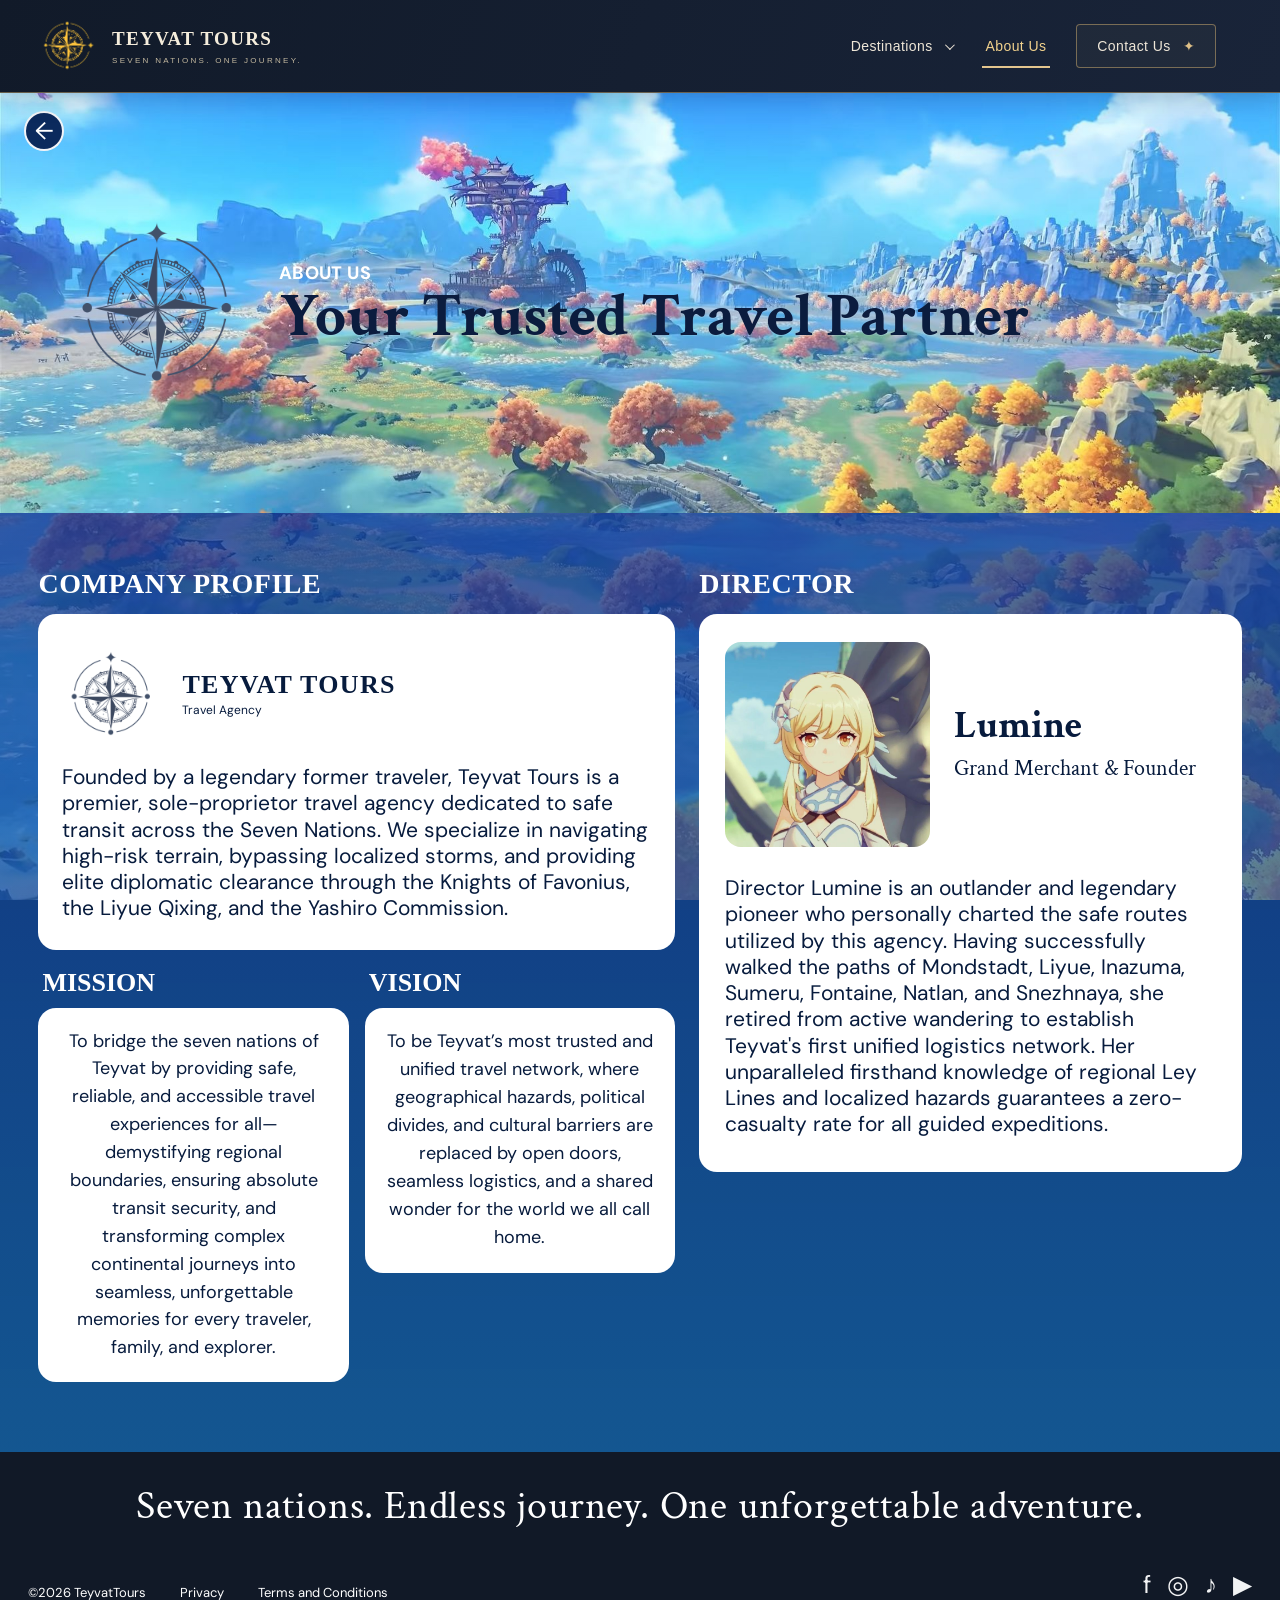
==== about.html @ 2ac1ed6d "fix teyvat logo for navbar & about us" ====
<!doctype html>
<html lang="en">
    <head>
        <meta charset="utf-8">
        <meta name="viewport" content="width=device-width,initial-scale=1">
        <title>About Us — Teyvat Tours</title>
        <link rel="stylesheet" href="css/style.css">
        <link rel="stylesheet" href="css/tour-enhancements.css">
        <link rel="stylesheet" href="css/about.css">
    </head>
    <body class="page-about about-page">
        
        <!-- NAV BAR -->
        <header class="tt-header">
            <a class="tt-brand" href="index.html" aria-label="Teyvat Tours home">
                <img class="tt-brand-mark" src="assets/images/tt-logo.png" alt="" aria-hidden="true"> <!--CHANGE-->
                <span>
                    TEYVAT TOURS
                    <small>SEVEN NATIONS. ONE JOURNEY.</small>
                </span>
            </a>
            <button class="tt-menu-toggle" id="ttMenuToggle" type="button" aria-expanded="false" aria-controls="ttNavigation" aria-label="Open navigation">
                <span aria-hidden="true">☰</span>
            </button>
            <nav class="tt-navigation" id="ttNavigation" aria-label="Main navigation">
                <div class="tt-destinations" id="ttDestinations">
                    <button class="tt-nav-link tt-destination-toggle" id="ttDestinationToggle" type="button" aria-expanded="false" aria-controls="ttDestinationPanel">
                        Destinations
                        <span class="tt-chevron" aria-hidden="true"></span>
                    </button>
                    <div class="tt-panel" id="ttDestinationPanel" hidden>
                        <div class="tt-panel-heading">
                            <span>EXPLORE TEYVAT</span>
                        </div>
                        <p class="tt-panel-intro">Seven nations. Where will you wander?</p>

                        <ul class="tt-region-list" id="destinationList">
                        </ul>

                        <template id="destinationTemplate">
                            <li>
                                <a class="tt-region">
                                    <span class="tt-emblem">
                                        <img alt="">
                                    </span>
                                    <span>
                                        <strong data-destination-name></strong>
                                        <small data-destination-description></small>
                                    </span>
                                    <span class="tt-arrow" aria-hidden="true">↗</span>
                                </a>
                            </li>
                        </template>
                        <a class="tt-all-tours" href="#packages">
                            View all tour packages
                            <span aria-hidden="true">→</span>
                        </a>
                    </div>
                </div>
                <a class="tt-nav-link" href="about.html">About Us</a>
                <a class="tt-nav-link tt-contact" href="#bookingModal" data-book="">
                    Contact Us
                    <span aria-hidden="true">✦</span>
                </a>
            </nav>
        </header>

        <!-- MAIN CONTENT: Company information and director profile -->
        <main>
            <!-- ABOUT HERO: Agency introduction and brand icon -->
            <section class="about-hero">
                <a class="back-link" href="index.html" aria-label="Back to homepage">←</a>
                <div class="about-hero-inner">
                    <div class="about-icon-wrap">
                        <img src="assets/images/tt-logo-about-us.png" alt="Teyvat Tours icon">
                    </div>
                    <div class="about-hero-copy">
                        <p class="eyebrow">ABOUT US</p>
                        <h1>Your Trusted Travel Partner</h1>
                    </div>
                </div>
            </section>
            <!-- ABOUT DETAILS: Company profile, mission, vision, and director -->
            <section class="about-content">
                <div class="about-grid">
                    <div class="about-left">
                        <h2 class="about-section-title">COMPANY PROFILE</h2>
                        <article class="profile-card">
                            <div class="company-heading">
                                <div class="company-mark">
                                    <img src="assets/images/tt-logo-about-us.png" alt="">
                                </div>
                                <div>
                                    <h2>TEYVAT TOURS</h2>
                                    <span>Travel Agency</span>
                                </div>
                            </div>
                            <p>Founded by a legendary former traveler, Teyvat Tours is a premier, sole-proprietor travel agency dedicated to safe transit across the Seven Nations. We specialize in navigating high-risk terrain, bypassing localized storms, and providing elite diplomatic clearance through the Knights of Favonius, the Liyue Qixing, and the Yashiro Commission.</p>
                        </article>
                        <div class="mission-vision">
                            <div class="mini-block">
                                <h3>MISSION</h3>
                                <article class="mini-card">
                                    <p>To bridge the seven nations of Teyvat by providing safe, reliable, and accessible travel experiences for all—demystifying regional boundaries, ensuring absolute transit security, and transforming complex continental journeys into seamless, unforgettable memories for every traveler, family, and explorer.</p>
                                </article>
                            </div>
                            <div class="mini-block">
                                <h3>VISION</h3>
                                <article class="mini-card">
                                    <p>To be Teyvat’s most trusted and unified travel network, where geographical hazards, political divides, and cultural barriers are replaced by open doors, seamless logistics, and a shared wonder for the world we all call home.</p>
                                </article>
                            </div>
                        </div>
                    </div>
                    <div class="about-right">
                        <h2 class="about-section-title">DIRECTOR</h2>
                        <article class="director-card">
                            <div class="director-intro">
                                <img class="director-photo" src="assets/images/lumine.jpg" alt="Director Lumine" >
                                <div class="director-identity">
                                    <h3>Lumine</h3>
                                    <p>Grand Merchant &amp; Founder</p>
                                </div>
                            </div>
                            <p>Director Lumine is an outlander and legendary pioneer who personally charted the safe routes utilized by this agency. Having successfully walked the paths of Mondstadt, Liyue, Inazuma, Sumeru, Fontaine, Natlan, and Snezhnaya, she retired from active wandering to establish Teyvat's first unified logistics network. Her unparalleled firsthand knowledge of regional Ley Lines and localized hazards guarantees a zero-casualty rate for all guided expeditions.</p>
                        </article>
                    </div>
                </div>
            </section>
        </main>

        <!-- SITE FOOTER: Tagline, legal links, and social media links -->
        <footer class="site-footer about-footer" id="about">
            <p class="footer-tagline">Seven nations. Endless journey. One unforgettable adventure.</p>
            <div class="footer-bottom">
                <div class="legal">
                    <span>©2026 TeyvatTours</span>
                    <a href="#">Privacy</a>
                    <a href="#">Terms and Conditions</a>
                </div>
                <div class="socials" aria-label="Social media">
                    <a href="#" aria-label="Facebook">f</a>
                    <a href="#" aria-label="Instagram">◎</a>
                    <a href="#" aria-label="TikTok">♪</a>
                    <a href="#" aria-label="YouTube">▶</a>
                </div>
            </div>
        </footer>


        <!-- SHARED JAVASCRIPT: Controls navigation and shared site interactions -->
        <div class="modal" id="bookingModal" role="dialog" aria-modal="true" aria-labelledby="bookingTitle" >
            <div class="modal-card">
                <button class="modal-close" id="modalClose" aria-label="Close inquiry form" type="button" >×</button>
                <h2 id="bookingTitle">Begin Your Journey</h2>
                <p>Send your preferred travel details. This prototype keeps the interaction front-end only.</p>
                <form id="bookingForm" class="form-grid" >
                    <input required placeholder="Full name" >
                    <input required type="email" placeholder="Email" >
                    <select id="regionSelect">
                        <option value="Mondstadt" >Mondstadt</option>
                        <option value="Liyue" >Liyue</option>
                        <option value="Inazuma" >Inazuma</option>
                        <option value="Sumeru" >Sumeru</option>
                        <option value="Fontaine" >Fontaine</option>
                        <option value="Natlan" >Natlan</option>
                        <option value="Snezhnaya" >Snezhnaya</option>
                    </select>
                    <input type="date">
                    <input type="number" min="1" value="2" placeholder="Travelers" >
                    <input placeholder="Phone number">
                    <textarea class="full" placeholder="Questions or special requests" >
                    </textarea>
                    <button class="btn btn-primary full" type="submit" >SUBMIT INQUIRY</button>
                </form>
                <div class="success-note" id="successNote" >
                </div>
            </div>
        </div>
        <script src="js/app.js">
        </script>
    </body>
</html>
---- css/style.css ----
@import url('https://fonts.googleapis.com/css2?family=Birthstone+Bounce:wght@400;500&family=Crimson+Text:wght@400;600;700&family=DM+Sans:wght@400;500;600;700&display=swap');
@font-face {
    font-family: 'DM Sans Local';
    src: url('../assets/fonts/DMSans-Regular.ttf') format('truetype');
    font-display: swap;
}

@font-face {
    font-family: 'Crimson Text Local';
    src: url('../assets/fonts/CrimsonText-Regular.ttf') format('truetype');
    font-display: swap;
}

@font-face {
    font-family: 'Birthstone Bounce Local';
    src: url('../assets/fonts/BirthstoneBounce-Regular.ttf') format('truetype');
    font-display: swap;
}

@font-face {
    font-family: 'Scintilla Local';
    src: url('../assets/fonts/Scintilla-3z7rG.otf') format('opentype');
    font-display: swap;
}

:root {
    --navy: #0f1828;
    --navy-2: #102036;
    --ink: #0c1e35;
    --gold: #e8b735;
    --cream: #f6f2e9;
    --white: #fff;
    --muted: #dce7ef;
    --shadow: 0 18px 45px rgba(0, 0, 0, .22);
    --sans: 'DM Sans Local', 'DM Sans', Arial, sans-serif;
    --serif: 'Crimson Text Local', 'Crimson Text', Georgia, serif;
    --script: 'Birthstone Bounce Local', 'Birthstone Bounce', cursive;
}

* {
    box-sizing: border-box;
}

html {
    scroll-behavior: smooth;
}

body {
    margin: 0;
    font-family: var(--sans);
    background: #5eb7df;
    color: #fff;
    overflow-x: hidden;
}

a {
    color: inherit;
    text-decoration: none;
}

button, input, select, textarea {
    font: inherit;
}

img {
    display: block;
    max-width: 100%;
}

/*  SITE HEADER - Controls the sticky top navigation, logo, and desktop links.*/
.site-header {
    height: 66px;
    background: var(--navy);
    display: flex;
    align-items: center;
    justify-content: space-between;
    padding: 0 28px;
    position: sticky;
    top: 0;
    z-index: 50;
    border-bottom: 1px solid rgba(255, 255, 255, .04);
}

.brand {
    display: flex;
    align-items: center;
    gap: 10px;
    font-family: var(--serif);
    font-weight: 700;
    letter-spacing: .03em;
    font-size: 18px;
}

.brand-mark {
    width: 22px;
    height: 22px;
    border: 3px solid var(--gold);
    border-radius: 50%;
    display: inline-grid;
    place-items: center;
    color: var(--gold);
    font-size: 10px;
    transform: rotate(-16deg);
}

.desktop-nav {
    display: flex;
    align-items: center;
    gap: 26px;
    font-size: 12px;
    color: #e8edf4;
}

.desktop-nav a {
    padding: 24px 0 17px;
    position: relative;
    opacity: .88;
}

.desktop-nav a:hover, .desktop-nav a.active {
    opacity: 1;
}

.desktop-nav a.active:after {
    content: '';
    position: absolute;
    height: 3px;
    background: var(--gold);
    left: 0;
    right: 0;
    bottom: 11px;
    border-radius: 3px;
}

.menu-btn {
    display: none;
    width: 38px;
    height: 38px;
    border: 0;
    background: transparent;
    padding: 6px;
    cursor: pointer;
}

.menu-btn span {
    display: block;
    height: 2px;
    background: white;
    margin: 6px 0;
    border-radius: 4px;
}

/* MOBILE DRAWER NAVIGATION: Styles the slide-out menu and its dark page backdrop. */
.drawer-backdrop {
    position: fixed;
    inset: 0;
    background: rgba(0, 0, 0, .48);
    z-index: 79;
    opacity: 0;
    pointer-events: none;
    transition: .25s;
}

.drawer {
    position: fixed;
    z-index: 80;
    inset: 0 auto 0 0;
    width: min(315px, 87vw);
    background: var(--navy);
    padding: 36px 20px 26px;
    transform: translateX(-105%);
    transition: .28s ease;
    display: flex;
    flex-direction: column;
}

.drawer.open {
    transform: none;
}

.drawer-backdrop.open {
    opacity: 1;
    pointer-events: auto;
}

.drawer-close {
    position: absolute;
    right: 16px;
    top: 12px;
    background: transparent;
    border: 0;
    color: white;
    font-size: 30px;
    cursor: pointer;
}

.drawer nav {
    display: flex;
    flex-direction: column;
    gap: 24px;
    margin-top: 52px;
}

.drawer .big-link {
    font-family: var(--serif);
    font-weight: 700;
    font-size: 30px;
    line-height: 1;
    color: #fff;
}

.drawer .nation-list {
    margin-top: -12px;
    margin-left: 18px;
    display: grid;
    gap: 12px;
}

.drawer .nation-list a {
    display: flex;
    align-items: center;
    gap: 13px;
    font-family: var(--serif);
    font-size: 24px;
    font-weight: 700;
    text-transform: uppercase;
}

.drawer .nation-list img {
    width: 38px;
    height: 38px;
    object-fit: contain;
}

.drawer-settings {
    margin-top: auto;
    display: flex;
    align-items: center;
    gap: 12px;
    font-family: var(--serif);
    font-weight: 700;
    font-size: 18px;
}

.drawer-settings img {
    width: 30px;
    height: 30px;
    border-radius: 50%;
}

/* SHARED BUTTONS:  Reusable primary, outline, and gold button styles. */
.btn {
    border: 0;
    display: inline-flex;
    align-items: center;
    justify-content: center;
    gap: 10px;
    min-height: 42px;
    padding: 0 22px;
    font-size: 20px;
    font-weight: 600;
    letter-spacing: .02em;
    cursor: pointer;
    transition: .18s ease;
    border-radius: 15px;
}

.btn:hover {
    transform: translateY(-2px);
    filter: brightness(1.04);
}

.btn-primary {
    background: #062a57;
    color: #ffffff;
}

.btn-outline {
    background: transparent;
    color: #fff;
    border: 3px solid #1f5ca6;
}

.btn-gold {
    background: #ffcf34;
    color: #111;
    border: 1px solid #a57800;
    box-shadow: 0 3px 0 rgba(70, 50, 0, .3);
}

/* HOMEPAGE HERO :  Main landing banner, title, CTA buttons, and search. */
.home {
    background: #5eb7df;
    color: #fff;
}

.home-hero {
    min-height: 510px;
    position: relative;
    background: url('../assets/images/mainpage.jpg') center / cover no-repeat;
    display: flex;
    align-items: center;
    padding: 76px 7vw 55px;
    overflow: hidden;
}

.home-hero:before {
    content: '';
    position: absolute;
    inset: 0;
    background: linear-gradient( 90deg, rgba(6, 43, 94, .58) 0%, rgba(20, 72, 142, .25) 42%, rgba(12, 32, 75, .08) 100% );
}

.home-hero-inner {
    position: relative;
    z-index: 2;
    width: 100%;
    display: grid;
    grid-template-columns: minmax(0, 1fr) minmax(300px, 520px);
    align-items: center;
    gap: 40px;
}

.hero-kicker {
    font-size: 14px;
    font-weight: 600;
    letter-spacing: .16em;
    margin-bottom: 4px;
}

.home-title {
    font-family: var(--serif);
    font-size: 46px;
    line-height: .9;
    margin: 0;
    text-transform: uppercase;
    max-width: 600px;
    text-shadow: 0 2px 18px rgba(0, 0, 0, .28);
}

.home-title .script {
    display: block;
    font-family: var(--script);
    font-weight: 400;
    text-transform: none;
    font-size: 72px;
    line-height: .8;
    margin-top: 3px;
    color: #081934;
    transform: rotate(-3deg);
    text-shadow: none;
}

.home-hero-inner {
    position: relative;
    z-index: 2;
    width: 100%;
    display: grid;
    grid-template-columns: 1fr auto;
    align-items: center;
    gap: 80px;
}

.hero-actions {
    display: flex;
    gap: 14px;
    margin-top: 0;
    margin-left: auto;
    justify-content: flex-end;
    align-items: center;
    padding-right: 160px;
}

/* HOMEPAGE TOUR PACKAGES :  Layout and styling for the seven regional package cards. */
.packages {
    padding: 34px 3.4vw 24px;
    max-width: 1200px;
    margin: 0 auto;
}

.section-label {
    font-size: 24px;
    font-weight: 700;
    text-transform: uppercase;
    margin: 0 0 16px;
}

.package-stack {
    display: grid;
    gap: 18px;
}

.package-card {
    position: relative;
    min-height: 320px;
    border-radius: 8px;
    overflow: hidden;
    background-position: center;
    background-size: cover;
    box-shadow: 0 8px 18px rgba(0, 0, 0, .15);
    isolation: isolate;
}

.package-card:before {
    content: '';
    position: absolute;
    inset: 0;
    background: linear-gradient( 90deg, var(--overlay, rgba(17, 87, 110, .8)) 0%, var(--overlay-mid, rgba(17, 87, 110, .52)) 52%, rgba(0, 0, 0, .10) 100% );
    z-index: -1;
}

.package-info {
    padding: 28px 26px;
    max-width: 48%;
}

.package-info h2 {
    font-family: var(--serif);
    font-size: 48px;
    line-height: .9;
    margin: 0;
    color: var(--title, #0d213d);
}

.package-info h3 {
    font-size: 15px;
    text-transform: uppercase;
    margin: 9px 0 20px;
    max-width: 330px;
}

.package-info p {
    font-family: var(--serif);
    font-size: 16px;
    line-height: 1.15;
    max-width: 360px;
    margin: 0 0 24px;
}

.price-chip {
    display: inline-block;
    background: var(--chip, #14a6d6);
    padding: 10px 18px;
    border-radius: 2px;
    font-size: 12px;
    font-weight: 700;
    text-align: center;
    min-width: 190px;
}

.package-card .view-btn {
    position: absolute;
    right: 16px;
    bottom: 15px;
    z-index: 3;
}

/* =========================================================
   PACKAGE FEATURED-STOP CIRCLES: Positions the circular attraction previews on package cards.
   ========================================================= */
.package-circles {
    position: absolute;
    right: 17%;
    top: 25px;
    width: 38%;
    height: 240px;
}

.circle-stop {
    position: absolute;
    border-radius: 50%;
    overflow: hidden;
    border: 4px solid rgba(255, 255, 255, .22);
    box-shadow: 0 8px 20px rgba(0, 0, 0, .28);
    background: #ddd;
}

.circle-stop img {
    width: 100%;
    height: 100%;
    object-fit: cover;
}

/*featured stos circle #1*/
.circle-stop:nth-child(1) {
    width: 120px;
    height: 120px;
    left: 0;
    top: 75px;
}

/*featured stos circle #3*/
.circle-stop:nth-child(2) {
    width: 120px;
    height: 120px;
    right: 0;
    top: 75px;
}

/*featured stos circle #2*/
.circle-stop:nth-child(3) {
    width: 140px;
    height: 140px;
    left: 32%;
    bottom: -20;
}

/*featured stop text label*/
.circle-stop span {
    position: absolute;
    left: 50%;
    bottom: 8px;
    transform: translateX(-50%);
    font-family: var(--serif);
    font-size: 10px;
    text-transform: uppercase;
    text-shadow: 0 1px 5px #000;
    text-align: center;
    width: 90%;
}

/*ribbon in right side*/
.nation-ribbon {
    position: absolute;
    right: 20px;
    top: 0;
    width: 75px;
    height: 230px;
    background: var(--ribbon, #13788e);
    clip-path: polygon( 0 0, 100% 0, 100% 78%, 50% 100%, 0 78% );
    display: flex;
    align-items: center;
    justify-content: center;
}

.nation-ribbon img {
    width: 55px;
    height: 55px;
    object-fit: contain;
    filter: drop-shadow(0 2px 4px rgba(0, 0, 0, .15));
}

/* =========================================================
   HOMEPAGE QUICK LINKS: Explore, travel services, and company links above the footer.
   ========================================================= */
.home-footer-top {
    max-width: 1200px;
    margin: 8px auto 0;
    padding: 18px 3.4vw 30px;
    border-top: 3px solid rgba(255, 255, 255, .86);
}

.social-mini {
    display: flex;
    gap: 14px;
    margin-bottom: 16px;
    font-weight: 700;
}

.footer-columns {
    display: grid;
    grid-template-columns: 1fr 1fr 1fr;
    gap: 28px;
}

.footer-columns h4 {
    font-family: var(--serif);
    font-size: 20px;
    margin: 0 0 8px;
    color: #102036;
}

.footer-columns a {
    display: block;
    font-family: var(--serif);
    font-size: 14px;
    margin: 4px 0;
    color: white;
}

/* =========================================================
   GLOBAL FOOTER:  Shared tagline, legal links, and social media shortcuts.
   ========================================================= */
.site-footer {
    background: var(--navy);
    color: white;
    padding: 26px 28px 22px;
}

.footer-tagline {
    text-align: center;
    font-family: var(--serif);
    font-size: 40px;
    font-weight: 400;
    line-height: 1.4;
    letter-spacing: .02em;
    margin: 0 0 34px;
}

.footer-bottom {
    display: flex;
    justify-content: space-between;
    align-items: flex-end;
    gap: 24px;
}

.legal {
    display: flex;
    gap: 34px;
    align-items: center;
    font-size: 13px;
}

.socials {
    display: flex;
    gap: 16px;
    font-size: 25px;
    align-items: center;
}

.socials a {
    opacity: .95;
}

/* =========================================================
   REGION PAGES: Shared layout for all seven destination pages.
   ========================================================= */
.region-page {
    background: var(--region-bg, #63c3dd);
    color: #fff;
}

/* REGION HERO: Displays the region title, trip details, CTA, background, and main image. */
.region-hero {
    position: relative;
    width: 100%;
    min-height: 465px;
    display: grid;
    grid-template-columns: minmax(0, 43fr) minmax(0, 57fr);
    align-items: center;
    gap: 18px;
    padding: 26px 38px 34px;
    overflow: hidden;
    isolation: isolate;
    background: var(--region-bg, #63c3dd);
    box-sizing: border-box;
}

/* REGION HERO BACKGROUND: Reuses the region image as a 50%-opacity full-section background. */
.region-hero::before {
    content: "";
    position: absolute;
    inset: 0;
    width: 100%;
    height: 100%;
    background-image: var(--hero-bg);
    background-size: var(--hero-bg-size, cover);
    background-position: var(--hero-bg-position, center center);
    background-repeat: no-repeat;
    opacity: 0.50;
    z-index: 0;
    pointer-events: none;
}

.region-hero::after {
    content: none;
}

/* REGION HERO TEXT: Controls the catalog label, region title, subtitle, price, and duration. */
.region-copy {
    position: relative;
    z-index: 2;
    width: 100%;
    max-width: 500px;
    padding: 34px 0 0 6px;
}

.signature-label {
    margin: 0;
    color: #fff;
    font-size: 5px;
    font-weight: 700;
    letter-spacing: .22em;
    text-transform: uppercase;
}

.region-name {
    margin: 6px 0 0;
    color: var(--name-color, #071d3b);
    font-family: var(--serif);
    font-size: clamp(58px, 4.8vw, 78px);
    font-weight: 700;
    line-height: .88;
}

.region-subtitle {
    max-width: 470px;
    margin: 5px 0 0;
    color: #fff;
    font-family: var(--serif);
    font-size: clamp(30px, 2.35vw, 42px);
    font-weight: 600;
    line-height: .96;
}

/* BACK BUTTON: Circular arrow that returns the visitor to the homepage. */
.back-link {
    position: absolute;
    top: 18px;
    left: 24px;
    width: 40px;
    height: 40px;
    display: grid;
    place-items: center;
    border: 2px solid rgba(255, 255, 255, .95);
    border-radius: 50%;
    color: #fff;
    font-size: 24px;
    line-height: 1;
    z-index: 3;
}

/* PRICE AND DURATION: Groups the starting price and trip length shown in the hero. */
.hero-meta {
    display: flex;
    gap: 55px;
    margin: 42px 0 0;
    color: #fff;
}

.meta-label {
    margin-bottom: 3px;
    font-size: 10px;
    font-weight: 700;
    letter-spacing: .08em;
}

.meta-value {
    font-family: var(--serif);
    font-size: 25px;
    font-weight: 700;
    line-height: 1;
}

.meta-note {
    margin-top: 4px;
    font-size: 11px;
}

/* HERO CTA BUTTON: Sends the visitor toward the Featured Stops section. */
.region-copy .btn-primary {
    width: 78%;
    min-height: 44px;
    margin-top: 24px;
    border: 0;
    border-radius: 2px;
    background: #082d61;
    color: #fff;
    font-weight: 700;
}

/* HERO FOREGROUND IMAGE: Sharp destination image displayed above the faded background. */
.region-hero-image {
    position: relative;
    z-index: 2;
    width: 100%;
    height: 355px;
    overflow: hidden;
    border: 4px solid rgba(255, 255, 255, .95);
    border-radius: 0 48px 0 0;
}

/* HERO IMAGE CROPPING: Keeps different source images inside a consistent frame. */
.region-hero-image img {
    display: block;
    width: 100%;
    height: 100%;
    object-fit: cover;
    object-position: var(--hero-image-position, center center);
    border-radius: inherit;
    box-shadow: 0 14px 30px rgba(0, 0, 0, .16);
}

/* SIGNATURE PACKAGE: Main itinerary image, description, duration, and price panel. */
.signature {
    position: relative;
    width: 100%;
    padding: 48px 44px 52px;
    overflow: hidden;
    isolation: isolate;
    background: var(--region-bg, #63c3dd);
    box-sizing: border-box;
}

/* SIGNATURE BACKGROUND: Reuses the signature image as a 50%-opacity section background. */
.signature-label {
    margin: 0;
    color: #f6f6f6;
    font-size: 18px;
    font-weight: 700;
    opacity: 100%;
    letter-spacing: .22em;
    text-transform: uppercase;
}

.signature::before {
    content: "";
    position: absolute;
    inset: 0;
    width: 100%;
    height: 100%;
    background-image: var(--signature-bg);
    background-size: var(--signature-bg-size, cover);
    background-position: var(--signature-bg-position, center center);
    background-repeat: no-repeat;
    opacity: 0.50;
    z-index: 0;
    pointer-events: none;
}

.signature::after {
    content: none;
}

.signature > .catalog-label, .signature-lead, .signature-card {
    position: relative;
    z-index: 2;
    width: 100%;
    max-width: 1180px;
    margin-left: auto;
    margin-right: auto;
}

.signature-lead {
    max-width: 1120px;
    margin-top: 24px;
    margin-left: 21px;
    margin-bottom: 16px;
    color: #fff;
    opacity: 100%;
    font-size: px;
    line-height: 1.3;
}

/* SIGNATURE FOREGROUND IMAGE: Sharp signature-package image shown over the faded background. */
.signature-card {
    height: 360px;
    overflow: hidden;
    border-radius: 0 24px 24px 24px;
    border: 4px solid rgba(255, 255, 255, .95);
    box-shadow: var(--shadow);
}

.signature-card > img {
    display: block;
    width: 100%;
    height: 100%;
    object-fit: cover;
    object-position: var(--signature-image-position, center center);
}

/* SIGNATURE PRICE PANEL: Duration and starting-price badge attached to the signature image. */
.signature-price {
    position: absolute;
    right: 0;
    bottom: 0;
    width: 166px;
    min-height: 122px;
    display: flex;
    flex-direction: column;
    justify-content: center;
    padding: 16px;
    background: var(--price-color, #143c95);
    color: #fff;
}

.signature-price small {
    margin-bottom: 8px;
    font-size: 8px;
    font-weight: 700;
}

.signature-price strong {
    display: block;
    font-family: var(--serif);
    font-size: 25px;
    line-height: 1;
}

.signature-price span {
    margin-top: 8px;
    font-size: 9px;
}

/* FEATURED STOPS: Three attraction cards included in the selected region tour. */
.featured {
    padding: 48px 12px 62px;
    background: var(--featured-bg, #1ca8d0);
    color: var(--featured-text, #fff);
}

.featured-head {
    text-align: center;
}

.featured-head .catalog-label {
    margin: 0;
}

.featured-head h2 {
    margin: 8px 0 42px;
    font-family: var(--serif);
    font-size: 52px;
    font-weight: 400;
}

.stop-grid {
    display: grid;
    grid-template-columns: repeat(3, 1fr);
    gap: 24px;
    max-width: 1080px;
    margin: 0 auto;
}

.stop-card {
    min-height: 290px;
    padding: 10px 10px 20px;
    overflow: hidden;
    background: #f7f4ec;
    color: #202836;
    border-radius: 14px;
}

.stop-card img {
    width: 100%;
    height: 190px;
    object-fit: cover;
    border-radius: 11px;
}

.stop-card h3 {
    display: inline-block;
    margin: 12px 3px 0;
    padding-bottom: 7px;
    border-bottom: 2px solid var(--underline, #0da0c8);
    font-family: var(--serif);
    font-size: 30px;
    font-weight: 400;
    line-height: .95;
}

/* REGION ACTION BUTTONS: Booking CTA and link back to the full package list. */
.region-actions {
    display: flex;
    justify-content: center;
    gap: 18px;
    margin-top: 64px;
}

.region-actions .btn {
    min-height: 60px;
    padding: 0 28px;
    border-radius: 7px;
    font-family: var(--serif);
    font-size: 19px;
}

.region-actions .btn-outline {
    border-color: #062a57;
    background: #f7f4ec;
    color: #062a57;
}

.region-actions .btn-outline:hover, .region-actions .btn-outline:focus-visible {
    background: #062a57;
    color: #fff;
}

/* BOOKING / INQUIRY MODAL- Popup form used to collect traveler and trip information. */
.modal {
    position: fixed;
    inset: 0;
    background: rgba(4, 12, 23, .72);
    display: none;
    align-items: center;
    justify-content: center;
    z-index: 120;
    padding: 20px;
}

.modal.open {
    display: flex;
}

.modal-card {
    width: min(520px, 100%);
    /* Keep the inquiry form reachable on short screens and at higher zoom. */
    max-height: calc(100vh - 40px);
    max-height: calc(100dvh - 40px);
    overflow-y: auto;
    background: #fff;
    color: #132138;
    border-radius: 16px;
    padding: 28px;
    box-shadow: 0 30px 70px rgba(0, 0, 0, .4);
    position: relative;
}

.modal-close {
    position: absolute;
    right: 16px;
    top: 10px;
    border: 0;
    background: transparent;
    font-size: 28px;
    cursor: pointer;
}

.modal-card h2 {
    font-family: var(--serif);
    font-size: 36px;
    margin: 0 0 6px;
}

.modal-card p {
    margin: 0 0 18px;
    color: #536072;
}

.form-grid {
    display: grid;
    grid-template-columns: 1fr 1fr;
    gap: 12px;
}

.form-grid .full {
    grid-column: 1 / -1;
}

.form-grid input, .form-grid select, .form-grid textarea {
    width: 100%;
    border: 1px solid #ccd3dd;
    border-radius: 8px;
    padding: 12px;
    background: white;
    color: #19283d;
}

.form-grid textarea {
    min-height: 90px;
    resize: vertical;
}

.success-note {
    display: none;
    margin-top: 14px;
    padding: 12px;
    border-radius: 8px;
    background: #e8f8ef;
    color: #1d7040;
    font-weight: 600;
}

/* =========================================================
   TABLET RESPONSIVE RULES: Layout adjustments for screens 900px wide and below.
   ========================================================= */
@media (max-width: 900px) {
    .desktop-nav {
        display: none;
    }

    .menu-btn {
        display: block;
    }

    .site-header {
        height: 58px;
        padding: 0 16px;
    }

    .brand {
        font-size: 16px;
    }

    /* HOME */
    .home-hero {
        min-height: 480px;
        padding: 58px 22px 36px;
    }

    .home-hero-inner {
        grid-template-columns: 1fr;
        gap: 28px;
    }

    .home-title {
        font-size: 39px;
    }

    .home-title .script {
        font-size: 58px;
    }

    /* HOME PACKAGE CARDS */
    .package-card {
        min-height: 410px;
    }

    .package-info {
        max-width: 62%;
    }

    .package-circles {
        right: 12%;
        top: 115px;
        width: 48%;
    }

    .nation-ribbon {
        width: 60px;
        height: 210px;
    }

    .package-info h2 {
        font-size: 43px;
    }

    /* REGION PAGE */
    .region-hero {
        min-height: auto;
        grid-template-columns: 1fr;
        gap: 26px;
        padding: 72px 24px 34px;
    }

    .region-copy {
        max-width: 620px;
        padding: 0;
    }

    .region-name {
        font-size: 62px;
    }

    .region-subtitle {
        max-width: 580px;
        font-size: 35px;
    }

    .hero-meta {
        margin-top: 30px;
    }

    .region-copy .btn-primary {
        width: min(100%, 520px);
    }

    .region-hero-image {
        width: 100%;
    }

    .region-hero-image {
        height: 330px;
        border-radius: 0 38px 0 0;
    }

    .signature {
        padding: 36px 24px 46px;
    }

    .signature-card {
        height: 330px;
    }

    .stop-grid {
        gap: 14px;
    }

    .stop-card img {
        height: 150px;
    }

    .stop-card h3 {
        font-size: 25px;
    }

}

/* MOBILE RESPONSIVE RULES-Compact layout adjustments for screens 620px wide and below. */
@media (max-width: 620px) {
    /* HOME */
    .home-hero {
        min-height: 430px;
        background-position: center;
    }

    .home-title {
        max-width: 340px;
        font-size: 31px;
    }

    .home-title .script {
        font-size: 52px;
    }

    .hero-actions {
        flex-wrap: wrap;
        margin-top: 24px;
    }

    /* HOME PACKAGE CARDS */
    .packages {
        padding: 28px 13px;
    }

    .section-label {
        font-size: 20px;
    }

    .package-card {
        min-height: 455px;
    }

    .package-info {
        max-width: 76%;
        padding: 22px 18px;
    }

    .package-info h2 {
        font-size: 36px;
    }

    .package-info h3 {
        font-size: 12px;
    }

    .package-info p {
        font-size: 14px;
    }

    .price-chip {
        min-width: 160px;
        font-size: 11px;
    }

    .package-circles {
        right: 9%;
        top: 185px;
        width: 56%;
        height: 190px;
    }

    .circle-stop:nth-child(1) {
        width: 92px;
        height: 92px;
    }

    .circle-stop:nth-child(2) {
        width: 85px;
        height: 85px;
    }

    .circle-stop:nth-child(3) {
        width: 82px;
        height: 82px;
    }

    .nation-ribbon {
        width: 52px;
        height: 190px;
    }

    .nation-ribbon img {
        width: 42px;
        height: 42px;
    }

    .package-card .view-btn {
        right: 9px;
        bottom: 10px;
        min-height: 38px;
        padding: 0 14px;
    }

    /* FOOTER */
    .footer-columns {
        grid-template-columns: 1fr 1fr;
        gap: 22px;
    }

    .footer-columns > div:last-child {
        grid-column: 1 / -1;
    }

    .footer-tagline {
        font-size: 25px;
    }

    .footer-bottom {
        flex-direction: column;
        align-items: flex-start;
    }

    .legal {
        gap: 18px;
        flex-wrap: wrap;
    }

    .socials {
        align-self: flex-end;
    }

    /* REGION PAGE */
    .region-hero {
        min-height: auto;
        grid-template-columns: 1fr;
        gap: 22px;
        padding: 64px 18px 28px;
    }

    .back-link {
        top: 14px;
        left: 16px;
        width: 38px;
        height: 38px;
        font-size: 22px;
    }

    .region-copy {
        max-width: 100%;
        padding: 0;
    }

    .catalog-label {
        font-size: 8px;
        letter-spacing: .18em;
    }

    .region-name {
        font-size: 50px;
        line-height: .92;
    }

    .region-subtitle {
        max-width: 100%;
        font-size: 29px;
        line-height: 1;
    }

    .hero-meta {
        gap: 28px;
        margin-top: 28px;
    }

    .meta-value {
        font-size: 21px;
    }

    .region-copy .btn-primary {
        width: 100%;
        min-height: 44px;
        margin-top: 22px;
    }

    .region-hero-image {
        height: 270px;
        border-radius: 0 30px 0 0;
    }

    .signature {
        padding: 32px 18px 38px;
    }

    .signature-lead {
        margin-top: 14px;
        font-size: 16px;
    }

    .signature-card {
        height: 275px;
        border-radius: 0 18px 18px 18px;
    }

    .signature-price {
        width: 136px;
        min-height: 105px;
        padding: 12px;
    }

    .signature-price strong {
        font-size: 21px;
    }

    .featured {
        padding: 40px 10px 48px;
    }

    .featured-head h2 {
        margin-bottom: 28px;
        font-size: 44px;
    }

    .stop-grid {
        grid-template-columns: 1fr;
    }

    .stop-card {
        min-height: 0;
    }

    .stop-card img {
        height: 210px;
    }

    .region-actions {
        margin-top: 40px;
        flex-direction: column;
        align-items: stretch;
        padding: 0 18px;
    }

    .region-actions .btn {
        width: 100%;
    }

    /* FORM */
    .form-grid {
        grid-template-columns: 1fr;
    }

    .form-grid .full {
        grid-column: auto;
    }

}

/* ZOOM AND NARROW-SCREEN SUPPORT: Allow content to wrap without clipping. */
.region-copy, .region-hero-image, .stop-card {
    min-width: 0;
}

.region-name, .package-info h2 {
    overflow-wrap: anywhere;
}

.hero-meta, .hero-actions, .region-actions {
    flex-wrap: wrap;
}

/* Keep package previews below their descriptions when the layout narrows.
   Normal flow lets each card grow with its text instead of overlapping it. */
@media (max-width: 900px) {
    .package-card {
        min-height: 0;
        padding-bottom: 18px;
    }

    .package-info {
        max-width: calc(100% - 64px);
    }

    .package-circles {
        position: relative;
        top: auto;
        right: auto;
        width: auto;
        height: auto;
        display: flex;
        flex-wrap: wrap;
        align-items: center;
        gap: 12px;
        margin: 0 20px 20px;
    }

    .package-circles .circle-stop {
        position: relative;
        top: auto;
        right: auto;
        bottom: auto;
        left: auto;
        flex: 0 0 auto;
    }

    .package-card .view-btn {
        position: relative;
        right: auto;
        bottom: auto;
        margin: 0 20px;
        max-width: calc(100% - 40px);
    }

    .price-chip {
        min-width: 0;
        max-width: 100%;
        overflow-wrap: anywhere;
    }

}

/* UPGRADED NAVBAR — shared desktop and mobile navigation. */
.tt-header, .tt-header * {
    box-sizing: border-box;
}

.tt-header {
    position:sticky;
    top:0;
    z-index:50;
    width:100%;
    min-height:84px;
    display:flex;
    align-items:center;
    justify-content:space-between;
    gap:24px;
    padding:16px clamp(20px,5vw,80px);
    background:linear-gradient(110deg,#111a29,#192439);
    border-bottom:1px solid #bfa16a80;
    box-shadow:0 5px 24px #06102133;
    color:#f5eddc;
    font-family:Arial,sans-serif;
}

.tt-header a {
    text-decoration:none;
    color:inherit;
}

.tt-header button {
    font:inherit;
    cursor:pointer;
}

.tt-header a:focus-visible, .tt-header button:focus-visible {
    outline:2px solid #f2d28d;
    outline-offset:4px;
}

.tt-brand {
    display:flex;
    align-items:center;
    gap:13px;
    flex-shrink:0;
    font-family:Georgia,serif;
    font-size:19px;
    font-weight:700;
    letter-spacing:1.3px;
    transform: translateX(-25px);
}

/* Agency logo: retain its proportions inside the navbar. */
.tt-brand-mark {
    display: block;
    width: 60px;
    height: 60px;
    flex-shrink: 0;
    object-fit: contain;
}

.tt-brand small {
    display:block;
    margin-top:6px;
    font:8px Arial,sans-serif;
    letter-spacing:2.3px;
    color:#c3b89f;
}

.tt-navigation {
    display:flex;
    align-items:center;
    gap:26px;
}

.tt-header .tt-nav-link {
    display:flex;
    align-items:center;
    justify-content:center;
    gap:12px;
    min-height:44px;
    padding:10px 4px;
    border:0;
    background:transparent;
    color:#eee6d7;
    font-size:14px;
    letter-spacing:.4px;
    transition:color .18s,background .18s;
}

.tt-header .tt-nav-link:hover, .tt-header .tt-nav-link[aria-expanded="true"] {
    color:#f2d28d;
}

.tt-header .tt-contact {
    padding:10px 20px;
    border:1px solid #bfa16a90;
    border-radius:4px;
    background:#c9ab6e0d;
}

.tt-header .tt-contact:hover {
    background:#c9ab6e1f;
}

.tt-contact span {
    color:#dfc087;
}

.tt-destinations {
    position:relative;
}

.tt-chevron {
    width:7px;
    height:7px;
    border-right:1.5px solid currentColor;
    border-bottom:1.5px solid currentColor;
    transform:rotate(45deg) translateY(-2px);
    transition:transform .18s;
}

[aria-expanded="true"] .tt-chevron {
    transform:rotate(225deg);
}

.tt-panel {
    position:absolute;
    top:calc(100% + 20px);
    right:-90px;
    width:390px;
    max-width:calc(100vw - 32px);
    padding:22px;
    border:1px solid #bfa16a80;
    border-radius:6px;
    background:linear-gradient(145deg,#1c2a40,#111b2b);
    box-shadow:0 18px 48px #030a1466;
    max-height:calc(100dvh - 112px);
    overflow-y:auto;
}

.tt-panel[hidden] {
    display:none;
}

.tt-panel-heading {
    display:flex;
    justify-content:space-between;
    color:#e3c58e;
    font-size:10px;
    font-weight:700;
    letter-spacing:2.5px;
}

.tt-panel-intro {
    margin:8px 0 16px;
    color:#c3cbd7;
    font-size:12px;
    line-height:1.5;
}

.tt-region-list {
    list-style:none;
    padding:0;
    margin:0;
    display:grid;
    gap:3px;
}

.tt-region {
    display:flex;
    align-items:center;
    gap:13px;
    padding:9px 10px;
    border:1px solid transparent;
    border-radius:4px;
    transition:background .18s,border-color .18s;
}

.tt-region:hover, .tt-region:focus-visible {
    background:#ffffff09;
    border-color:#c9ab6e55;
}

.tt-emblem {
    display:grid;
    place-items:center;
    flex-shrink:0;
    width:34px;
    height:34px;
    border:1px solid var(--nation-color);
    border-radius:50%;
    color:var(--nation-color);
    background:#ffffff06;
}

.tt-emblem img {
    width:25px;
    height:25px;
    object-fit:contain;
}

.tt-region strong {
    display:block;
    font:16px Georgia,serif;
    color:#f5eddc;
}

.tt-region small {
    display:block;
    margin-top:4px;
    font-size:10px;
    letter-spacing:.5px;
    color:#b6c1d1;
}

.tt-arrow {
    margin-left:auto;
    color:var(--nation-color);
    font-size:15px;
}

.tt-all-tours {
    display:flex;
    justify-content:space-between;
    border-top:1px solid #bfa16a40;
    margin-top:15px;
    padding:16px 3px 0;
    font-size:12px;
    color:#e3c58e !important;
}

.tt-menu-toggle {
    display:none;
    border:1px solid #bfa16a80;
    border-radius:4px;
    background:transparent;
    color:#e3c58e;
    width:44px;
    height:44px;
    font-size:23px !important;
}

@media(max-width:720px) {
    .tt-header {
        min-height:76px;
        padding:14px 20px;
        flex-wrap:wrap;
        gap:0;
    }

    .tt-brand {
        font-size:16px;
        letter-spacing:1px;
    }

    .tt-brand small {
        font-size:7px;
        letter-spacing:1.4px;
    }

    .tt-menu-toggle {
        display:block;
    }

    .tt-navigation {
        display:none;
        width:100%;
        flex-direction:column;
        align-items:stretch;
        gap:8px;
        padding-top:18px;
        margin-top:14px;
        border-top:1px solid #bfa16a40;
        max-height:calc(100dvh - 105px);
        overflow-y:auto;
    }

    .tt-navigation.is-open {
        display:flex;
    }

    .tt-header .tt-nav-link {
        width:100%;
        justify-content:space-between;
        padding:12px;
    }

    .tt-panel {
        position:static;
        width:100%;
        max-width:none;
        max-height:none;
        margin:6px 0;
        padding:16px;
        box-shadow:none;
    }

}

@media(prefers-reduced-motion:reduce) {
    .tt-header * {
        transition:none !important;
    }

}

/* HOMEPAGE VISUALS — nation colors and package backgrounds. */
.nav-nation-mondstadt {
    --nation-color:#7bd9bc;
}

.nav-nation-liyue {
    --nation-color:#e8ba63;
}

.nav-nation-inazuma {
    --nation-color:#bd9cf0;
}

.nav-nation-sumeru {
    --nation-color:#acd475;
}

.nav-nation-fontaine {
    --nation-color:#78c3f2;
}

.nav-nation-natlan {
    --nation-color:#ed977b;
}

.nav-nation-snezhnaya {
    --nation-color:#b5dce8;
}

.package-theme-mondstadt {
    background-image:url('../assets/images/mondstadt hero page.webp');
    --overlay:rgba(40,130,154,.76);
    --overlay-mid:rgba(45,140,157,.48);
    --chip:#16a7d2;
    --ribbon:#1685a1;
    --title:#08213d;
}

.package-theme-liyue {
    background-image:url('../assets/images/liyue.webp');
    --overlay:rgba(123,21,18,.76);
    --overlay-mid:rgba(123,21,18,.52);
    --chip:#b31518;
    --ribbon:#a4080b;
    --title:#fff3dc;
}

.package-theme-inazuma {
    background-image:url('../assets/images/inazuma.jpg');
    --overlay:rgba(112,64,157,.70);
    --overlay-mid:rgba(112,64,157,.46);
    --chip:#8659b4;
    --ribbon:#8050be;
    --title:#52215e;
}

.package-theme-sumeru {
    background-image:url('../assets/images/sumeru.jpg');
    --overlay:rgba(91,145,69,.73);
    --overlay-mid:rgba(90,145,69,.48);
    --chip:#d0ad18;
    --ribbon:#b79a16;
    --title:#43530e;
}

.package-theme-fontaine {
    background-image:url('../assets/images/fontaine_heropage.jpg');
    --overlay:rgba(40,142,180,.72);
    --overlay-mid:rgba(40,142,180,.46);
    --chip:#49b0c8;
    --ribbon:#287c92;
    --title:#0a3150;
}

.package-theme-natlan {
    background-image:url('../assets/images/natlan_heropage.png');
    --overlay:rgba(170,72,29,.72);
    --overlay-mid:rgba(170,72,29,.45);
    --chip:#d29025;
    --ribbon:#ad4218;
    --title:#7a1d0a;
}

.package-theme-snezhnaya {
    background-image:url('../assets/images/snezhnaya.jpg');
    --overlay:rgba(89,181,212,.72);
    --overlay-mid:rgba(89,181,212,.48);
    --chip:#0b4161;
    --ribbon:#dff0f3;
    --title:#0b4161;
}

/* MONDSTADT — destination page colors and backgrounds. */
body.page-mondstadt {
    --region-bg:#094051;
    --hero-bg:url('../assets/images/mondstadt.jpg');
    --signature-bg:url('../assets/images/mondstadt hero page.jpg');
    --hero-tint:rgba(40,162,204,.53);
    --sig-tint:rgba(39,140,176,.42);
    --name-color:#18d2d5;
    --featured-bg:#18a5d0;
    --price-color:#102f59;
    --underline:#159bc4;
}

/* LIYUE — destination page colors and backgrounds. */
body.page-liyue {
    --region-bg:#a74a0d;
    --hero-bg:url('../assets/images/liyue.webp');
    --hero-bg-size:cover;
    --signature-bg-size:cover;
    --hero-bg-position:center center;
    --signature-bg-position:center center;
    --signature-bg:url('../assets/images/liyue_heropage.jpg');
    --hero-tint:rgba(108,84,34,.48);
    --sig-tint:rgba(76,52,17,.42);
    --name-color:#e9cc8e;
    --featured-bg:#ef8437;
    --price-color:#6c5422;
    --underline:#8e6e2c;
}

/* INAZUMA — destination page colors and backgrounds. */
body.page-inazuma {
    --region-bg:#52154a;
    --hero-bg:url('../assets/images/inazuma.jpg');
    --hero-bg-size:cover;
    --signature-bg-size:cover;
    --hero-bg-position:center center;
    --signature-bg-position:center center;
    --signature-bg:url('../assets/images/inazuma_heropage.jpg');
    --hero-tint:rgba(112, 71, 136, 0.48);
    --sig-tint:rgba(110,80,160,.40);
    --name-color:#e4b4f0;
    --featured-bg:#c48ac0;
    --price-color:#610a5e;
    --underline:#9c317f;
}

/* SUMERU — destination page colors and backgrounds. */
body.page-sumeru {
    --region-bg:#007d13;
    --hero-bg:url('../assets/images/sumeru.jpg');
    --signature-bg:url('../assets/images/sumeru_heropage.jpg');
    --hero-tint:rgba(83,161,121,.48);
    --sig-tint:rgba(74,163,125,.42);
    --name-color:#abf98c;
    --featured-bg:#24790f;
    --price-color:#3f5310;
    --underline:#64751d;
}

/* FONTAINE — destination page colors and backgrounds. */
body.page-fontaine {
    --region-bg:#032a33;
    --hero-bg:url('../assets/images/fontaine(1).png');
    --signature-bg:url('../assets/images/fontaine_heropage.jpg');
    --hero-tint:rgba(59, 129, 155, 0.12);
    --sig-tint:rgba(35,155,189,.12);
    --name-color:#bbdef7;
    --featured-bg:#3895dd;
    --price-color:#21439b;
    --underline:#3cacc5;
}

/* NATLAN — destination page colors and backgrounds. */
body.page-natlan {
    --region-bg:#422c07;
    --hero-bg:url('../assets/images/natlan.png');
    --hero-bg-size:cover;
    --signature-bg-size:cover;
    --signature-bg:url('../assets/images/natlan_heropage.png');
    --hero-bg-position:center center;
    --hero-image-position:center center;
    --signature-bg-position:center center;
    --signature-image-position:center center;
    --name-color:#dfb855;
    --featured-bg:#b17c27;
    --price-color:#884b16;
    --underline:#b65a1f;
}

/* SNEZHNAYA — destination page colors and backgrounds. */
body.page-snezhnaya {
    --region-bg:#1c7f9a;
    --hero-bg:url('../assets/images/snezhnaya.jpg');
    --signature-bg:url('../assets/images/snezhnaya_heropage.jpg');
    --hero-tint:rgba(73,183,221,.45);
    --sig-tint:rgba(66,177,215,.40);
    --name-color:#97d3f6;
    --featured-bg:#b9dce5;
    --featured-text:#0b4161;
    --price-color:#33bad2;
    --underline:#259fc3;
}

/* ACTIVE NAVIGATION — visible current-page state for mouse and keyboard users. */
.tt-header .tt-region[aria-current="page"] {
    background: #e3c58e1a;
    border-color: #e3c58e;
    box-shadow: inset 3px 0 0 #e3c58e;
}

.tt-header .tt-region[aria-current="page"] strong {
    color: #f2d28d;
}

.tt-current-label {
    display: block;
    margin-top: 4px;
    font-size: 10px;
    font-weight: 700;
    letter-spacing: .5px;
    color: #f2d28d;
}

.tt-header .tt-nav-link.is-active, .tt-header .tt-nav-link[aria-current="page"] {
    color: #f2d28d;
    box-shadow: inset 0 -2px 0 #e3c58e;
}
---- css/tour-enhancements.css ----
/* Shared tour refinements: load after style.css on every page. */

/* Hover a nation in the top navigation to choose a featured stop.
   Focus-within also exposes the links to keyboard users. */
.desktop-nav {
    height: 100%;
    gap: clamp(10px, 1.5vw, 24px);
}

.nation-menu {
    position: relative;
    height: 100%;
}

.nation-menu > a {
    display: flex;
    align-items: center;
    height: 100%;
    gap: 5px;
    white-space: nowrap;
}

.nav-caret {
    color: #e8b735;
    font-size: 10px;
}

.nation-stops {
    position: absolute;
    top: 100%;
    left: 0;
    z-index: 1;
    width: 250px;
    margin: 0;
    padding: 8px;
    list-style: none;
    border-top: 3px solid #e8b735;
    border-radius: 0 0 10px 10px;
    background: #102036;
    box-shadow: 0 12px 24px rgba(0, 0, 0, .3);
    visibility: hidden;
    opacity: 0;
    pointer-events: none;
}

/* Align the final two nation dropdowns to the right edge of their labels. */
.nation-menu:nth-last-child(-n + 3) .nation-stops {
    left: auto;
    right: 0;
}

.nation-menu:hover .nation-stops,
.nation-menu:focus-within .nation-stops {
    visibility: visible;
    opacity: 1;
    pointer-events: auto;
}

.desktop-nav .nation-stops a {
    display: block;
    padding: 11px 12px;
    border-radius: 6px;
    color: #fff;
    font-size: 14px;
    line-height: 1.4;
    opacity: 1;
}

.desktop-nav .nation-stops a:hover,
.desktop-nav .nation-stops a:focus-visible {
    background: #244362;
    color: #fff;
    outline: 2px solid #e8b735;
    outline-offset: -2px;
}

.region-page .stop-card[id] {
    scroll-margin-top: 90px;
}

/* One main destination above two supporting stops on each home card. */
.home .package-card {
    min-height: 380px;
}

.home .package-circles {
    position: absolute;
    top: 24px;
    right: 15%;
    width: 36%;
    height: auto;
    display: grid;
    grid-template-columns: repeat(2, minmax(0, 1fr));
    justify-items: center;
    gap: 12px;
    margin: 0;
    opacity: 1;
    transform: none;
}

.home .package-circles .circle-stop {
    position: relative;
    inset: auto;
    width: 108px;
    height: 108px;
    margin: 0;
    border: 3px solid rgba(255, 255, 255, .65);
}

.home .package-circles .circle-stop:first-child {
    grid-column: 1 / -1;
    width: 156px;
    height: 156px;
}

.home .circle-stop img {
    display: block;
    width: 100%;
    height: 100%;
    object-fit: cover;
}

.home .circle-stop span {
    left: 0;
    bottom: 0;
    width: 100%;
    padding: 20px 8px 15px;
    transform: none;
    color: #fff;
    background: linear-gradient(transparent, rgba(4, 18, 35, .95));
    font-family: var(--sans, sans-serif);
    font-size: 11px;
    font-weight: 700;
    line-height: 1.25;
}

.home .circle-stop:first-child span {
    font-size: 14px;
}

/* Larger, readable price badge anchored inside the signature photograph. */
.region-page .signature-card {
    position: relative;
}

.region-page .signature-price {
    width: clamp(210px, 24vw, 290px);
    min-height: 164px;
    max-width: 100%;
    padding: 22px 26px;
    border-radius: 18px 0 0 0;
    background: #102f59;
    box-shadow: -5px -5px 24px rgba(0, 0, 0, .2);
}

.region-page .signature-price small {
    font-size: 14px;
    line-height: 1.4;
}

.region-page .signature-price strong {
    font-size: clamp(36px, 4vw, 48px);
    line-height: 1.1;
}

.region-page .signature-price span {
    font-size: 14px;
}

/* FEATURED STOPS: Equal-size photo cards with descriptions on interaction. */
.region-page .featured {
    padding-inline: clamp(16px, 3vw, 56px);
}

.region-page .stop-grid {
    max-width: 1440px;
    grid-template-columns: repeat(3, minmax(0, 1fr));
    gap: 28px;
}

.region-page .stop-card {
    display: flex;
    flex-direction: column;
    min-width: 0;
    height: 560px;
    min-height: 0;
    padding: 12px 12px 22px;
    box-sizing: border-box;
    border-radius: 18px;
    overflow: hidden;
}

/* Flex allows the photograph to make room without resizing the card. */
.region-page .stop-card img {
    display: block;
    width: 100%;
    height: 0;
    min-height: 180px;
    flex: 1 1 0;
    object-fit: cover;
    border-radius: 12px;
}

.region-page .stop-card h3 {
    flex: 0 0 auto;
    align-self: flex-start;
    margin: 18px 4px 0;
    font-size: clamp(26px, 2.2vw, 34px);
    line-height: 1.12;
}

/* Also hides the old label if a cached page still contains it. */
.region-page .stop-kicker {
    display: none;
}

.region-page .stop-description {
    flex: 0 1 auto;
    min-height: 0;
    max-height: 0;
    margin: 0 4px;
    overflow: hidden;
    opacity: 0;
    color: #344052;
    font-size: 16px;
    line-height: 1.6;
    transition: max-height .3s ease, opacity .2s ease, margin .3s ease;
}

/* Hover, keyboard focus, and tapping a focusable card reveal the copy. */
.region-page .stop-card:is(:hover, :focus-within) .stop-description {
    max-height: 260px;
    margin-top: 16px;
    overflow-y: auto;
    opacity: 1;
}

.region-page .stop-card:focus-visible {
    outline: 3px solid #e8b735;
    outline-offset: 5px;
}

@media (max-width: 1000px) {
    .region-page .stop-grid {
        grid-template-columns: repeat(2, minmax(0, 1fr));
    }
}

@media (max-width: 680px) {
    .region-page .stop-grid {
        grid-template-columns: minmax(0, 1fr);
        max-width: 520px;
    }

    .region-page .stop-card {
        height: 540px;
    }
}

@media (prefers-reduced-motion: reduce) {
    .region-page .stop-description {
        transition: none;
    }
}

@media (max-width: 900px) {
    .home .package-card {
        min-height: 0;
    }

    .home .package-circles {
        position: relative;
        inset: auto;
        width: calc(100% - 40px);
        max-width: 340px;
        margin: 0 20px 24px;
    }
}

@media (max-width: 620px) {

    .region-page .signature-price {
        width: 210px;
        min-height: 140px;
        padding: 16px 20px;
    }
}
---- css/about.css ----
/* ABOUT PAGE BASE: Overall colors and default page styling */
body.about-page {
    margin: 0;
    background: #0d1930;
    color: #071b3d;
}

/* ABOUT HERO: Intro banner and background image */
.about-hero {
    position: relative;
    min-height: 420px;
    background: linear-gradient(rgba(255,255,255,.06), rgba(255,255,255,.06)), url("../assets/images/about-us.jpg") center/cover no-repeat;
    display: flex;
    align-items: center;
    padding: 70px 5%;
    overflow: hidden;
}

.about-hero-inner {
    display: flex;
    align-items: center;
    gap: 25px;
    max-width: 1200px;
    width: 100%;
    margin: 0 auto;
}

.about-icon-wrap {
    width: 190px;
    height: 190px;
    border: none;
    background: transparent;
    display: flex;
    align-items: center;
    justify-content: center;
    flex: 0 0 auto;
}

.about-icon-wrap img {
    width: 200px;
    height: 200px;
    object-fit: contain;
}

.about-hero-copy .eyebrow {
    margin: 0 0 5px;
    color: #fff;
    font-size: 18px;
    font-weight: 800;
    letter-spacing: .02em;
}

.about-hero-copy h1 {
    margin: 0;
    color: #0b1c3e;
    font-family: var(--serif);
    font-size: clamp(58px, 4.8vw, 78px);
    font-weight: 700;
    line-height: .88;
    text-shadow: 0 1px 0 rgba(255,255,255,.15);
}

/* ABOUT CONTENT: Main profile, mission, vision, and director area */
.about-content {
    position: relative;
    padding: 55px 3% 70px;
    background: linear-gradient(rgba(18,56,150,.76), rgba(24,134,220,.56)), url("../assets/images/about-us.jpg") center 58%/cover fixed no-repeat;
}

.about-grid {
    max-width: 1250px;
    margin: 0 auto;
    display: grid;
    grid-template-columns: 1.08fr .92fr;
    gap: 24px;
    align-items: start;
}

.about-section-title {
    margin: 0 0 14px;
    color: #fff;
    font-family: Georgia, serif;
    font-size: 28px;
    font-weight: 800;
    letter-spacing: .02em;
}

.profile-card, .director-card, .mini-card {
    background: #fff;
    border-radius: 18px;
}

.profile-card {
    padding: 30px 24px 28px;
}

.company-heading {
    display: flex;
    align-items: center;
    gap: 20px;
    margin-bottom: 20px;
}

.company-mark {
    width: 100px;
    height: 100px;
    border: none;
    display: flex;
    align-items: center;
    justify-content: center;
    flex: 0 0 auto;
}

.company-mark img {
    width: 100px;
    height: 100px;
    object-fit: contain;
}

.company-heading h2 {
    margin: 0;
    font-family: Georgia, serif;
    font-size: 26px;
    letter-spacing: .05em;
}

.company-heading span {
    display: block;
    margin-top: 2px;
    font-size: 12px;
}

.profile-card p, .director-card p {
    margin: 0;
    font-size: 21px;
    line-height: 1.25;
}

.mission-vision {
    display: grid;
    grid-template-columns: 1fr 1fr;
    gap: 16px;
    margin-top: 6px;
}

.mini-block h3 {
    margin: 12px 0 10px 4px;
    color: #fff;
    font-family: Georgia, serif;
    font-size: 26px;
}

.mini-card {
    min-height: 265px;
    padding: 20px 22px;
    text-align: center;
    display: flex;
    align-items: center;
    justify-content: center;
}

.mini-card p {
    margin: 0;
    font-size: 18px;
    line-height: 1.55;
}

.director-card {
    padding: 28px 26px 34px;
}

.director-photo {
    width: 205px;
    height: 205px;
    object-fit: cover;
    border-radius: 16px;
    display: block;
    margin-bottom: 34px;
}

.director-intro {
    display: flex;
    flex-wrap: wrap;
    align-items: center;
    gap: 24px;
    margin-bottom: 28px;
}

.director-intro .director-photo {
    flex: 0 0 auto;
    margin-bottom: 0;
}

.director-identity {
    flex: 1 1 160px;
}

.director-identity h3 {
    margin: 0 0 8px;
    font-family: var(--serif);
    font-size: clamp(32px, 3vw, 44px);
    line-height: 1.1;
}

.director-identity p {
    margin: 0;
    font-family: var(--serif);
    font-size: 22px;
    line-height: 1.3;
}

.about-hero .back-link {
    background: #0b2a5d;
}

.site-footer.about-footer {
    background: #111927;
}

/* TABLET RESPONSIVE: Stacks content and reduces large elements */
@media (max-width: 900px) {
    .about-grid {
        grid-template-columns: 1fr;
    }

    .mission-vision {
        grid-template-columns: 1fr;
    }

    .about-hero-inner {
        align-items: flex-start;
    }

    .about-icon-wrap {
        width: 90px;
        height: 90px;
    }

    .about-icon-wrap img {
        width: 58px;
        height: 58px;
    }

    .profile-card p, .director-card p {
        font-size: 17px;
    }

}

/* MOBILE RESPONSIVE: Compact layout for smaller screens */
@media (max-width: 600px) {
    .about-hero {
        min-height: 330px;
        padding: 45px 20px;
    }

    .about-hero-inner {
        flex-direction: column;
        gap: 12px;
    }

    .about-content {
        padding-left: 18px;
        padding-right: 18px;
    }

    .director-photo {
        width: 160px;
        height: 160px;
    }

}
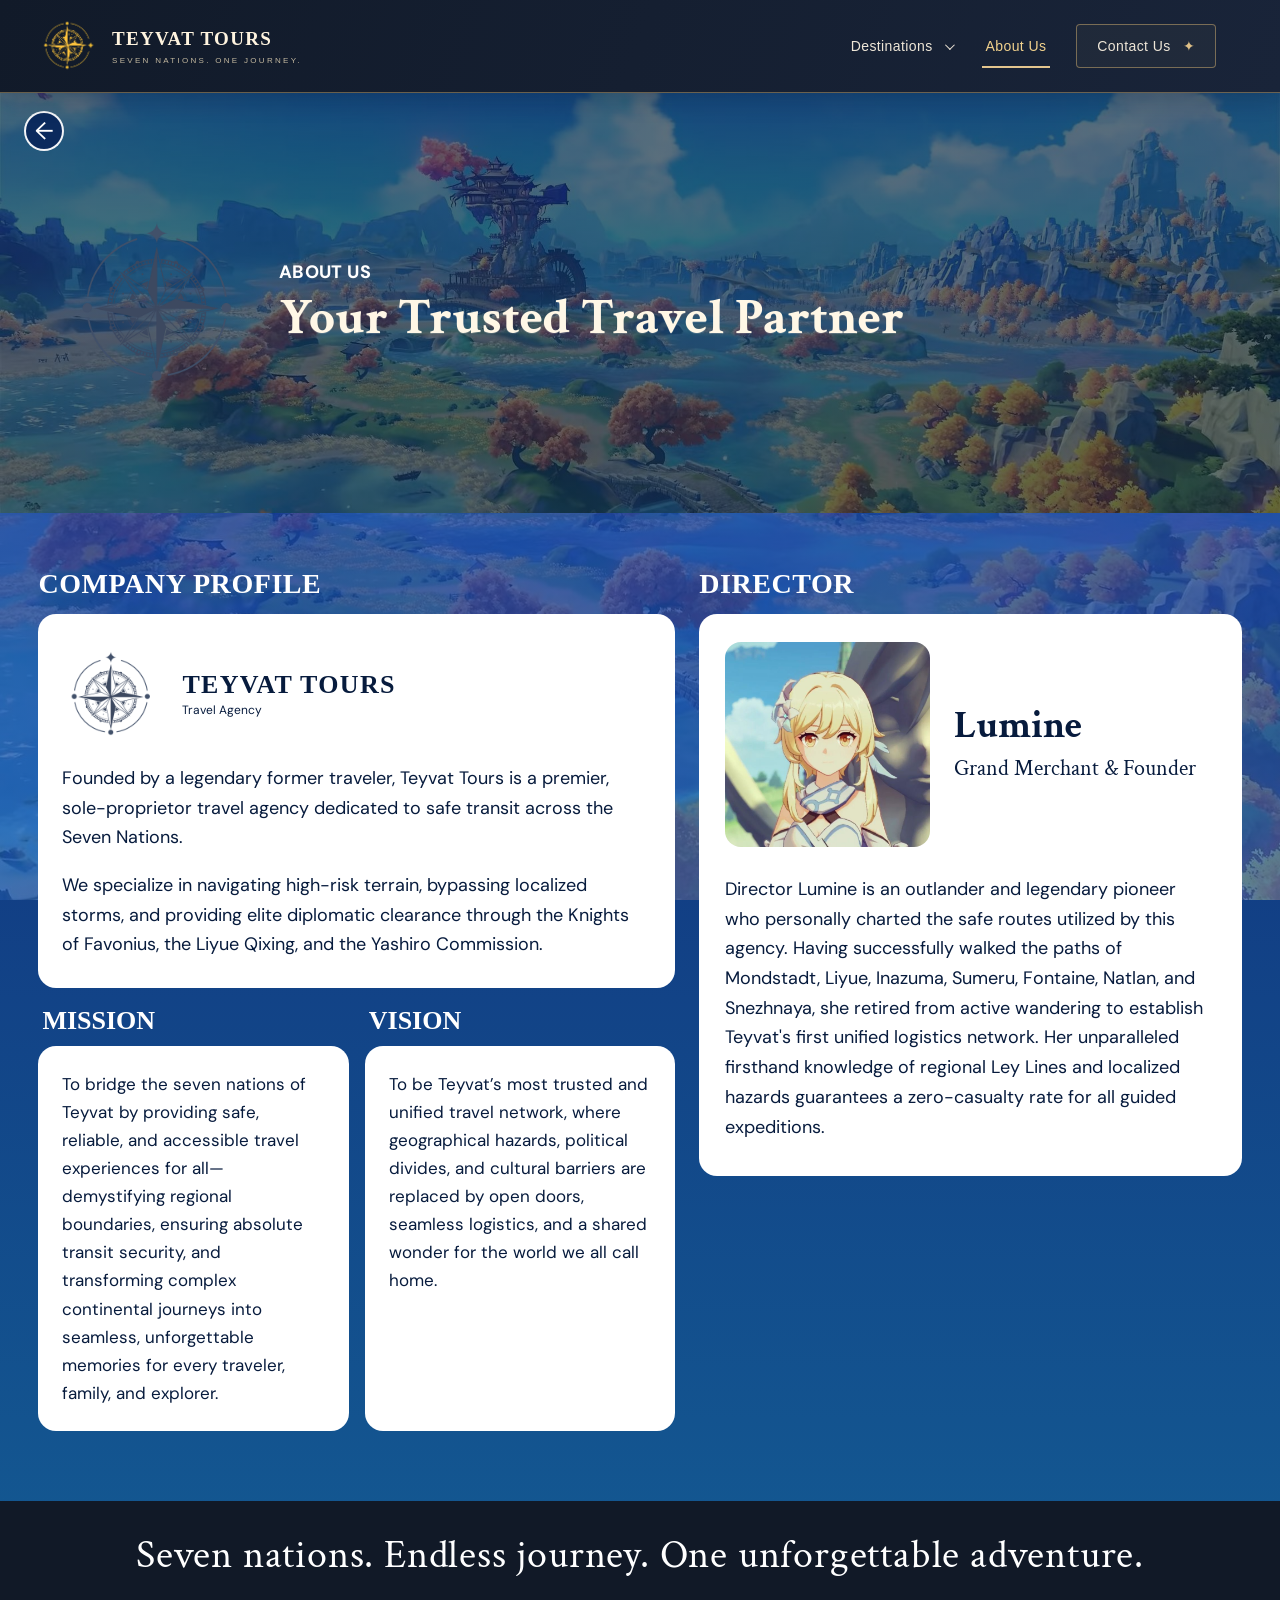
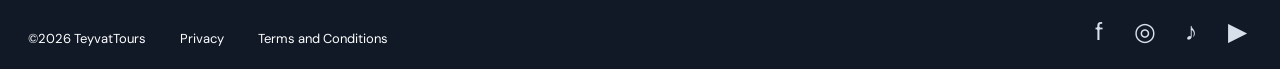
==== commit 85db36b4: "update pic for low qualities pics" ====
--- a/about.html
+++ b/about.html
@@ -5,8 +5,6 @@
         <meta name="viewport" content="width=device-width,initial-scale=1">
         <title>About Us — Teyvat Tours</title>
         <link rel="stylesheet" href="css/style.css">
-        <link rel="stylesheet" href="css/tour-enhancements.css">
-        <link rel="stylesheet" href="css/about.css">
     </head>
     <body class="page-about about-page">
         
@@ -51,14 +49,14 @@
                                 </a>
                             </li>
                         </template>
-                        <a class="tt-all-tours" href="#packages">
+                        <a class="tt-all-tours" href="index.html#packages">
                             View all tour packages
                             <span aria-hidden="true">→</span>
                         </a>
                     </div>
                 </div>
                 <a class="tt-nav-link" href="about.html">About Us</a>
-                <a class="tt-nav-link tt-contact" href="#bookingModal" data-book="">
+                <a class="tt-nav-link tt-contact" href="inquiry.html">
                     Contact Us
                     <span aria-hidden="true">✦</span>
                 </a>
@@ -85,7 +83,7 @@
                 <div class="about-grid">
                     <div class="about-left">
                         <h2 class="about-section-title">COMPANY PROFILE</h2>
-                        <article class="profile-card">
+                        <article class="profile-card" id="company-profile">
                             <div class="company-heading">
                                 <div class="company-mark">
                                     <img src="assets/images/tt-logo-about-us.png" alt="">
@@ -95,9 +93,10 @@
                                     <span>Travel Agency</span>
                                 </div>
                             </div>
-                            <p>Founded by a legendary former traveler, Teyvat Tours is a premier, sole-proprietor travel agency dedicated to safe transit across the Seven Nations. We specialize in navigating high-risk terrain, bypassing localized storms, and providing elite diplomatic clearance through the Knights of Favonius, the Liyue Qixing, and the Yashiro Commission.</p>
+                            <p>Founded by a legendary former traveler, Teyvat Tours is a premier, sole-proprietor travel agency dedicated to safe transit across the Seven Nations.</p>
+                            <p>We specialize in navigating high-risk terrain, bypassing localized storms, and providing elite diplomatic clearance through the Knights of Favonius, the Liyue Qixing, and the Yashiro Commission.</p>
                         </article>
-                        <div class="mission-vision">
+                        <div class="mission-vision" id="mission-vision">
                             <div class="mini-block">
                                 <h3>MISSION</h3>
                                 <article class="mini-card">
@@ -135,48 +134,20 @@
             <div class="footer-bottom">
                 <div class="legal">
                     <span>©2026 TeyvatTours</span>
-                    <a href="#">Privacy</a>
-                    <a href="#">Terms and Conditions</a>
+                    <a href="privacy.html">Privacy</a>
+                    <a href="terms.html">Terms and Conditions</a>
                 </div>
                 <div class="socials" aria-label="Social media">
-                    <a href="#" aria-label="Facebook">f</a>
-                    <a href="#" aria-label="Instagram">◎</a>
-                    <a href="#" aria-label="TikTok">♪</a>
-                    <a href="#" aria-label="YouTube">▶</a>
+                    <span class="social-placeholder" role="img" aria-label="Facebook">f</span>
+                    <span class="social-placeholder" role="img" aria-label="Instagram">◎</span>
+                    <span class="social-placeholder" role="img" aria-label="TikTok">♪</span>
+                    <span class="social-placeholder" role="img" aria-label="YouTube">▶</span>
                 </div>
             </div>
         </footer>
 
 
         <!-- SHARED JAVASCRIPT: Controls navigation and shared site interactions -->
-        <div class="modal" id="bookingModal" role="dialog" aria-modal="true" aria-labelledby="bookingTitle" >
-            <div class="modal-card">
-                <button class="modal-close" id="modalClose" aria-label="Close inquiry form" type="button" >×</button>
-                <h2 id="bookingTitle">Begin Your Journey</h2>
-                <p>Send your preferred travel details. This prototype keeps the interaction front-end only.</p>
-                <form id="bookingForm" class="form-grid" >
-                    <input required placeholder="Full name" >
-                    <input required type="email" placeholder="Email" >
-                    <select id="regionSelect">
-                        <option value="Mondstadt" >Mondstadt</option>
-                        <option value="Liyue" >Liyue</option>
-                        <option value="Inazuma" >Inazuma</option>
-                        <option value="Sumeru" >Sumeru</option>
-                        <option value="Fontaine" >Fontaine</option>
-                        <option value="Natlan" >Natlan</option>
-                        <option value="Snezhnaya" >Snezhnaya</option>
-                    </select>
-                    <input type="date">
-                    <input type="number" min="1" value="2" placeholder="Travelers" >
-                    <input placeholder="Phone number">
-                    <textarea class="full" placeholder="Questions or special requests" >
-                    </textarea>
-                    <button class="btn btn-primary full" type="submit" >SUBMIT INQUIRY</button>
-                </form>
-                <div class="success-note" id="successNote" >
-                </div>
-            </div>
-        </div>
         <script src="js/app.js">
         </script>
     </body>
--- a/css/style.css
+++ b/css/style.css
@@ -290,8 +290,18 @@
 
 /* HOMEPAGE HERO :  Main landing banner, title, CTA buttons, and search. */
 .home {
-    background: #5eb7df;
     color: #fff;
+    background-color: #102f59;
+    background-image:
+        linear-gradient(
+            rgba(18, 56, 150, 0.65),
+            rgba(24, 134, 220, 0.45)
+        ),
+        url('/assets/images/index-bg.jpg');
+    background-position: center;
+    background-size: cover;
+    background-repeat: no-repeat;
+    background-attachment: fixed;
 }
 
 .home-hero {
@@ -838,7 +848,7 @@
     margin-bottom: 16px;
     color: #fff;
     opacity: 100%;
-    font-size: px;
+    font-size: 18px;
     line-height: 1.3;
 }
 
@@ -1905,6 +1915,7 @@
     --featured-bg:#18a5d0;
     --price-color:#102f59;
     --underline:#159bc4;
+    --featured-image: url('../assets/images/mondstadt-bg.jpg');
 }
 
 /* LIYUE — destination page colors and backgrounds. */
@@ -1922,6 +1933,7 @@
     --featured-bg:#ef8437;
     --price-color:#6c5422;
     --underline:#8e6e2c;
+    --featured-image: url('../assets/images/liyue-bg.jpg');
 }
 
 /* INAZUMA — destination page colors and backgrounds. */
@@ -1939,6 +1951,7 @@
     --featured-bg:#c48ac0;
     --price-color:#610a5e;
     --underline:#9c317f;
+    --featured-image: url('../assets/images/inazuma-bg.jpg');
 }
 
 /* SUMERU — destination page colors and backgrounds. */
@@ -1952,6 +1965,7 @@
     --featured-bg:#24790f;
     --price-color:#3f5310;
     --underline:#64751d;
+    --featured-image: url('../assets/images/sumeru-bg.jpg');
 }
 
 /* FONTAINE — destination page colors and backgrounds. */
@@ -1965,6 +1979,7 @@
     --featured-bg:#3895dd;
     --price-color:#21439b;
     --underline:#3cacc5;
+    --featured-image: url('../assets/images/fontaine-bg.jpg');
 }
 
 /* NATLAN — destination page colors and backgrounds. */
@@ -1982,6 +1997,7 @@
     --featured-bg:#b17c27;
     --price-color:#884b16;
     --underline:#b65a1f;
+    --featured-image: url('../assets/images/natlan-bg.jpg');
 }
 
 /* SNEZHNAYA — destination page colors and backgrounds. */
@@ -1996,6 +2012,7 @@
     --featured-text:#0b4161;
     --price-color:#33bad2;
     --underline:#259fc3;
+    --featured-image: url('../assets/images/snezhnaya-bg.jpg');
 }
 
 /* ACTIVE NAVIGATION — visible current-page state for mouse and keyboard users. */
@@ -2023,3 +2040,1057 @@
     box-shadow: inset 0 -2px 0 #e3c58e;
 }
 
+/* SHARED TOUR STYLES */
+/* Shared tour refinements: load after style.css on every page. */
+
+/* Hover a nation in the top navigation to choose a featured stop.
+   Focus-within also exposes the links to keyboard users. */
+.desktop-nav {
+    height: 100%;
+    gap: clamp(10px, 1.5vw, 24px);
+}
+
+.nation-menu {
+    position: relative;
+    height: 100%;
+}
+
+.nation-menu > a {
+    display: flex;
+    align-items: center;
+    height: 100%;
+    gap: 5px;
+    white-space: nowrap;
+}
+
+.nav-caret {
+    color: #e8b735;
+    font-size: 10px;
+}
+
+.nation-stops {
+    position: absolute;
+    top: 100%;
+    left: 0;
+    z-index: 1;
+    width: 250px;
+    margin: 0;
+    padding: 8px;
+    list-style: none;
+    border-top: 3px solid #e8b735;
+    border-radius: 0 0 10px 10px;
+    background: #102036;
+    box-shadow: 0 12px 24px rgba(0, 0, 0, .3);
+    visibility: hidden;
+    opacity: 0;
+    pointer-events: none;
+}
+
+/* Align the final two nation dropdowns to the right edge of their labels. */
+.nation-menu:nth-last-child(-n + 3) .nation-stops {
+    left: auto;
+    right: 0;
+}
+
+.nation-menu:hover .nation-stops,
+.nation-menu:focus-within .nation-stops {
+    visibility: visible;
+    opacity: 1;
+    pointer-events: auto;
+}
+
+.desktop-nav .nation-stops a {
+    display: block;
+    padding: 11px 12px;
+    border-radius: 6px;
+    color: #fff;
+    font-size: 14px;
+    line-height: 1.4;
+    opacity: 1;
+}
+
+.desktop-nav .nation-stops a:hover,
+.desktop-nav .nation-stops a:focus-visible {
+    background: #244362;
+    color: #fff;
+    outline: 2px solid #e8b735;
+    outline-offset: -2px;
+}
+
+.region-page .stop-card[id] {
+    scroll-margin-top: 90px;
+}
+
+/* One main destination above two supporting stops on each home card. */
+.home .package-card {
+    min-height: 380px;
+}
+
+.home .package-circles {
+    position: absolute;
+    top: 24px;
+    right: 15%;
+    width: 36%;
+    height: auto;
+    display: grid;
+    grid-template-columns: repeat(2, minmax(0, 1fr));
+    justify-items: center;
+    gap: 12px;
+    margin: 0;
+    opacity: 1;
+    transform: none;
+}
+
+.home .package-circles .circle-stop {
+    position: relative;
+    inset: auto;
+    width: 108px;
+    height: 108px;
+    margin: 0;
+    border: 3px solid rgba(255, 255, 255, .65);
+}
+
+.home .package-circles .circle-stop:first-child {
+    grid-column: 1 / -1;
+    width: 156px;
+    height: 156px;
+}
+
+.home .circle-stop img {
+    display: block;
+    width: 100%;
+    height: 100%;
+    object-fit: cover;
+}
+
+.home .circle-stop span {
+    left: 0;
+    bottom: 0;
+    width: 100%;
+    padding: 20px 8px 15px;
+    transform: none;
+    color: #fff;
+    background: linear-gradient(transparent, rgba(4, 18, 35, .95));
+    font-family: var(--sans, sans-serif);
+    font-size: 11px;
+    font-weight: 700;
+    line-height: 1.25;
+}
+
+.home .circle-stop:first-child span {
+    font-size: 14px;
+}
+
+/* Larger, readable price badge anchored inside the signature photograph. */
+.region-page .signature-card {
+    position: relative;
+}
+
+.region-page .signature-price {
+    width: clamp(210px, 24vw, 290px);
+    min-height: 164px;
+    max-width: 100%;
+    padding: 22px 26px;
+    border-radius: 18px 0 0 0;
+    background: #102f59;
+    box-shadow: -5px -5px 24px rgba(0, 0, 0, .2);
+}
+
+.region-page .signature-price small {
+    font-size: 14px;
+    line-height: 1.4;
+}
+
+.region-page .signature-price strong {
+    font-size: clamp(36px, 4vw, 48px);
+    line-height: 1.1;
+}
+
+.region-page .signature-price span {
+    font-size: 14px;
+}
+
+/* FEATURED STOPS:  */
+.region-page .featured {
+    background-color: #102f59;
+    background-image:
+        linear-gradient(
+            rgba(6, 26, 56, 0.55),
+            rgba(6, 26, 56, 0.35)
+        ),
+        var(--featured-image, none),
+        var(--hero-bg, none);
+    background-position: center;
+    background-size: cover;
+    background-repeat: no-repeat;
+    background-attachment: scroll;
+    color: #fff;
+}
+.region-page .stop-grid {
+    max-width: 1440px;
+    grid-template-columns: repeat(3, minmax(0, 1fr));
+    gap: 28px;
+}
+
+.region-page .stop-card {
+    display: flex;
+    flex-direction: column;
+    min-width: 0;
+    height: 560px;
+    min-height: 0;
+    padding: 12px 12px 22px;
+    box-sizing: border-box;
+    border-radius: 18px;
+    overflow: hidden;
+}
+
+/* Flex allows the photograph to make room without resizing the card. */
+.region-page .stop-card img {
+    display: block;
+    width: 100%;
+    height: 0;
+    min-height: 180px;
+    flex: 1 1 0;
+    object-fit: cover;
+    border-radius: 12px;
+}
+
+.region-page .stop-card h3 {
+    flex: 0 0 auto;
+    align-self: flex-start;
+    margin: 18px 4px 0;
+    font-size: clamp(26px, 2.2vw, 34px);
+    line-height: 1.12;
+}
+
+/* Also hides the old label if a cached page still contains it. */
+.region-page .stop-kicker {
+    display: none;
+}
+
+.region-page .stop-description {
+    flex: 0 1 auto;
+    min-height: 0;
+    max-height: 0;
+    margin: 0 4px;
+    overflow: hidden;
+    opacity: 0;
+    color: #344052;
+    font-size: 16px;
+    line-height: 1.6;
+    transition: max-height .3s ease, opacity .2s ease, margin .3s ease;
+}
+
+/* Hover, keyboard focus, and tapping a focusable card reveal the copy. */
+.region-page .stop-card:is(:hover, :focus-within) .stop-description {
+    max-height: 260px;
+    margin-top: 16px;
+    overflow-y: auto;
+    opacity: 1;
+}
+
+.region-page .stop-card:focus-visible {
+    outline: 3px solid #e8b735;
+    outline-offset: 5px;
+}
+
+@media (max-width: 1000px) {
+    .region-page .stop-grid {
+        grid-template-columns: repeat(2, minmax(0, 1fr));
+    }
+}
+
+@media (max-width: 680px) {
+    .region-page .stop-grid {
+        grid-template-columns: minmax(0, 1fr);
+        max-width: 520px;
+    }
+
+    .region-page .stop-card {
+        height: 540px;
+    }
+}
+
+@media (prefers-reduced-motion: reduce) {
+    .region-page .stop-description {
+        transition: none;
+    }
+}
+
+@media (max-width: 900px) {
+    .home .package-card {
+        min-height: 0;
+    }
+
+    .home .package-circles {
+        position: relative;
+        inset: auto;
+        width: calc(100% - 40px);
+        max-width: 340px;
+        margin: 0 20px 24px;
+    }
+}
+
+@media (max-width: 620px) {
+
+    .region-page .signature-price {
+        width: 210px;
+        min-height: 140px;
+        padding: 16px 20px;
+    }
+}
+
+
+
+/* ABOUT PAGE STYLES */
+/* ABOUT PAGE BASE: Overall colors and default page styling */
+body.about-page {
+    margin: 0;
+    background: #0d1930;
+    color: #071b3d;
+}
+
+/* ABOUT HERO: Intro banner and background image */
+.about-hero {
+    position: relative;
+    min-height: 420px;
+    background: linear-gradient(rgba(255,255,255,.06), rgba(255,255,255,.06)), url("../assets/images/about-us.jpg") center/cover no-repeat;
+    display: flex;
+    align-items: center;
+    padding: 70px 5%;
+    overflow: hidden;
+}
+
+.about-hero-inner {
+    display: flex;
+    align-items: center;
+    gap: 25px;
+    max-width: 1200px;
+    width: 100%;
+    margin: 0 auto;
+}
+
+.about-icon-wrap {
+    width: 190px;
+    height: 190px;
+    border: none;
+    background: transparent;
+    display: flex;
+    align-items: center;
+    justify-content: center;
+    flex: 0 0 auto;
+}
+
+.about-icon-wrap img {
+    width: 200px;
+    height: 200px;
+    object-fit: contain;
+}
+
+.about-hero-copy .eyebrow {
+    margin: 0 0 5px;
+    color: #fff;
+    font-size: 18px;
+    font-weight: 800;
+    letter-spacing: .02em;
+}
+
+.about-hero-copy h1 {
+    margin: 0;
+    color: #0b1c3e;
+    font-family: var(--serif);
+    font-size: clamp(58px, 4.8vw, 78px);
+    font-weight: 700;
+    line-height: .88;
+    text-shadow: 0 1px 0 rgba(255,255,255,.15);
+}
+
+/* ABOUT CONTENT: Main profile, mission, vision, and director area */
+.about-content {
+    position: relative;
+    padding: 55px 3% 70px;
+    background: linear-gradient(rgba(18,56,150,.76), rgba(24,134,220,.56)), url("../assets/images/about-us.jpg") center 58%/cover fixed no-repeat;
+}
+
+.about-grid {
+    max-width: 1250px;
+    margin: 0 auto;
+    display: grid;
+    grid-template-columns: 1.08fr .92fr;
+    gap: 24px;
+    align-items: start;
+}
+
+.about-section-title {
+    margin: 0 0 14px;
+    color: #fff;
+    font-family: Georgia, serif;
+    font-size: 28px;
+    font-weight: 800;
+    letter-spacing: .02em;
+}
+
+.profile-card, .director-card, .mini-card {
+    background: #fff;
+    border-radius: 18px;
+}
+
+.profile-card {
+    padding: 30px 24px 28px;
+}
+
+.company-heading {
+    display: flex;
+    align-items: center;
+    gap: 20px;
+    margin-bottom: 20px;
+}
+
+.company-mark {
+    width: 100px;
+    height: 100px;
+    border: none;
+    display: flex;
+    align-items: center;
+    justify-content: center;
+    flex: 0 0 auto;
+}
+
+.company-mark img {
+    width: 100px;
+    height: 100px;
+    object-fit: contain;
+}
+
+.company-heading h2 {
+    margin: 0;
+    font-family: Georgia, serif;
+    font-size: 26px;
+    letter-spacing: .05em;
+}
+
+.company-heading span {
+    display: block;
+    margin-top: 2px;
+    font-size: 12px;
+}
+
+.profile-card p, .director-card p {
+    margin: 0;
+    font-size: 21px;
+    line-height: 1.25;
+}
+
+.mission-vision {
+    display: grid;
+    grid-template-columns: 1fr 1fr;
+    gap: 16px;
+    margin-top: 6px;
+}
+
+.mini-block h3 {
+    margin: 12px 0 10px 4px;
+    color: #fff;
+    font-family: Georgia, serif;
+    font-size: 26px;
+}
+
+.mini-card {
+    min-height: 265px;
+    padding: 20px 22px;
+    text-align: center;
+    display: flex;
+    align-items: center;
+    justify-content: center;
+}
+
+.mini-card p {
+    margin: 0;
+    font-size: 18px;
+    line-height: 1.55;
+}
+
+.director-card {
+    padding: 28px 26px 34px;
+}
+
+.director-photo {
+    width: 205px;
+    height: 205px;
+    object-fit: cover;
+    border-radius: 16px;
+    display: block;
+    margin-bottom: 34px;
+}
+
+.director-intro {
+    display: flex;
+    flex-wrap: wrap;
+    align-items: center;
+    gap: 24px;
+    margin-bottom: 28px;
+}
+
+.director-intro .director-photo {
+    flex: 0 0 auto;
+    margin-bottom: 0;
+}
+
+.director-identity {
+    flex: 1 1 160px;
+}
+
+.director-identity h3 {
+    margin: 0 0 8px;
+    font-family: var(--serif);
+    font-size: clamp(32px, 3vw, 44px);
+    line-height: 1.1;
+}
+
+.director-identity p {
+    margin: 0;
+    font-family: var(--serif);
+    font-size: 22px;
+    line-height: 1.3;
+}
+
+.about-hero .back-link {
+    background: #0b2a5d;
+}
+
+.site-footer.about-footer {
+    background: #111927;
+}
+
+/* TABLET RESPONSIVE: Stacks content and reduces large elements */
+@media (max-width: 900px) {
+    .about-grid {
+        grid-template-columns: 1fr;
+    }
+
+    .mission-vision {
+        grid-template-columns: 1fr;
+    }
+
+    .about-hero-inner {
+        align-items: flex-start;
+    }
+
+    .about-icon-wrap {
+        width: 90px;
+        height: 90px;
+    }
+
+    .about-icon-wrap img {
+        width: 58px;
+        height: 58px;
+    }
+
+    .profile-card p, .director-card p {
+        font-size: 17px;
+    }
+
+}
+
+/* MOBILE RESPONSIVE: Compact layout for smaller screens */
+@media (max-width: 600px) {
+    .about-hero {
+        min-height: 330px;
+        padding: 45px 20px;
+    }
+
+    .about-hero-inner {
+        flex-direction: column;
+        gap: 12px;
+    }
+
+    .about-content {
+        padding-left: 18px;
+        padding-right: 18px;
+    }
+
+    .director-photo {
+        width: 160px;
+        height: 160px;
+    }
+
+}
+
+
+
+/* ==========================================================
+   SHARED VISUAL REFINEMENTS — Consolidated in style.css.
+   ========================================================== */
+
+/* HOMEPAGE: Give package cards clear edges against the catalog. */
+.home .package-card {
+    border: 1px solid rgb(255 255 255 / 72%);
+    box-shadow: 0 12px 28px rgb(6 26 56 / 30%);
+}
+
+.home .price-chip {
+    background: #102f59;
+    color: #ffffff;
+    border: 1px solid rgb(255 255 255 / 45%);
+}
+
+.home .hero-actions .btn-outline {
+    background: #fff8e8;
+    border: 2px solid #c49a42;
+    color: #102f59;
+    box-shadow: 0 4px 12px rgb(0 0 0 / 20%);
+}
+
+.home .hero-actions .btn-outline:hover,
+.home .hero-actions .btn-outline:focus-visible {
+    background: #f1dfb8;
+    color: #102f59;
+    outline: 3px solid #ffffff;
+    outline-offset: 4px;
+}
+
+/* SIGNATURE PACKAGE: Consistent hierarchy and spacing in all seven nations. */
+.region-page .signature {
+    background-color: #102f45;
+}
+
+.region-page .signature::before {
+    opacity: 0.28;
+}
+
+.region-page .signature-label {
+    position: relative;
+    z-index: 2;
+    max-width: 1180px;
+    margin: 0 auto 18px;
+    font-size: clamp(24px, 2.3vw, 32px);
+    line-height: 1.35;
+    letter-spacing: 0.1em;
+    color: #ffffff;
+}
+
+.region-page .signature-lead {
+    max-width: 1180px;
+    margin: 0 auto 28px;
+    font-size: 18px;
+    line-height: 1.65;
+    color: #ffffff;
+}
+
+.region-page .signature-price {
+    background: #102f59;
+    color: #ffffff;
+}
+
+/* Featured Stops use the original styles in style.css and tour-enhancements.css. */
+
+/* NATION DETAILS: Let long subtitles wrap with comfortable line spacing. */
+.region-page .region-subtitle {
+    line-height: 1.2;
+    margin-top: 12px;
+    text-wrap: balance;
+}
+
+.page-sumeru .region-hero {
+    background-color: #163c2e;
+}
+
+.page-sumeru .region-hero::before {
+    opacity: 0.25;
+}
+
+.page-sumeru .region-name {
+    color: #fff6de;
+    text-shadow: 0 2px 8px rgb(0 0 0 / 35%);
+}
+
+/* SECONDARY ACTION: Retain a light appearance, even when hovered or focused. */
+.region-actions .btn-outline:hover,
+.region-actions .btn-outline:focus-visible {
+    background: #f2dfb7;
+    color: #062a57;
+    border-color: #82611e;
+    outline: 3px solid #062a57;
+    outline-offset: 4px;
+}
+
+/* FOOTER: One consistent interaction style for links and keyboard focus. */
+.site-footer a,
+.footer-columns a {
+    text-decoration: underline;
+    text-decoration-color: transparent;
+    text-underline-offset: 5px;
+    transition: color 0.15s ease, text-decoration-color 0.15s ease;
+}
+
+.site-footer a:hover,
+.site-footer a:focus-visible,
+.footer-columns a:hover,
+.footer-columns a:focus-visible {
+    color: #f4d695;
+    text-decoration-color: currentColor;
+}
+
+.site-footer a:focus-visible,
+.footer-columns a:focus-visible {
+    outline: 2px solid #f4d695;
+    outline-offset: 4px;
+    border-radius: 2px;
+}
+
+.social-placeholder {
+    display: inline-flex;
+    align-items: center;
+    justify-content: center;
+    width: 30px;
+    height: 30px;
+    color: #d7dfeb;
+}
+
+/* ABOUT US: Brand visibility and calmer hero typography. */
+.tt-header .tt-brand {
+    color: #fff4df;
+}
+
+.about-hero {
+    background-image: linear-gradient(rgb(5 22 44 / 62%), rgb(5 22 44 / 62%)), url('../assets/images/about-us.jpg');
+}
+
+.about-hero-copy {
+    min-width: 0;
+}
+
+.about-hero-copy h1 {
+    max-width: 720px;
+    color: #fff7e6;
+    font-size: clamp(38px, 4vw, 62px);
+    line-height: 1.12;
+    text-wrap: balance;
+}
+
+.profile-card p,
+.director-card > p {
+    font-size: 18px;
+    line-height: 1.65;
+}
+
+.profile-card > p + p {
+    margin-top: 18px;
+}
+
+.mission-vision {
+    align-items: stretch;
+}
+
+.mission-vision .mini-block {
+    display: flex;
+    flex-direction: column;
+    min-width: 0;
+}
+
+.mission-vision .mini-card {
+    flex: 1;
+    padding: 24px;
+    align-items: flex-start;
+    text-align: left;
+}
+
+.mission-vision .mini-card p {
+    font-size: 17px;
+    line-height: 1.65;
+}
+
+#company-profile,
+#mission-vision,
+#travel-faq {
+    scroll-margin-top: 120px;
+}
+
+/* TRAVEL GUIDE: Functional footer destination using native HTML disclosures. */
+.travel-faq {
+    padding: 48px clamp(20px, 5vw, 80px);
+    background: #14243a;
+    color: #ffffff;
+}
+
+.travel-faq h2 {
+    margin: 0 0 24px;
+    font-family: var(--serif);
+    font-size: 36px;
+}
+
+.travel-faq details {
+    padding: 18px 0;
+    border-bottom: 1px solid #526078;
+}
+
+.travel-faq summary {
+    font-weight: 700;
+    line-height: 1.5;
+    cursor: pointer;
+}
+
+.travel-faq p {
+    max-width: 80ch;
+    line-height: 1.7;
+}
+
+.travel-faq a {
+    color: #f4d695;
+    text-decoration: underline;
+}
+
+.travel-faq summary:focus-visible,
+.travel-faq a:focus-visible {
+    outline: 2px solid #f4d695;
+    outline-offset: 4px;
+}
+
+/* MOBILE: Retain the unrelated navigation and company-heading fixes. */
+@media (max-width: 680px) {
+    .tt-header .tt-brand {
+        transform: none;
+    }
+
+    .company-heading {
+        flex-wrap: wrap;
+    }
+}
+
+@media (prefers-reduced-motion: reduce) {
+    .site-footer a,
+    .footer-columns a {
+        transition: none;
+    }
+}
+
+/* ==========================================================
+   HOMEPAGE PACKAGE PREVIEWS — Staggered photos and vertical glow.
+   These rules only affect .home; nation-page stop cards are unchanged.
+   ========================================================== */
+.home .package-card {
+    min-height: 410px;
+}
+
+.home .package-info {
+    max-width: 46%;
+}
+
+/* Reserve a preview area between the description and nation ribbon. */
+.home .package-circles {
+    position: absolute;
+    top: 24px;
+    right: 112px;
+    display: block;
+    width: 36%;
+    max-width: 390px;
+    height: 330px;
+    margin: 0;
+    opacity: 1;
+    transform: none;
+    pointer-events: none;
+}
+
+/* The wrapper is transparent and unclipped; only the photo is circular. */
+.home .package-circles .circle-stop {
+    position: absolute;
+    inset: auto;
+    display: flex;
+    flex-direction: column;
+    align-items: center;
+    --photo-size: 112px;
+    width: var(--photo-size);
+    height: auto;
+    margin: 0;
+    padding: 0;
+    border: 0;
+    border-radius: 0;
+    overflow: visible;
+    background: transparent;
+    box-shadow: none;
+    isolation: isolate;
+    grid-column: auto;
+}
+
+/* Left low, right middle, and center high — matching the prototype. */
+.home .package-circles .circle-stop:nth-child(1) {
+    top: 132px;
+    left: 0;
+}
+
+.home .package-circles .circle-stop:nth-child(2) {
+    top: 86px;
+    right: 0;
+}
+
+.home .package-circles .circle-stop:nth-child(3) {
+    --photo-size: 140px;
+    top: 0;
+    left: 50%;
+    transform: translateX(-50%);
+}
+
+/* GRADIENT STRIP: A defined colored trail behind the label.
+   Keep this layer sharp; the second layer softens only its lower end. */
+.home .package-circles .circle-stop::before {
+    content: "";
+    position: absolute;
+    top: calc(var(--photo-size) - 24px);
+    left: 50%;
+    width: 84px;
+    height: 156px;
+    transform: translateX(-50%);
+    background: linear-gradient(
+        to bottom,
+        transparent 0%,
+        var(--preview-glow, var(--chip, #e8be43)) 20%,
+        var(--preview-glow, var(--chip, #e8be43)) 64%,
+        transparent 100%
+    );
+    opacity: 0.85;
+    border-radius: 0;
+    filter: none;
+    pointer-events: none;
+    z-index: -1;
+}
+
+/* BOTTOM BLUR: A short soft layer fades out at the end of the strip. */
+.home .package-circles .circle-stop::after {
+    content: "";
+    position: absolute;
+    top: calc(var(--photo-size) + 76px);
+    left: 50%;
+    width: 84px;
+    height: 68px;
+    transform: translateX(-50%);
+    background: linear-gradient(
+        to bottom,
+        var(--preview-glow, var(--chip, #e8be43)),
+        transparent 100%
+    );
+    filter: blur(10px);
+    opacity: 0.7;
+    border-radius: 0;
+    pointer-events: none;
+    z-index: -2;
+}
+
+.home .package-circles .circle-stop img {
+    display: block;
+    flex: 0 0 auto;
+    width: var(--photo-size);
+    height: var(--photo-size);
+    border-radius: 50%;
+    object-fit: cover;
+    border: 1px solid rgb(255 255 255 / 45%);
+    box-shadow: 0 5px 14px rgb(0 0 0 / 25%);
+}
+
+/* Labels sit below photos instead of covering the scenery. */
+.home .package-circles .circle-stop span {
+    position: relative;
+    inset: auto;
+    width: 84px;
+    max-width: 84px;
+    box-sizing: border-box;
+    margin: 10px 0 0;
+    padding: 0 6px;
+    white-space: normal;
+    overflow-wrap: anywhere;
+    text-wrap: balance;
+    transform: none;
+    background: transparent;
+    color: #ffffff;
+    font-family: var(--serif);
+    font-size: 11px;
+    font-weight: 700;
+    line-height: 1.35;
+    text-align: center;
+    text-transform: uppercase;
+    text-shadow: 0 1px 3px #000, 0 0 6px rgb(0 0 0 / 55%);
+    overflow-wrap: break-word;
+}
+
+/* Nation-colored trails, including the icy white Snezhnaya glow. */
+.home .package-theme-mondstadt {
+    --preview-glow: #5edbd1;
+}
+
+.home .package-theme-liyue {
+    --preview-glow: #f2b44d;
+}
+
+.home .package-theme-inazuma {
+    --preview-glow: #cb92d2;
+}
+
+.home .package-theme-sumeru {
+    --preview-glow: #e1c845;
+}
+
+.home .package-theme-fontaine {
+    --preview-glow: #7fd9ec;
+}
+
+.home .package-theme-natlan {
+    --preview-glow: #e8a33e;
+}
+
+.home .package-theme-snezhnaya {
+    --preview-glow: #e5faff;
+}
+
+/* Tablet: put the previews below the description so nothing overlaps. */
+@media (max-width: 1050px) {
+    .home .package-info {
+        max-width: calc(100% - 100px);
+    }
+
+    .home .package-card {
+        min-height: 0;
+        padding-bottom: 76px;
+    }
+
+    .home .package-circles {
+        position: relative;
+        inset: auto;
+        width: min(390px, calc(100% - 48px));
+        height: 350px;
+        margin: 8px auto 0;
+    }
+}
+
+/* Mobile: scale photos and glow while keeping the staggered arrangement. */
+@media (max-width: 480px) {
+    .home .package-circles {
+        width: calc(100% - 32px);
+        height: 325px;
+    }
+
+    .home .package-circles .circle-stop {
+        --photo-size: 88px;
+    }
+
+    .home .package-circles .circle-stop:nth-child(3) {
+        --photo-size: 112px;
+    }
+
+    .home .package-circles .circle-stop span {
+        width: 68px;
+        max-width: 68px;
+        font-size: 10px;
+    }
+
+    .home .package-circles .circle-stop::before {
+        top: calc(var(--photo-size) - 20px);
+        width: 68px;
+        height: 148px;
+    }
+
+    .home .package-circles .circle-stop::after {
+        top: calc(var(--photo-size) + 72px);
+        width: 68px;
+        height: 68px;
+    }
+
+}
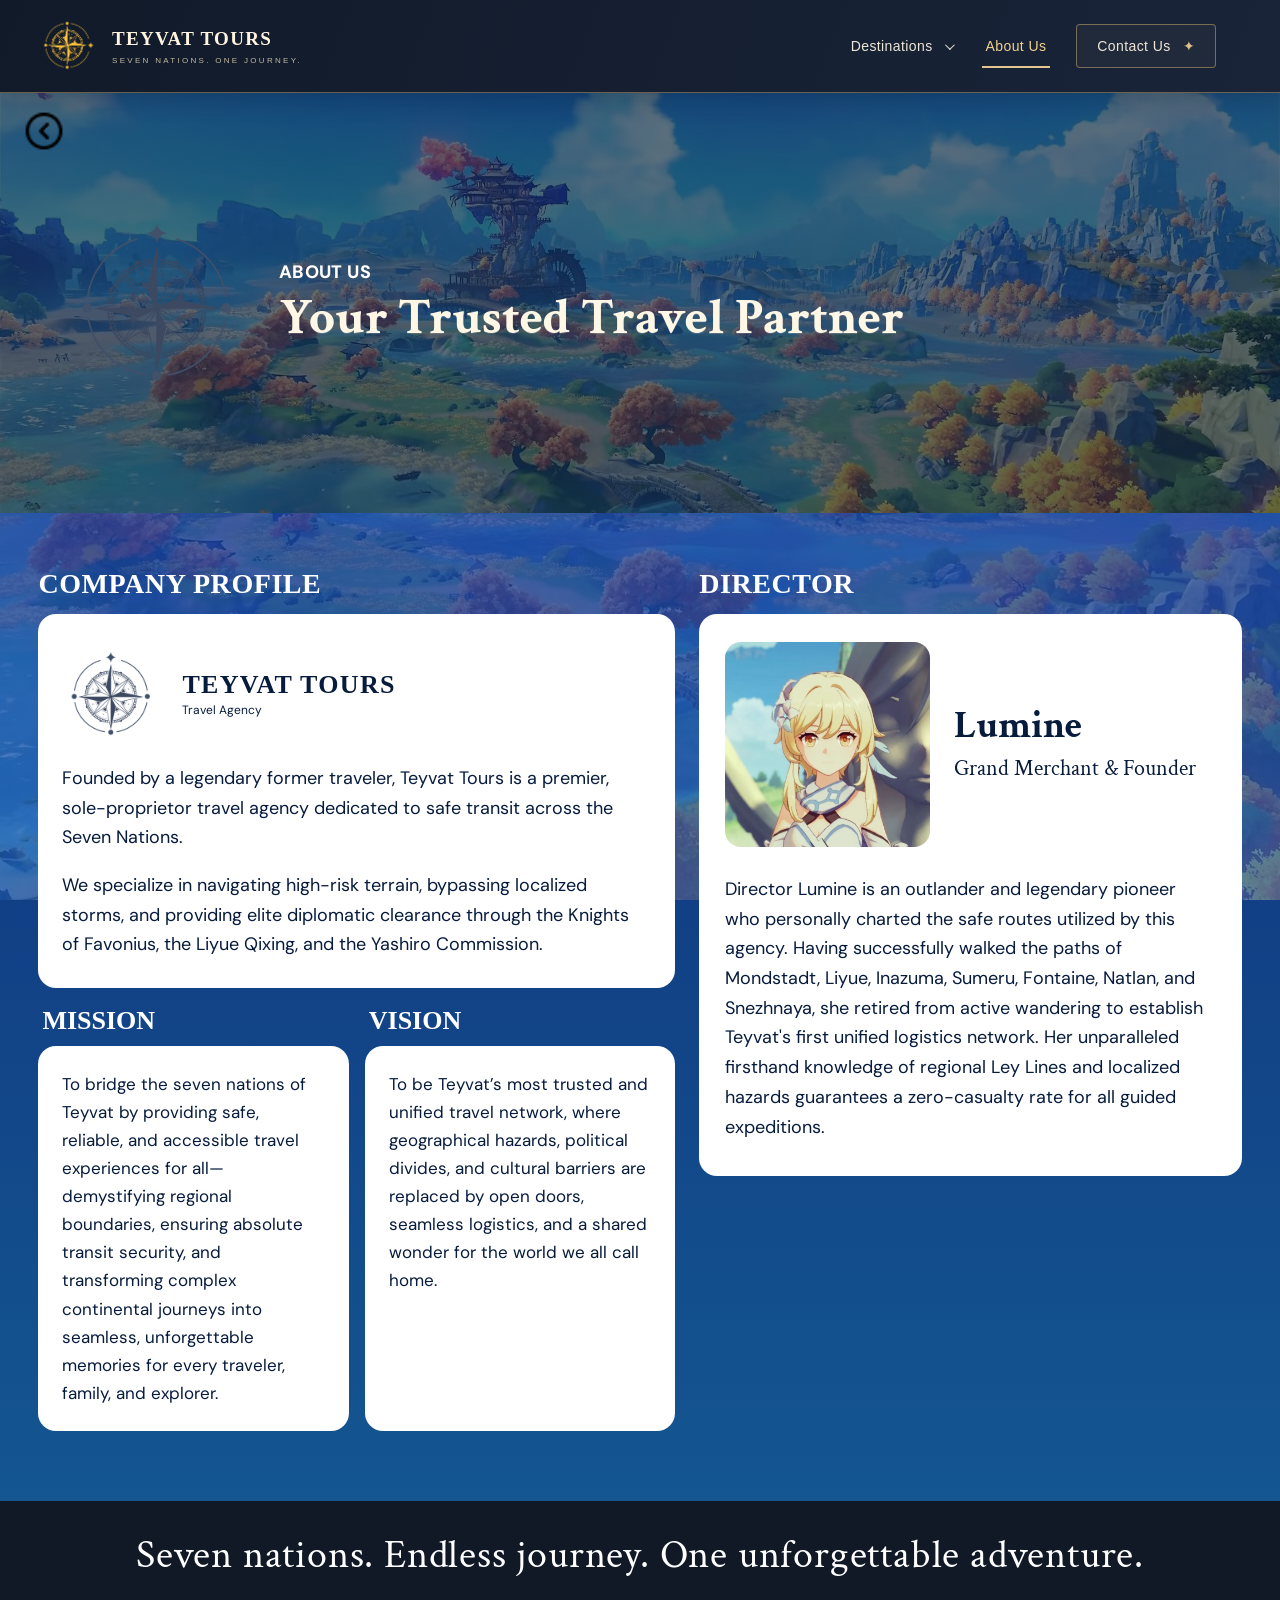
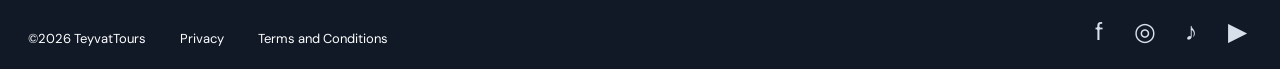
==== commit 3771e86e: "merge css files and change back button to all pages" ====
--- a/about.html
+++ b/about.html
@@ -7,59 +7,40 @@
         <link rel="stylesheet" href="css/style.css">
     </head>
     <body class="page-about about-page">
-        
         <!-- NAV BAR -->
         <header class="tt-header">
             <a class="tt-brand" href="index.html" aria-label="Teyvat Tours home">
-                <img class="tt-brand-mark" src="assets/images/tt-logo.png" alt="" aria-hidden="true"> <!--CHANGE-->
-                <span>
-                    TEYVAT TOURS
-                    <small>SEVEN NATIONS. ONE JOURNEY.</small>
-                </span>
+                <img class="tt-brand-mark" src="assets/images/tt-logo.png" alt="" aria-hidden="true">
+                <span>TEYVAT TOURS <small>SEVEN NATIONS. ONE JOURNEY.</small></span>
             </a>
             <button class="tt-menu-toggle" id="ttMenuToggle" type="button" aria-expanded="false" aria-controls="ttNavigation" aria-label="Open navigation">
                 <span aria-hidden="true">☰</span>
             </button>
+
             <nav class="tt-navigation" id="ttNavigation" aria-label="Main navigation">
                 <div class="tt-destinations" id="ttDestinations">
-                    <button class="tt-nav-link tt-destination-toggle" id="ttDestinationToggle" type="button" aria-expanded="false" aria-controls="ttDestinationPanel">
-                        Destinations
-                        <span class="tt-chevron" aria-hidden="true"></span>
-                    </button>
+                    <button class="tt-nav-link tt-destination-toggle" id="ttDestinationToggle" type="button" aria-expanded="false" aria-controls="ttDestinationPanel">Destinations <span class="tt-chevron" aria-hidden="true"></span></button>
                     <div class="tt-panel" id="ttDestinationPanel" hidden>
                         <div class="tt-panel-heading">
                             <span>EXPLORE TEYVAT</span>
                         </div>
                         <p class="tt-panel-intro">Seven nations. Where will you wander?</p>
-
-                        <ul class="tt-region-list" id="destinationList">
-                        </ul>
+                        <ul class="tt-region-list" id="destinationList"></ul>
 
                         <template id="destinationTemplate">
                             <li>
                                 <a class="tt-region">
-                                    <span class="tt-emblem">
-                                        <img alt="">
-                                    </span>
-                                    <span>
-                                        <strong data-destination-name></strong>
-                                        <small data-destination-description></small>
-                                    </span>
+                                    <span class="tt-emblem"><img alt=""></span>
+                                    <span><strong data-destination-name=""></strong> <small data-destination-description=""></small></span>
                                     <span class="tt-arrow" aria-hidden="true">↗</span>
                                 </a>
                             </li>
                         </template>
-                        <a class="tt-all-tours" href="index.html#packages">
-                            View all tour packages
-                            <span aria-hidden="true">→</span>
-                        </a>
+                        <a class="tt-all-tours" href="index.html#packages">View all tour packages <span aria-hidden="true">→</span></a>
                     </div>
                 </div>
                 <a class="tt-nav-link" href="about.html">About Us</a>
-                <a class="tt-nav-link tt-contact" href="inquiry.html">
-                    Contact Us
-                    <span aria-hidden="true">✦</span>
-                </a>
+                <a class="tt-nav-link tt-contact" href="inquiry.html">Contact Us <span aria-hidden="true">✦</span></a>
             </nav>
         </header>
 
@@ -67,7 +48,7 @@
         <main>
             <!-- ABOUT HERO: Agency introduction and brand icon -->
             <section class="about-hero">
-                <a class="back-link" href="index.html" aria-label="Back to homepage">←</a>
+                <a class="back-link" href="index.html" aria-label="Back to homepage"><img src="assets/images/back-icon.png" alt=""></a>
                 <div class="about-hero-inner">
                     <div class="about-icon-wrap">
                         <img src="assets/images/tt-logo-about-us.png" alt="Teyvat Tours icon">
@@ -78,11 +59,13 @@
                     </div>
                 </div>
             </section>
+
             <!-- ABOUT DETAILS: Company profile, mission, vision, and director -->
             <section class="about-content">
                 <div class="about-grid">
                     <div class="about-left">
                         <h2 class="about-section-title">COMPANY PROFILE</h2>
+
                         <article class="profile-card" id="company-profile">
                             <div class="company-heading">
                                 <div class="company-mark">
@@ -99,12 +82,14 @@
                         <div class="mission-vision" id="mission-vision">
                             <div class="mini-block">
                                 <h3>MISSION</h3>
+
                                 <article class="mini-card">
                                     <p>To bridge the seven nations of Teyvat by providing safe, reliable, and accessible travel experiences for all—demystifying regional boundaries, ensuring absolute transit security, and transforming complex continental journeys into seamless, unforgettable memories for every traveler, family, and explorer.</p>
                                 </article>
                             </div>
                             <div class="mini-block">
                                 <h3>VISION</h3>
+
                                 <article class="mini-card">
                                     <p>To be Teyvat’s most trusted and unified travel network, where geographical hazards, political divides, and cultural barriers are replaced by open doors, seamless logistics, and a shared wonder for the world we all call home.</p>
                                 </article>
@@ -113,9 +98,10 @@
                     </div>
                     <div class="about-right">
                         <h2 class="about-section-title">DIRECTOR</h2>
+
                         <article class="director-card">
                             <div class="director-intro">
-                                <img class="director-photo" src="assets/images/lumine.jpg" alt="Director Lumine" >
+                                <img class="director-photo" src="assets/images/lumine.jpg" alt="Director Lumine">
                                 <div class="director-identity">
                                     <h3>Lumine</h3>
                                     <p>Grand Merchant &amp; Founder</p>
@@ -146,7 +132,6 @@
             </div>
         </footer>
 
-
         <!-- SHARED JAVASCRIPT: Controls navigation and shared site interactions -->
         <script src="js/app.js">
         </script>
--- a/css/style.css
+++ b/css/style.css
@@ -1,25 +1,27 @@
-@import url('https://fonts.googleapis.com/css2?family=Birthstone+Bounce:wght@400;500&family=Crimson+Text:wght@400;600;700&family=DM+Sans:wght@400;500;600;700&display=swap');
+/* TEYVAT TOURS — Unified stylesheet. Keep this file in css/style.css. */
+@import url("https://fonts.googleapis.com/css2?family=Birthstone+Bounce:wght@400;500&family=Crimson+Text:wght@400;600;700&family=DM+Sans:wght@400;500;600;700&display=swap");
+
 @font-face {
-    font-family: 'DM Sans Local';
-    src: url('../assets/fonts/DMSans-Regular.ttf') format('truetype');
+    font-family: "DM Sans Local";
+    src: url("../assets/fonts/DMSans-Regular.ttf") format("truetype");
     font-display: swap;
 }
 
 @font-face {
-    font-family: 'Crimson Text Local';
-    src: url('../assets/fonts/CrimsonText-Regular.ttf') format('truetype');
+    font-family: "Crimson Text Local";
+    src: url("../assets/fonts/CrimsonText-Regular.ttf") format("truetype");
     font-display: swap;
 }
 
 @font-face {
-    font-family: 'Birthstone Bounce Local';
-    src: url('../assets/fonts/BirthstoneBounce-Regular.ttf') format('truetype');
+    font-family: "Birthstone Bounce Local";
+    src: url("../assets/fonts/BirthstoneBounce-Regular.ttf") format("truetype");
     font-display: swap;
 }
 
 @font-face {
-    font-family: 'Scintilla Local';
-    src: url('../assets/fonts/Scintilla-3z7rG.otf') format('opentype');
+    font-family: "Scintilla Local";
+    src: url("../assets/fonts/Scintilla-3z7rG.otf") format("opentype");
     font-display: swap;
 }
 
@@ -32,9 +34,9 @@
     --white: #fff;
     --muted: #dce7ef;
     --shadow: 0 18px 45px rgba(0, 0, 0, .22);
-    --sans: 'DM Sans Local', 'DM Sans', Arial, sans-serif;
-    --serif: 'Crimson Text Local', 'Crimson Text', Georgia, serif;
-    --script: 'Birthstone Bounce Local', 'Birthstone Bounce', cursive;
+    --sans: "DM Sans Local", "DM Sans", Arial, sans-serif;
+    --serif: "Crimson Text Local", "Crimson Text", Georgia, serif;
+    --script: "Birthstone Bounce Local", "Birthstone Bounce", cursive;
 }
 
 * {
@@ -45,7 +47,7 @@
     scroll-behavior: smooth;
 }
 
-body {
+body:where(:not(:has(.form-shell, .terms-page))) {
     margin: 0;
     font-family: var(--sans);
     background: #5eb7df;
@@ -53,21 +55,21 @@
     overflow-x: hidden;
 }
 
-a {
+:where(body:not(:has(.form-shell, .terms-page))) a {
     color: inherit;
     text-decoration: none;
 }
 
-button, input, select, textarea {
+:where(body:not(:has(.form-shell, .terms-page))) button, :where(body:not(:has(.form-shell, .terms-page))) input, :where(body:not(:has(.form-shell, .terms-page))) select, :where(body:not(:has(.form-shell, .terms-page))) textarea {
     font: inherit;
 }
 
-img {
+:where(body:not(:has(.form-shell, .terms-page))) img {
     display: block;
     max-width: 100%;
 }
 
-/*  SITE HEADER - Controls the sticky top navigation, logo, and desktop links.*/
+/* SITE HEADER - Controls the sticky top navigation, logo, and desktop links. */
 .site-header {
     height: 66px;
     background: var(--navy);
@@ -106,7 +108,6 @@
 .desktop-nav {
     display: flex;
     align-items: center;
-    gap: 26px;
     font-size: 12px;
     color: #e8edf4;
 }
@@ -122,7 +123,7 @@
 }
 
 .desktop-nav a.active:after {
-    content: '';
+    content: "";
     position: absolute;
     height: 3px;
     background: var(--gold);
@@ -248,7 +249,7 @@
     border-radius: 50%;
 }
 
-/* SHARED BUTTONS:  Reusable primary, outline, and gold button styles. */
+/* SHARED BUTTONS: Reusable primary, outline, and gold button styles. */
 .btn {
     border: 0;
     display: inline-flex;
@@ -288,16 +289,11 @@
     box-shadow: 0 3px 0 rgba(70, 50, 0, .3);
 }
 
-/* HOMEPAGE HERO :  Main landing banner, title, CTA buttons, and search. */
+/* HOMEPAGE HERO : Main landing banner, title, CTA buttons, and search. */
 .home {
     color: #fff;
     background-color: #102f59;
-    background-image:
-        linear-gradient(
-            rgba(18, 56, 150, 0.65),
-            rgba(24, 134, 220, 0.45)
-        ),
-        url('/assets/images/index-bg.jpg');
+    background-image: linear-gradient( rgba(18, 56, 150, 0.65), rgba(24, 134, 220, 0.45) ), url("/assets/images/index-bg.jpg");
     background-position: center;
     background-size: cover;
     background-repeat: no-repeat;
@@ -307,7 +303,7 @@
 .home-hero {
     min-height: 510px;
     position: relative;
-    background: url('../assets/images/mainpage.jpg') center / cover no-repeat;
+    background: url("../assets/images/mainpage.jpg") center / cover no-repeat;
     display: flex;
     align-items: center;
     padding: 76px 7vw 55px;
@@ -315,20 +311,10 @@
 }
 
 .home-hero:before {
-    content: '';
+    content: "";
     position: absolute;
     inset: 0;
     background: linear-gradient( 90deg, rgba(6, 43, 94, .58) 0%, rgba(20, 72, 142, .25) 42%, rgba(12, 32, 75, .08) 100% );
-}
-
-.home-hero-inner {
-    position: relative;
-    z-index: 2;
-    width: 100%;
-    display: grid;
-    grid-template-columns: minmax(0, 1fr) minmax(300px, 520px);
-    align-items: center;
-    gap: 40px;
 }
 
 .hero-kicker {
@@ -381,15 +367,15 @@
     padding-right: 160px;
 }
 
-/* HOMEPAGE TOUR PACKAGES :  Layout and styling for the seven regional package cards. */
+/* HOMEPAGE TOUR PACKAGES : Layout and styling for the seven regional package cards. */
 .packages {
     padding: 34px 3.4vw 24px;
-    max-width: 1200px;
+    max-width: none;
     margin: 0 auto;
 }
 
 .section-label {
-    font-size: 24px;
+    font-size: 35px;
     font-weight: 700;
     text-transform: uppercase;
     margin: 0 0 16px;
@@ -412,7 +398,7 @@
 }
 
 .package-card:before {
-    content: '';
+    content: "";
     position: absolute;
     inset: 0;
     background: linear-gradient( 90deg, var(--overlay, rgba(17, 87, 110, .8)) 0%, var(--overlay-mid, rgba(17, 87, 110, .52)) 52%, rgba(0, 0, 0, .10) 100% );
@@ -420,39 +406,39 @@
 }
 
 .package-info {
-    padding: 28px 26px;
+    padding: 40px 36px;
     max-width: 48%;
 }
 
 .package-info h2 {
     font-family: var(--serif);
-    font-size: 48px;
-    line-height: .9;
+    font-size: clamp(48px, 4vw, 72px);
+    line-height: 1.05;
     margin: 0;
     color: var(--title, #0d213d);
 }
 
 .package-info h3 {
-    font-size: 15px;
+    font-size: clamp(18px, 1.4vw, 24px);
     text-transform: uppercase;
     margin: 9px 0 20px;
-    max-width: 330px;
+    max-width: 560px;
 }
 
 .package-info p {
     font-family: var(--serif);
-    font-size: 16px;
-    line-height: 1.15;
-    max-width: 360px;
+    font-size: clamp(18px, 1.25vw, 22px);
+    line-height: 1.5;
+    max-width: 560px;
     margin: 0 0 24px;
 }
 
 .price-chip {
     display: inline-block;
     background: var(--chip, #14a6d6);
-    padding: 10px 18px;
+    padding: 14px 24px;
     border-radius: 2px;
-    font-size: 12px;
+    font-size: 16px;
     font-weight: 700;
     text-align: center;
     min-width: 190px;
@@ -465,9 +451,7 @@
     z-index: 3;
 }
 
-/* =========================================================
-   PACKAGE FEATURED-STOP CIRCLES: Positions the circular attraction previews on package cards.
-   ========================================================= */
+/* PACKAGE FEATURED-STOP CIRCLES: Positions the circular attraction previews on package cards. */
 .package-circles {
     position: absolute;
     right: 17%;
@@ -491,7 +475,7 @@
     object-fit: cover;
 }
 
-/*featured stos circle #1*/
+/* featured stos circle #1 */
 .circle-stop:nth-child(1) {
     width: 120px;
     height: 120px;
@@ -499,7 +483,7 @@
     top: 75px;
 }
 
-/*featured stos circle #3*/
+/* featured stos circle #3 */
 .circle-stop:nth-child(2) {
     width: 120px;
     height: 120px;
@@ -507,15 +491,15 @@
     top: 75px;
 }
 
-/*featured stos circle #2*/
+/* featured stos circle #2 */
 .circle-stop:nth-child(3) {
     width: 140px;
     height: 140px;
     left: 32%;
-    bottom: -20;
-}
-
-/*featured stop text label*/
+    bottom: -20px;
+}
+
+/* featured stop text label */
 .circle-stop span {
     position: absolute;
     left: 50%;
@@ -529,7 +513,7 @@
     width: 90%;
 }
 
-/*ribbon in right side*/
+/* ribbon in right side */
 .nation-ribbon {
     position: absolute;
     right: 20px;
@@ -550,9 +534,7 @@
     filter: drop-shadow(0 2px 4px rgba(0, 0, 0, .15));
 }
 
-/* =========================================================
-   HOMEPAGE QUICK LINKS: Explore, travel services, and company links above the footer.
-   ========================================================= */
+/* HOMEPAGE QUICK LINKS: Explore, travel services, and company links above the footer. */
 .home-footer-top {
     max-width: 1200px;
     margin: 8px auto 0;
@@ -588,9 +570,7 @@
     color: white;
 }
 
-/* =========================================================
-   GLOBAL FOOTER:  Shared tagline, legal links, and social media shortcuts.
-   ========================================================= */
+/* GLOBAL FOOTER: Shared tagline, legal links, and social media shortcuts. */
 .site-footer {
     background: var(--navy);
     color: white;
@@ -632,9 +612,7 @@
     opacity: .95;
 }
 
-/* =========================================================
-   REGION PAGES: Shared layout for all seven destination pages.
-   ========================================================= */
+/* REGION PAGES: Shared layout for all seven destination pages. */
 .region-page {
     background: var(--region-bg, #63c3dd);
     color: #fff;
@@ -685,15 +663,6 @@
     padding: 34px 0 0 6px;
 }
 
-.signature-label {
-    margin: 0;
-    color: #fff;
-    font-size: 5px;
-    font-weight: 700;
-    letter-spacing: .22em;
-    text-transform: uppercase;
-}
-
 .region-name {
     margin: 6px 0 0;
     color: var(--name-color, #071d3b);
@@ -722,12 +691,20 @@
     height: 40px;
     display: grid;
     place-items: center;
-    border: 2px solid rgba(255, 255, 255, .95);
-    border-radius: 50%;
+    border: 0;
+    border-radius: 0;
     color: #fff;
     font-size: 24px;
     line-height: 1;
     z-index: 3;
+    padding: 0;
+}
+
+.back-link img {
+    display: block;
+    width: 100%;
+    height: 100%;
+    object-fit: contain;
 }
 
 /* PRICE AND DURATION: Groups the starting price and trip length shown in the hero. */
@@ -1004,7 +981,6 @@
 
 .modal-card {
     width: min(520px, 100%);
-    /* Keep the inquiry form reachable on short screens and at higher zoom. */
     max-height: calc(100vh - 40px);
     max-height: calc(100dvh - 40px);
     overflow-y: auto;
@@ -1071,9 +1047,7 @@
     font-weight: 600;
 }
 
-/* =========================================================
-   TABLET RESPONSIVE RULES: Layout adjustments for screens 900px wide and below.
-   ========================================================= */
+/* TABLET RESPONSIVE RULES: Layout adjustments for screens 900px wide and below. */
 @media (max-width: 900px) {
     .desktop-nav {
         display: none;
@@ -1193,7 +1167,6 @@
     .stop-card h3 {
         font-size: 25px;
     }
-
 }
 
 /* MOBILE RESPONSIVE RULES-Compact layout adjustments for screens 620px wide and below. */
@@ -1441,7 +1414,6 @@
     .form-grid .full {
         grid-column: auto;
     }
-
 }
 
 /* ZOOM AND NARROW-SCREEN SUPPORT: Allow content to wrap without clipping. */
@@ -1457,8 +1429,7 @@
     flex-wrap: wrap;
 }
 
-/* Keep package previews below their descriptions when the layout narrows.
-   Normal flow lets each card grow with its text instead of overlapping it. */
+/* Keep package previews below their descriptions when the layout narrows. Normal flow lets each card grow with its text instead of overlapping it. */
 @media (max-width: 900px) {
     .package-card {
         min-height: 0;
@@ -1504,7 +1475,6 @@
         max-width: 100%;
         overflow-wrap: anywhere;
     }
-
 }
 
 /* UPGRADED NAVBAR — shared desktop and mobile navigation. */
@@ -1513,47 +1483,47 @@
 }
 
 .tt-header {
-    position:sticky;
-    top:0;
-    z-index:50;
-    width:100%;
-    min-height:84px;
-    display:flex;
-    align-items:center;
-    justify-content:space-between;
-    gap:24px;
-    padding:16px clamp(20px,5vw,80px);
-    background:linear-gradient(110deg,#111a29,#192439);
-    border-bottom:1px solid #bfa16a80;
-    box-shadow:0 5px 24px #06102133;
-    color:#f5eddc;
-    font-family:Arial,sans-serif;
+    position: sticky;
+    top: 0;
+    z-index: 50;
+    width: 100%;
+    min-height: 84px;
+    display: flex;
+    align-items: center;
+    justify-content: space-between;
+    gap: 24px;
+    padding: 16px clamp(20px,5vw,80px);
+    background: linear-gradient(110deg,#111a29,#192439);
+    border-bottom: 1px solid #bfa16a80;
+    box-shadow: 0 5px 24px #06102133;
+    color: #f5eddc;
+    font-family: Arial,sans-serif;
 }
 
 .tt-header a {
-    text-decoration:none;
-    color:inherit;
+    text-decoration: none;
+    color: inherit;
 }
 
 .tt-header button {
-    font:inherit;
-    cursor:pointer;
+    font: inherit;
+    cursor: pointer;
 }
 
 .tt-header a:focus-visible, .tt-header button:focus-visible {
-    outline:2px solid #f2d28d;
-    outline-offset:4px;
+    outline: 2px solid #f2d28d;
+    outline-offset: 4px;
 }
 
 .tt-brand {
-    display:flex;
-    align-items:center;
-    gap:13px;
-    flex-shrink:0;
-    font-family:Georgia,serif;
-    font-size:19px;
-    font-weight:700;
-    letter-spacing:1.3px;
+    display: flex;
+    align-items: center;
+    gap: 13px;
+    flex-shrink: 0;
+    font-family: Georgia,serif;
+    font-size: 19px;
+    font-weight: 700;
+    letter-spacing: 1.3px;
     transform: translateX(-25px);
 }
 
@@ -1567,452 +1537,450 @@
 }
 
 .tt-brand small {
-    display:block;
-    margin-top:6px;
-    font:8px Arial,sans-serif;
-    letter-spacing:2.3px;
-    color:#c3b89f;
+    display: block;
+    margin-top: 6px;
+    font: 8px Arial,sans-serif;
+    letter-spacing: 2.3px;
+    color: #c3b89f;
 }
 
 .tt-navigation {
-    display:flex;
-    align-items:center;
-    gap:26px;
+    display: flex;
+    align-items: center;
+    gap: 26px;
 }
 
 .tt-header .tt-nav-link {
-    display:flex;
-    align-items:center;
-    justify-content:center;
-    gap:12px;
-    min-height:44px;
-    padding:10px 4px;
-    border:0;
-    background:transparent;
-    color:#eee6d7;
-    font-size:14px;
-    letter-spacing:.4px;
-    transition:color .18s,background .18s;
+    display: flex;
+    align-items: center;
+    justify-content: center;
+    gap: 12px;
+    min-height: 44px;
+    padding: 10px 4px;
+    border: 0;
+    background: transparent;
+    color: #eee6d7;
+    font-size: 14px;
+    letter-spacing: .4px;
+    transition: color .18s,background .18s;
 }
 
 .tt-header .tt-nav-link:hover, .tt-header .tt-nav-link[aria-expanded="true"] {
-    color:#f2d28d;
+    color: #f2d28d;
 }
 
 .tt-header .tt-contact {
-    padding:10px 20px;
-    border:1px solid #bfa16a90;
-    border-radius:4px;
-    background:#c9ab6e0d;
+    padding: 10px 20px;
+    border: 1px solid #bfa16a90;
+    border-radius: 4px;
+    background: #c9ab6e0d;
 }
 
 .tt-header .tt-contact:hover {
-    background:#c9ab6e1f;
+    background: #c9ab6e1f;
 }
 
 .tt-contact span {
-    color:#dfc087;
+    color: #dfc087;
 }
 
 .tt-destinations {
-    position:relative;
+    position: relative;
 }
 
 .tt-chevron {
-    width:7px;
-    height:7px;
-    border-right:1.5px solid currentColor;
-    border-bottom:1.5px solid currentColor;
-    transform:rotate(45deg) translateY(-2px);
-    transition:transform .18s;
+    width: 7px;
+    height: 7px;
+    border-right: 1.5px solid currentColor;
+    border-bottom: 1.5px solid currentColor;
+    transform: rotate(45deg) translateY(-2px);
+    transition: transform .18s;
 }
 
 [aria-expanded="true"] .tt-chevron {
-    transform:rotate(225deg);
+    transform: rotate(225deg);
 }
 
 .tt-panel {
-    position:absolute;
-    top:calc(100% + 20px);
-    right:-90px;
-    width:390px;
-    max-width:calc(100vw - 32px);
-    padding:22px;
-    border:1px solid #bfa16a80;
-    border-radius:6px;
-    background:linear-gradient(145deg,#1c2a40,#111b2b);
-    box-shadow:0 18px 48px #030a1466;
-    max-height:calc(100dvh - 112px);
-    overflow-y:auto;
+    position: absolute;
+    top: calc(100% + 20px);
+    right: -90px;
+    width: 390px;
+    max-width: calc(100vw - 32px);
+    padding: 22px;
+    border: 1px solid #bfa16a80;
+    border-radius: 6px;
+    background: linear-gradient(145deg,#1c2a40,#111b2b);
+    box-shadow: 0 18px 48px #030a1466;
+    max-height: calc(100dvh - 112px);
+    overflow-y: auto;
 }
 
 .tt-panel[hidden] {
-    display:none;
+    display: none;
 }
 
 .tt-panel-heading {
-    display:flex;
-    justify-content:space-between;
-    color:#e3c58e;
-    font-size:10px;
-    font-weight:700;
-    letter-spacing:2.5px;
+    display: flex;
+    justify-content: space-between;
+    color: #e3c58e;
+    font-size: 10px;
+    font-weight: 700;
+    letter-spacing: 2.5px;
 }
 
 .tt-panel-intro {
-    margin:8px 0 16px;
-    color:#c3cbd7;
-    font-size:12px;
-    line-height:1.5;
+    margin: 8px 0 16px;
+    color: #c3cbd7;
+    font-size: 12px;
+    line-height: 1.5;
 }
 
 .tt-region-list {
-    list-style:none;
-    padding:0;
-    margin:0;
-    display:grid;
-    gap:3px;
+    list-style: none;
+    padding: 0;
+    margin: 0;
+    display: grid;
+    gap: 3px;
 }
 
 .tt-region {
-    display:flex;
-    align-items:center;
-    gap:13px;
-    padding:9px 10px;
-    border:1px solid transparent;
-    border-radius:4px;
-    transition:background .18s,border-color .18s;
+    display: flex;
+    align-items: center;
+    gap: 13px;
+    padding: 9px 10px;
+    border: 1px solid transparent;
+    border-radius: 4px;
+    transition: background .18s,border-color .18s;
 }
 
 .tt-region:hover, .tt-region:focus-visible {
-    background:#ffffff09;
-    border-color:#c9ab6e55;
+    background: #ffffff09;
+    border-color: #c9ab6e55;
 }
 
 .tt-emblem {
-    display:grid;
-    place-items:center;
-    flex-shrink:0;
-    width:34px;
-    height:34px;
-    border:1px solid var(--nation-color);
-    border-radius:50%;
-    color:var(--nation-color);
-    background:#ffffff06;
+    display: grid;
+    place-items: center;
+    flex-shrink: 0;
+    width: 34px;
+    height: 34px;
+    border: 1px solid var(--nation-color);
+    border-radius: 50%;
+    color: var(--nation-color);
+    background: #ffffff06;
 }
 
 .tt-emblem img {
-    width:25px;
-    height:25px;
-    object-fit:contain;
+    width: 25px;
+    height: 25px;
+    object-fit: contain;
 }
 
 .tt-region strong {
-    display:block;
-    font:16px Georgia,serif;
-    color:#f5eddc;
+    display: block;
+    font: 16px Georgia,serif;
+    color: #f5eddc;
 }
 
 .tt-region small {
-    display:block;
-    margin-top:4px;
-    font-size:10px;
-    letter-spacing:.5px;
-    color:#b6c1d1;
+    display: block;
+    margin-top: 4px;
+    font-size: 10px;
+    letter-spacing: .5px;
+    color: #b6c1d1;
 }
 
 .tt-arrow {
-    margin-left:auto;
-    color:var(--nation-color);
-    font-size:15px;
+    margin-left: auto;
+    color: var(--nation-color);
+    font-size: 15px;
 }
 
 .tt-all-tours {
-    display:flex;
-    justify-content:space-between;
-    border-top:1px solid #bfa16a40;
-    margin-top:15px;
-    padding:16px 3px 0;
-    font-size:12px;
-    color:#e3c58e !important;
+    display: flex;
+    justify-content: space-between;
+    border-top: 1px solid #bfa16a40;
+    margin-top: 15px;
+    padding: 16px 3px 0;
+    font-size: 12px;
+    color: #e3c58e !important;
 }
 
 .tt-menu-toggle {
-    display:none;
-    border:1px solid #bfa16a80;
-    border-radius:4px;
-    background:transparent;
-    color:#e3c58e;
-    width:44px;
-    height:44px;
-    font-size:23px !important;
-}
-
-@media(max-width:720px) {
+    display: none;
+    border: 1px solid #bfa16a80;
+    border-radius: 4px;
+    background: transparent;
+    color: #e3c58e;
+    width: 44px;
+    height: 44px;
+    font-size: 23px !important;
+}
+
+@media (max-width:720px) {
     .tt-header {
-        min-height:76px;
-        padding:14px 20px;
-        flex-wrap:wrap;
-        gap:0;
+        min-height: 76px;
+        padding: 14px 20px;
+        flex-wrap: wrap;
+        gap: 0;
     }
 
     .tt-brand {
-        font-size:16px;
-        letter-spacing:1px;
+        font-size: 16px;
+        letter-spacing: 1px;
     }
 
     .tt-brand small {
-        font-size:7px;
-        letter-spacing:1.4px;
+        font-size: 7px;
+        letter-spacing: 1.4px;
     }
 
     .tt-menu-toggle {
-        display:block;
+        display: block;
     }
 
     .tt-navigation {
-        display:none;
-        width:100%;
-        flex-direction:column;
-        align-items:stretch;
-        gap:8px;
-        padding-top:18px;
-        margin-top:14px;
-        border-top:1px solid #bfa16a40;
-        max-height:calc(100dvh - 105px);
-        overflow-y:auto;
+        display: none;
+        width: 100%;
+        flex-direction: column;
+        align-items: stretch;
+        gap: 8px;
+        padding-top: 18px;
+        margin-top: 14px;
+        border-top: 1px solid #bfa16a40;
+        max-height: calc(100dvh - 105px);
+        overflow-y: auto;
     }
 
     .tt-navigation.is-open {
-        display:flex;
+        display: flex;
     }
 
     .tt-header .tt-nav-link {
-        width:100%;
-        justify-content:space-between;
-        padding:12px;
+        width: 100%;
+        justify-content: space-between;
+        padding: 12px;
     }
 
     .tt-panel {
-        position:static;
-        width:100%;
-        max-width:none;
-        max-height:none;
-        margin:6px 0;
-        padding:16px;
-        box-shadow:none;
-    }
-
-}
-
-@media(prefers-reduced-motion:reduce) {
+        position: static;
+        width: 100%;
+        max-width: none;
+        max-height: none;
+        margin: 6px 0;
+        padding: 16px;
+        box-shadow: none;
+    }
+}
+
+@media (prefers-reduced-motion:reduce) {
     .tt-header * {
-        transition:none !important;
-    }
-
+        transition: none !important;
+    }
 }
 
 /* HOMEPAGE VISUALS — nation colors and package backgrounds. */
 .nav-nation-mondstadt {
-    --nation-color:#7bd9bc;
+    --nation-color: #7bd9bc;
 }
 
 .nav-nation-liyue {
-    --nation-color:#e8ba63;
+    --nation-color: #e8ba63;
 }
 
 .nav-nation-inazuma {
-    --nation-color:#bd9cf0;
+    --nation-color: #bd9cf0;
 }
 
 .nav-nation-sumeru {
-    --nation-color:#acd475;
+    --nation-color: #acd475;
 }
 
 .nav-nation-fontaine {
-    --nation-color:#78c3f2;
+    --nation-color: #78c3f2;
 }
 
 .nav-nation-natlan {
-    --nation-color:#ed977b;
+    --nation-color: #ed977b;
 }
 
 .nav-nation-snezhnaya {
-    --nation-color:#b5dce8;
+    --nation-color: #b5dce8;
 }
 
 .package-theme-mondstadt {
-    background-image:url('../assets/images/mondstadt hero page.webp');
-    --overlay:rgba(40,130,154,.76);
-    --overlay-mid:rgba(45,140,157,.48);
-    --chip:#16a7d2;
-    --ribbon:#1685a1;
-    --title:#08213d;
+    background-image: url("../assets/images/mondstadt hero page.webp");
+    --overlay: rgba(40,130,154,.76);
+    --overlay-mid: rgba(45,140,157,.48);
+    --chip: #16a7d2;
+    --ribbon: #1685a1;
+    --title: #08213d;
 }
 
 .package-theme-liyue {
-    background-image:url('../assets/images/liyue.webp');
-    --overlay:rgba(123,21,18,.76);
-    --overlay-mid:rgba(123,21,18,.52);
-    --chip:#b31518;
-    --ribbon:#a4080b;
-    --title:#fff3dc;
+    background-image: url("../assets/images/liyue.webp");
+    --overlay: rgba(123,21,18,.76);
+    --overlay-mid: rgba(123,21,18,.52);
+    --chip: #b31518;
+    --ribbon: #a4080b;
+    --title: #fff3dc;
 }
 
 .package-theme-inazuma {
-    background-image:url('../assets/images/inazuma.jpg');
-    --overlay:rgba(112,64,157,.70);
-    --overlay-mid:rgba(112,64,157,.46);
-    --chip:#8659b4;
-    --ribbon:#8050be;
-    --title:#52215e;
+    background-image: url("../assets/images/inazuma.jpg");
+    --overlay: rgba(112,64,157,.70);
+    --overlay-mid: rgba(112,64,157,.46);
+    --chip: #8659b4;
+    --ribbon: #8050be;
+    --title: #52215e;
 }
 
 .package-theme-sumeru {
-    background-image:url('../assets/images/sumeru.jpg');
-    --overlay:rgba(91,145,69,.73);
-    --overlay-mid:rgba(90,145,69,.48);
-    --chip:#d0ad18;
-    --ribbon:#b79a16;
-    --title:#43530e;
+    background-image: url("../assets/images/sumeru.jpg");
+    --overlay: rgba(91,145,69,.73);
+    --overlay-mid: rgba(90,145,69,.48);
+    --chip: #d0ad18;
+    --ribbon: #b79a16;
+    --title: #43530e;
 }
 
 .package-theme-fontaine {
-    background-image:url('../assets/images/fontaine_heropage.jpg');
-    --overlay:rgba(40,142,180,.72);
-    --overlay-mid:rgba(40,142,180,.46);
-    --chip:#49b0c8;
-    --ribbon:#287c92;
-    --title:#0a3150;
+    background-image: url("../assets/images/fontaine_heropage.jpg");
+    --overlay: rgba(40,142,180,.72);
+    --overlay-mid: rgba(40,142,180,.46);
+    --chip: #49b0c8;
+    --ribbon: #287c92;
+    --title: #0a3150;
 }
 
 .package-theme-natlan {
-    background-image:url('../assets/images/natlan_heropage.png');
-    --overlay:rgba(170,72,29,.72);
-    --overlay-mid:rgba(170,72,29,.45);
-    --chip:#d29025;
-    --ribbon:#ad4218;
-    --title:#7a1d0a;
+    background-image: url("../assets/images/natlan_heropage.png");
+    --overlay: rgba(170,72,29,.72);
+    --overlay-mid: rgba(170,72,29,.45);
+    --chip: #d29025;
+    --ribbon: #ad4218;
+    --title: #7a1d0a;
 }
 
 .package-theme-snezhnaya {
-    background-image:url('../assets/images/snezhnaya.jpg');
-    --overlay:rgba(89,181,212,.72);
-    --overlay-mid:rgba(89,181,212,.48);
-    --chip:#0b4161;
-    --ribbon:#dff0f3;
-    --title:#0b4161;
+    background-image: url("../assets/images/snezhnaya.jpg");
+    --overlay: rgba(89,181,212,.72);
+    --overlay-mid: rgba(89,181,212,.48);
+    --chip: #0b4161;
+    --ribbon: #dff0f3;
+    --title: #0b4161;
 }
 
 /* MONDSTADT — destination page colors and backgrounds. */
 body.page-mondstadt {
-    --region-bg:#094051;
-    --hero-bg:url('../assets/images/mondstadt.jpg');
-    --signature-bg:url('../assets/images/mondstadt hero page.jpg');
-    --hero-tint:rgba(40,162,204,.53);
-    --sig-tint:rgba(39,140,176,.42);
-    --name-color:#18d2d5;
-    --featured-bg:#18a5d0;
-    --price-color:#102f59;
-    --underline:#159bc4;
-    --featured-image: url('../assets/images/mondstadt-bg.jpg');
+    --region-bg: #094051;
+    --hero-bg: url("../assets/images/mondstadt.jpg");
+    --signature-bg: url("../assets/images/mondstadt hero page.jpg");
+    --hero-tint: rgba(40,162,204,.53);
+    --sig-tint: rgba(39,140,176,.42);
+    --name-color: #18d2d5;
+    --featured-bg: #18a5d0;
+    --price-color: #102f59;
+    --underline: #159bc4;
+    --featured-image: url("../assets/images/mondstadt-bg.jpg");
 }
 
 /* LIYUE — destination page colors and backgrounds. */
 body.page-liyue {
-    --region-bg:#a74a0d;
-    --hero-bg:url('../assets/images/liyue.webp');
-    --hero-bg-size:cover;
-    --signature-bg-size:cover;
-    --hero-bg-position:center center;
-    --signature-bg-position:center center;
-    --signature-bg:url('../assets/images/liyue_heropage.jpg');
-    --hero-tint:rgba(108,84,34,.48);
-    --sig-tint:rgba(76,52,17,.42);
-    --name-color:#e9cc8e;
-    --featured-bg:#ef8437;
-    --price-color:#6c5422;
-    --underline:#8e6e2c;
-    --featured-image: url('../assets/images/liyue-bg.jpg');
+    --region-bg: #a74a0d;
+    --hero-bg: url("../assets/images/liyue.webp");
+    --hero-bg-size: cover;
+    --signature-bg-size: cover;
+    --hero-bg-position: center center;
+    --signature-bg-position: center center;
+    --signature-bg: url("../assets/images/liyue_heropage.jpg");
+    --hero-tint: rgba(108,84,34,.48);
+    --sig-tint: rgba(76,52,17,.42);
+    --name-color: #e9cc8e;
+    --featured-bg: #ef8437;
+    --price-color: #6c5422;
+    --underline: #8e6e2c;
+    --featured-image: url("../assets/images/liyue-bg.jpg");
 }
 
 /* INAZUMA — destination page colors and backgrounds. */
 body.page-inazuma {
-    --region-bg:#52154a;
-    --hero-bg:url('../assets/images/inazuma.jpg');
-    --hero-bg-size:cover;
-    --signature-bg-size:cover;
-    --hero-bg-position:center center;
-    --signature-bg-position:center center;
-    --signature-bg:url('../assets/images/inazuma_heropage.jpg');
-    --hero-tint:rgba(112, 71, 136, 0.48);
-    --sig-tint:rgba(110,80,160,.40);
-    --name-color:#e4b4f0;
-    --featured-bg:#c48ac0;
-    --price-color:#610a5e;
-    --underline:#9c317f;
-    --featured-image: url('../assets/images/inazuma-bg.jpg');
+    --region-bg: #52154a;
+    --hero-bg: url("../assets/images/inazuma.jpg");
+    --hero-bg-size: cover;
+    --signature-bg-size: cover;
+    --hero-bg-position: center center;
+    --signature-bg-position: center center;
+    --signature-bg: url("../assets/images/inazuma_heropage.jpg");
+    --hero-tint: rgba(112, 71, 136, 0.48);
+    --sig-tint: rgba(110,80,160,.40);
+    --name-color: #e4b4f0;
+    --featured-bg: #c48ac0;
+    --price-color: #610a5e;
+    --underline: #9c317f;
+    --featured-image: url("../assets/images/inazuma-bg.jpg");
 }
 
 /* SUMERU — destination page colors and backgrounds. */
 body.page-sumeru {
-    --region-bg:#007d13;
-    --hero-bg:url('../assets/images/sumeru.jpg');
-    --signature-bg:url('../assets/images/sumeru_heropage.jpg');
-    --hero-tint:rgba(83,161,121,.48);
-    --sig-tint:rgba(74,163,125,.42);
-    --name-color:#abf98c;
-    --featured-bg:#24790f;
-    --price-color:#3f5310;
-    --underline:#64751d;
-    --featured-image: url('../assets/images/sumeru-bg.jpg');
+    --region-bg: #007d13;
+    --hero-bg: url("../assets/images/sumeru.jpg");
+    --signature-bg: url("../assets/images/sumeru_heropage.jpg");
+    --hero-tint: rgba(83,161,121,.48);
+    --sig-tint: rgba(74,163,125,.42);
+    --name-color: #abf98c;
+    --featured-bg: #24790f;
+    --price-color: #3f5310;
+    --underline: #64751d;
+    --featured-image: url("../assets/images/sumeru-bg.jpg");
 }
 
 /* FONTAINE — destination page colors and backgrounds. */
 body.page-fontaine {
-    --region-bg:#032a33;
-    --hero-bg:url('../assets/images/fontaine(1).png');
-    --signature-bg:url('../assets/images/fontaine_heropage.jpg');
-    --hero-tint:rgba(59, 129, 155, 0.12);
-    --sig-tint:rgba(35,155,189,.12);
-    --name-color:#bbdef7;
-    --featured-bg:#3895dd;
-    --price-color:#21439b;
-    --underline:#3cacc5;
-    --featured-image: url('../assets/images/fontaine-bg.jpg');
+    --region-bg: #032a33;
+    --hero-bg: url("../assets/images/fontaine(1).jpg");
+    --signature-bg: url("../assets/images/fontaine_heropage.jpg");
+    --hero-tint: rgba(59, 129, 155, 0.12);
+    --sig-tint: rgba(35,155,189,.12);
+    --name-color: #bbdef7;
+    --featured-bg: #3895dd;
+    --price-color: #21439b;
+    --underline: #3cacc5;
+    --featured-image: url("../assets/images/fontaine-bg.jpg");
 }
 
 /* NATLAN — destination page colors and backgrounds. */
 body.page-natlan {
-    --region-bg:#422c07;
-    --hero-bg:url('../assets/images/natlan.png');
-    --hero-bg-size:cover;
-    --signature-bg-size:cover;
-    --signature-bg:url('../assets/images/natlan_heropage.png');
-    --hero-bg-position:center center;
-    --hero-image-position:center center;
-    --signature-bg-position:center center;
-    --signature-image-position:center center;
-    --name-color:#dfb855;
-    --featured-bg:#b17c27;
-    --price-color:#884b16;
-    --underline:#b65a1f;
-    --featured-image: url('../assets/images/natlan-bg.jpg');
+    --region-bg: #422c07;
+    --hero-bg: url("../assets/images/natlan.png");
+    --hero-bg-size: cover;
+    --signature-bg-size: cover;
+    --signature-bg: url("../assets/images/natlan_heropage.png");
+    --hero-bg-position: center center;
+    --hero-image-position: center center;
+    --signature-bg-position: center center;
+    --signature-image-position: center center;
+    --name-color: #dfb855;
+    --featured-bg: #b17c27;
+    --price-color: #884b16;
+    --underline: #b65a1f;
+    --featured-image: url("../assets/images/natlan-bg.jpg");
 }
 
 /* SNEZHNAYA — destination page colors and backgrounds. */
 body.page-snezhnaya {
-    --region-bg:#1c7f9a;
-    --hero-bg:url('../assets/images/snezhnaya.jpg');
-    --signature-bg:url('../assets/images/snezhnaya_heropage.jpg');
-    --hero-tint:rgba(73,183,221,.45);
-    --sig-tint:rgba(66,177,215,.40);
-    --name-color:#97d3f6;
-    --featured-bg:#b9dce5;
-    --featured-text:#0b4161;
-    --price-color:#33bad2;
-    --underline:#259fc3;
-    --featured-image: url('../assets/images/snezhnaya-bg.jpg');
+    --region-bg: #1c7f9a;
+    --hero-bg: url("../assets/images/snezhnaya.jpg");
+    --signature-bg: url("../assets/images/snezhnaya_heropage.jpg");
+    --hero-tint: rgba(73,183,221,.45);
+    --sig-tint: rgba(66,177,215,.40);
+    --name-color: #97d3f6;
+    --featured-bg: #b9dce5;
+    --featured-text: #0b4161;
+    --price-color: #33bad2;
+    --underline: #259fc3;
+    --featured-image: url("../assets/images/snezhnaya-bg.jpg");
 }
 
 /* ACTIVE NAVIGATION — visible current-page state for mouse and keyboard users. */
@@ -2042,9 +2010,7 @@
 
 /* SHARED TOUR STYLES */
 /* Shared tour refinements: load after style.css on every page. */
-
-/* Hover a nation in the top navigation to choose a featured stop.
-   Focus-within also exposes the links to keyboard users. */
+/* Hover a nation in the top navigation to choose a featured stop. Focus-within also exposes the links to keyboard users. */
 .desktop-nav {
     height: 100%;
     gap: clamp(10px, 1.5vw, 24px);
@@ -2121,66 +2087,6 @@
     scroll-margin-top: 90px;
 }
 
-/* One main destination above two supporting stops on each home card. */
-.home .package-card {
-    min-height: 380px;
-}
-
-.home .package-circles {
-    position: absolute;
-    top: 24px;
-    right: 15%;
-    width: 36%;
-    height: auto;
-    display: grid;
-    grid-template-columns: repeat(2, minmax(0, 1fr));
-    justify-items: center;
-    gap: 12px;
-    margin: 0;
-    opacity: 1;
-    transform: none;
-}
-
-.home .package-circles .circle-stop {
-    position: relative;
-    inset: auto;
-    width: 108px;
-    height: 108px;
-    margin: 0;
-    border: 3px solid rgba(255, 255, 255, .65);
-}
-
-.home .package-circles .circle-stop:first-child {
-    grid-column: 1 / -1;
-    width: 156px;
-    height: 156px;
-}
-
-.home .circle-stop img {
-    display: block;
-    width: 100%;
-    height: 100%;
-    object-fit: cover;
-}
-
-.home .circle-stop span {
-    left: 0;
-    bottom: 0;
-    width: 100%;
-    padding: 20px 8px 15px;
-    transform: none;
-    color: #fff;
-    background: linear-gradient(transparent, rgba(4, 18, 35, .95));
-    font-family: var(--sans, sans-serif);
-    font-size: 11px;
-    font-weight: 700;
-    line-height: 1.25;
-}
-
-.home .circle-stop:first-child span {
-    font-size: 14px;
-}
-
 /* Larger, readable price badge anchored inside the signature photograph. */
 .region-page .signature-card {
     position: relative;
@@ -2192,7 +2098,6 @@
     max-width: 100%;
     padding: 22px 26px;
     border-radius: 18px 0 0 0;
-    background: #102f59;
     box-shadow: -5px -5px 24px rgba(0, 0, 0, .2);
 }
 
@@ -2210,22 +2115,17 @@
     font-size: 14px;
 }
 
-/* FEATURED STOPS:  */
+/* FEATURED STOPS: */
 .region-page .featured {
     background-color: #102f59;
-    background-image:
-        linear-gradient(
-            rgba(6, 26, 56, 0.55),
-            rgba(6, 26, 56, 0.35)
-        ),
-        var(--featured-image, none),
-        var(--hero-bg, none);
+    background-image: linear-gradient( rgba(6, 26, 56, 0.55), rgba(6, 26, 56, 0.35) ), var(--featured-image, none), var(--hero-bg, none);
     background-position: center;
     background-size: cover;
     background-repeat: no-repeat;
     background-attachment: scroll;
     color: #fff;
 }
+
 .region-page .stop-grid {
     max-width: 1440px;
     grid-template-columns: repeat(3, minmax(0, 1fr));
@@ -2317,30 +2217,13 @@
     }
 }
 
-@media (max-width: 900px) {
-    .home .package-card {
-        min-height: 0;
-    }
-
-    .home .package-circles {
-        position: relative;
-        inset: auto;
-        width: calc(100% - 40px);
-        max-width: 340px;
-        margin: 0 20px 24px;
-    }
-}
-
 @media (max-width: 620px) {
-
     .region-page .signature-price {
         width: 210px;
         min-height: 140px;
         padding: 16px 20px;
     }
 }
-
-
 
 /* ABOUT PAGE STYLES */
 /* ABOUT PAGE BASE: Overall colors and default page styling */
@@ -2397,11 +2280,8 @@
 
 .about-hero-copy h1 {
     margin: 0;
-    color: #0b1c3e;
     font-family: var(--serif);
-    font-size: clamp(58px, 4.8vw, 78px);
     font-weight: 700;
-    line-height: .88;
     text-shadow: 0 1px 0 rgba(255,255,255,.15);
 }
 
@@ -2554,20 +2434,13 @@
     line-height: 1.3;
 }
 
-.about-hero .back-link {
-    background: #0b2a5d;
-}
-
 .site-footer.about-footer {
     background: #111927;
 }
 
 /* TABLET RESPONSIVE: Stacks content and reduces large elements */
 @media (max-width: 900px) {
-    .about-grid {
-        grid-template-columns: 1fr;
-    }
-
+    .about-grid,
     .mission-vision {
         grid-template-columns: 1fr;
     }
@@ -2589,7 +2462,6 @@
     .profile-card p, .director-card p {
         font-size: 17px;
     }
-
 }
 
 /* MOBILE RESPONSIVE: Compact layout for smaller screens */
@@ -2613,21 +2485,9 @@
         width: 160px;
         height: 160px;
     }
-
-}
-
-
-
-/* ==========================================================
-   SHARED VISUAL REFINEMENTS — Consolidated in style.css.
-   ========================================================== */
-
-/* HOMEPAGE: Give package cards clear edges against the catalog. */
-.home .package-card {
-    border: 1px solid rgb(255 255 255 / 72%);
-    box-shadow: 0 12px 28px rgb(6 26 56 / 30%);
-}
-
+}
+
+/* SHARED VISUAL REFINEMENTS — Consolidated in style.css. */
 .home .price-chip {
     background: #102f59;
     color: #ffffff;
@@ -2682,8 +2542,7 @@
     color: #ffffff;
 }
 
-/* Featured Stops use the original styles in style.css and tour-enhancements.css. */
-
+/* Featured Stops use the destination rules in this stylesheet. */
 /* NATION DETAILS: Let long subtitles wrap with comfortable line spacing. */
 .region-page .region-subtitle {
     line-height: 1.2;
@@ -2753,7 +2612,7 @@
 }
 
 .about-hero {
-    background-image: linear-gradient(rgb(5 22 44 / 62%), rgb(5 22 44 / 62%)), url('../assets/images/about-us.jpg');
+    background-image: linear-gradient(rgb(5 22 44 / 62%), rgb(5 22 44 / 62%)), url("../assets/images/about-us.jpg");
 }
 
 .about-hero-copy {
@@ -2859,17 +2718,16 @@
 
 @media (prefers-reduced-motion: reduce) {
     .site-footer a,
-    .footer-columns a {
+        .footer-columns a {
         transition: none;
     }
 }
 
-/* ==========================================================
-   HOMEPAGE PACKAGE PREVIEWS — Staggered photos and vertical glow.
-   These rules only affect .home; nation-page stop cards are unchanged.
-   ========================================================== */
+/* HOMEPAGE PACKAGE PREVIEWS — Staggered photos and vertical glow. These rules only affect .home; nation-page stop cards are unchanged. */
 .home .package-card {
-    min-height: 410px;
+    min-height: 520px;
+    border: 1px solid rgb(255 255 255 / 72%);
+    box-shadow: 0 12px 28px rgb(6 26 56 / 30%);
 }
 
 .home .package-info {
@@ -2879,26 +2737,30 @@
 /* Reserve a preview area between the description and nation ribbon. */
 .home .package-circles {
     position: absolute;
-    top: 24px;
+    top: 36px;
     right: 112px;
     display: block;
-    width: 36%;
-    max-width: 390px;
-    height: 330px;
+    width: 39%;
+    max-width: 580px;
+    height: 410px;
     margin: 0;
     opacity: 1;
     transform: none;
     pointer-events: none;
-}
-
-/* The wrapper is transparent and unclipped; only the photo is circular. */
+    --strip-width: 150px;
+    --label-font: 14px;
+    --side-photo: clamp(140px, 11vw, 210px);
+    --center-photo: clamp(170px, 14vw, 260px);
+}
+
+/* Photo sizes live on the preview container; tablet/mobile change only the variables. */
 .home .package-circles .circle-stop {
     position: absolute;
     inset: auto;
     display: flex;
     flex-direction: column;
     align-items: center;
-    --photo-size: 112px;
+    --photo-size: var(--side-photo);
     width: var(--photo-size);
     height: auto;
     margin: 0;
@@ -2914,7 +2776,7 @@
 
 /* Left low, right middle, and center high — matching the prototype. */
 .home .package-circles .circle-stop:nth-child(1) {
-    top: 132px;
+    top: 86px;
     left: 0;
 }
 
@@ -2924,29 +2786,22 @@
 }
 
 .home .package-circles .circle-stop:nth-child(3) {
-    --photo-size: 140px;
+    --photo-size: var(--center-photo);
     top: 0;
     left: 50%;
     transform: translateX(-50%);
 }
 
-/* GRADIENT STRIP: A defined colored trail behind the label.
-   Keep this layer sharp; the second layer softens only its lower end. */
+/* GRADIENT STRIP: A defined colored trail behind the label. Keep this layer sharp; the second layer softens only its lower end. */
 .home .package-circles .circle-stop::before {
     content: "";
     position: absolute;
-    top: calc(var(--photo-size) - 24px);
+    top: calc(var(--photo-size) - 70px);
     left: 50%;
-    width: 84px;
-    height: 156px;
+    width: var(--strip-width);
+    height: 250px;
     transform: translateX(-50%);
-    background: linear-gradient(
-        to bottom,
-        transparent 0%,
-        var(--preview-glow, var(--chip, #e8be43)) 20%,
-        var(--preview-glow, var(--chip, #e8be43)) 64%,
-        transparent 100%
-    );
+    background: linear-gradient( to bottom, transparent 0%, var(--preview-glow, var(--chip, #e8be43)) 20%, var(--preview-glow, var(--chip, #e8be43)) 64%, transparent 100% );
     opacity: 0.85;
     border-radius: 0;
     filter: none;
@@ -2960,14 +2815,10 @@
     position: absolute;
     top: calc(var(--photo-size) + 76px);
     left: 50%;
-    width: 84px;
+    width: var(--strip-width);
     height: 68px;
     transform: translateX(-50%);
-    background: linear-gradient(
-        to bottom,
-        var(--preview-glow, var(--chip, #e8be43)),
-        transparent 100%
-    );
+    background: linear-gradient( to bottom, var(--preview-glow, var(--chip, #e8be43)), transparent 100% );
     filter: blur(10px);
     opacity: 0.7;
     border-radius: 0;
@@ -2990,25 +2841,24 @@
 .home .package-circles .circle-stop span {
     position: relative;
     inset: auto;
-    width: 84px;
-    max-width: 84px;
+    width: var(--strip-width);
+    max-width: var(--strip-width);
     box-sizing: border-box;
     margin: 10px 0 0;
     padding: 0 6px;
     white-space: normal;
-    overflow-wrap: anywhere;
+    overflow-wrap: break-word;
     text-wrap: balance;
     transform: none;
     background: transparent;
     color: #ffffff;
     font-family: var(--serif);
-    font-size: 11px;
+    font-size: var(--label-font);
     font-weight: 700;
     line-height: 1.35;
     text-align: center;
     text-transform: uppercase;
     text-shadow: 0 1px 3px #000, 0 0 6px rgb(0 0 0 / 55%);
-    overflow-wrap: break-word;
 }
 
 /* Nation-colored trails, including the icy white Snezhnaya glow. */
@@ -3052,6 +2902,10 @@
     }
 
     .home .package-circles {
+        --strip-width: 84px;
+        --label-font: 11px;
+        --side-photo: 112px;
+        --center-photo: 140px;
         position: relative;
         inset: auto;
         width: min(390px, calc(100% - 48px));
@@ -3063,34 +2917,826 @@
 /* Mobile: scale photos and glow while keeping the staggered arrangement. */
 @media (max-width: 480px) {
     .home .package-circles {
+        --strip-width: 68px;
+        --label-font: 10px;
+        --side-photo: 88px;
+        --center-photo: 112px;
         width: calc(100% - 32px);
         height: 325px;
     }
 
-    .home .package-circles .circle-stop {
-        --photo-size: 88px;
-    }
-
-    .home .package-circles .circle-stop:nth-child(3) {
-        --photo-size: 112px;
-    }
-
-    .home .package-circles .circle-stop span {
-        width: 68px;
-        max-width: 68px;
-        font-size: 10px;
-    }
-
     .home .package-circles .circle-stop::before {
         top: calc(var(--photo-size) - 20px);
-        width: 68px;
         height: 148px;
     }
 
     .home .package-circles .circle-stop::after {
         top: calc(var(--photo-size) + 72px);
-        width: 68px;
         height: 68px;
     }
-
-}
+}
+
+/* DESTINATION SECTION HEIGHTS — Desktop only. Hero, Signature Package, and Featured Stops share equal rows. The tallest section (normally Featured Stops) sets the height. Images and cards keep their existing sizes. */
+/* Enlarge Hero and Signature content on desktop */
+@media (min-width: 901px) {
+    /* HERO: Give the text more space */
+    .region-page .region-copy {
+        max-width: 650px;
+    }
+
+    .region-page .region-name {
+        font-size: clamp(72px, 6vw, 100px);
+        line-height: 1;
+    }
+
+    .region-page .region-subtitle {
+        max-width: 600px;
+        font-size: clamp(34px, 3vw, 48px);
+        line-height: 1.2;
+    }
+
+    /* HERO: Make the photograph taller */
+    .region-page .region-hero-image {
+        height: clamp(440px, 38vw, 600px);
+    }
+
+    /* SIGNATURE: Center the content vertically */
+    .region-page .signature {
+        display: flex;
+        flex-direction: column;
+        justify-content: center;
+    }
+
+    /* Match the heading, description, and image widths */
+    .region-page .signature-label,
+        .region-page .signature-lead,
+        .region-page .signature-card {
+        width: 100%;
+        max-width: 1440px;
+        margin-left: auto;
+        margin-right: auto;
+    }
+
+    /* SIGNATURE: Make the photograph larger */
+    .region-page .signature-card {
+        height: clamp(440px, 38vw, 580px);
+        flex-shrink: 0;
+    }
+}
+
+/* BOOKING AND INQUIRY — Scoped defaults keep main-site colors unchanged. */
+/* SHARED BOOKING AND INQUIRY INTERFACE — independent from the existing site styles. */
+/* COLORS AND GLOBAL DEFAULTS */
+body:where(:has(.form-shell, .terms-page)) {
+    color-scheme: light;
+    --navy: #061a38;
+    --paper: #e0e1e4;
+    --gold: #d8bc82;
+}
+
+body:where(:has(.form-shell, .terms-page)) {
+    margin: 0;
+    background: var(--navy);
+    color: #faf7ef;
+    font-family: "DM Sans Local", Arial, sans-serif;
+}
+
+/* Full-width canvas uses the available screen instead of a narrow panel. */
+/* PAGE CONTAINER */
+.form-shell {
+    position: relative;
+    width: 100%;
+    margin: 0;
+    padding: 24px clamp(20px, 6vw, 120px) 28px;
+    background: var(--navy);
+    min-height: 100vh;
+    min-height: 100svh;
+}
+
+/* BACK BUTTON */
+.back-home {
+    display: inline-flex;
+    align-items: center;
+    justify-content: center;
+    width: 36px;
+    height: 36px;
+    margin-bottom: 24px;
+    color: #ffffff;
+    background: transparent;
+    border: 0;
+    border-radius: 0;
+    text-decoration: none;
+    font-size: 25px;
+    padding: 0;
+}
+
+.back-home img {
+    display: block;
+    width: 100%;
+    height: 100%;
+    object-fit: contain;
+}
+
+/* HEADINGS AND INTRODUCTION */
+:where(body:where(:has(.form-shell, .terms-page))) h1, :where(body:where(:has(.form-shell, .terms-page))) h2, :where(body:where(:has(.form-shell, .terms-page))) legend, :where(body:where(:has(.form-shell, .terms-page))) .eyebrow {
+    font-family: "Crimson Text Local", Georgia, serif;
+    font-weight: 400;
+}
+
+:where(body:where(:has(.form-shell, .terms-page))) h1 {
+    font-size: clamp(27px, 4vw, 38px);
+    text-transform: uppercase;
+    margin: 0 0 4px;
+}
+
+.form-heading {
+    margin-bottom: 32px;
+}
+
+.form-heading p {
+    margin: 0;
+    color: #c8d0df;
+    font-size: 13px;
+    line-height: 1.6;
+}
+
+.form-heading .eyebrow, .eyebrow {
+    text-transform: uppercase;
+    font-size: 12px;
+    letter-spacing: .1em;
+    margin-bottom: 5px;
+}
+
+/* FORM SECTIONS AND FIELD LAYOUT */
+:where(body:where(:has(.form-shell, .terms-page))) fieldset {
+    margin: 0 0 32px;
+    padding: 0;
+    border: 0;
+    min-width: 0;
+}
+
+:where(body:where(:has(.form-shell, .terms-page))) legend {
+    margin-bottom: 18px;
+    padding: 0;
+    font-size: 21px;
+    text-transform: uppercase;
+}
+
+.field-grid {
+    display: grid;
+    grid-template-columns: 1fr 1fr;
+    gap: 23px 55px;
+}
+
+.field {
+    min-width: 0;
+}
+
+.field > label, .field-label {
+    display: block;
+    margin-bottom: 8px;
+    font-size: 11px;
+    letter-spacing: .04em;
+    text-transform: uppercase;
+}
+
+/* INPUTS, DROPDOWNS, AND TEXT AREAS */
+:where(body:where(:has(.form-shell, .terms-page))) input, :where(body:where(:has(.form-shell, .terms-page))) select, :where(body:where(:has(.form-shell, .terms-page))) textarea {
+    font: inherit;
+}
+
+:where(body:where(:has(.form-shell, .terms-page))) input:not([type="checkbox"]):not([type="radio"]), :where(body:where(:has(.form-shell, .terms-page))) select, :where(body:where(:has(.form-shell, .terms-page))) textarea {
+    display: block;
+    width: 100%;
+    min-height: 42px;
+    padding: 10px 12px;
+    background: var(--paper);
+    border: 1px solid #b4bdce;
+    border-radius: 4px;
+    color: #152642;
+}
+
+:where(body:where(:has(.form-shell, .terms-page))) textarea {
+    resize: vertical;
+    line-height: 1.5;
+}
+
+:where(body:where(:has(.form-shell, .terms-page))) input[type="checkbox"], :where(body:where(:has(.form-shell, .terms-page))) input[type="radio"] {
+    accent-color: #173b67;
+    width: 17px;
+    height: 17px;
+    flex-shrink: 0;
+}
+
+:where(body:where(:has(.form-shell, .terms-page))) a:focus-visible, :where(body:where(:has(.form-shell, .terms-page))) button:focus-visible, :where(body:where(:has(.form-shell, .terms-page))) input:focus-visible, :where(body:where(:has(.form-shell, .terms-page))) select:focus-visible, :where(body:where(:has(.form-shell, .terms-page))) textarea:focus-visible, :where(body:where(:has(.form-shell, .terms-page))) summary:focus-visible {
+    outline: 3px solid var(--gold);
+    outline-offset: 4px;
+}
+
+/* DESTINATION SELECTOR AND PACKAGE PREVIEW */
+.destination-section > .field, .inquiry-topic {
+    max-width: 350px;
+    margin-bottom: 16px;
+}
+
+.destination-placeholder {
+    display: none;
+    align-items: center;
+    min-height: 140px;
+    margin: 0;
+    padding: 24px;
+    background: var(--paper);
+    color: #526077;
+    border-radius: 4px;
+    line-height: 1.6;
+}
+
+.destination-preview {
+    display: none;
+    grid-template-columns: 38% 1fr;
+    border-radius: 5px;
+    overflow: hidden;
+    background: var(--paper);
+    color: #152642;
+}
+
+.destination-preview img {
+    width: 100%;
+    height: 100%;
+    min-height: 220px;
+    object-fit: cover;
+}
+
+.destination-preview > div {
+    padding: 22px;
+}
+
+.destination-preview h2 {
+    margin: 0 0 7px;
+    font-size: 29px;
+}
+
+.destination-preview p {
+    font-size: 13px;
+    line-height: 1.6;
+}
+
+.destination-preview .package-meta {
+    font-weight: bold;
+}
+
+.destination-preview a {
+    color: #153963;
+    font-size: 12px;
+}
+
+/* TRAVELER COUNTS */
+.traveler-counts {
+    display: grid;
+    grid-template-columns: 1fr 1fr;
+    gap: 12px;
+}
+
+.traveler-counts label {
+    text-transform: none;
+    letter-spacing: 0;
+}
+
+/* PAYMENT OPTIONS */
+.payment-options {
+    display: grid;
+    gap: 12px;
+    max-width: 350px;
+}
+
+.payment-options label {
+    display: flex;
+    align-items: center;
+    gap: 10px;
+    padding: 9px 12px;
+    border-radius: 4px;
+    background: var(--paper);
+    color: #152642;
+    font-size: 13px;
+    cursor: pointer;
+}
+
+/* SUBMIT BUTTON AND BOOKING TERMS */
+.submit-area {
+    text-align: center;
+    margin-top: 40px;
+}
+
+.agreement {
+    display: flex;
+    justify-content: center;
+    align-items: center;
+    gap: 10px;
+    font-size: 12px;
+}
+
+.terms {
+    max-width: 540px;
+    margin: 12px auto 22px;
+    color: #c8d0df;
+    font-size: 12px;
+    line-height: 1.7;
+}
+
+.terms summary {
+    cursor: pointer;
+}
+
+.action-button {
+    display: inline-flex;
+    align-items: center;
+    justify-content: center;
+    min-height: 40px;
+    min-width: 190px;
+    padding: 10px 25px;
+    border: 1px solid #b4bdce;
+    border-radius: 4px;
+    background: var(--paper);
+    color: #152642;
+    font: 12px "DM Sans Local", Arial, sans-serif;
+    text-transform: uppercase;
+    text-decoration: none;
+    cursor: pointer;
+}
+
+.action-button:hover {
+    filter: brightness(.93);
+}
+
+.demo-note {
+    color: #b8c6d9;
+    font-size: 11px;
+    line-height: 1.5;
+}
+
+/* INQUIRY TOPIC */
+.inquiry-topic > label {
+    text-transform: none;
+    font-family: "Crimson Text Local", Georgia, serif;
+    font-size: 21px;
+}
+
+.inquiry-topic {
+    margin-bottom: 32px;
+}
+
+.inquiry-topic small {
+    display: block;
+    margin-top: 8px;
+    color: #bac6d9;
+    font-size: 11px;
+}
+
+/* Fragment navigation shows the confirmation screens without JavaScript. */
+.status-screen {
+    display: none;
+    position: fixed;
+    inset: 0;
+    z-index: 10;
+    padding: 24px;
+    background: #101a2bf5;
+    overflow-y: auto;
+}
+
+.status-screen:target {
+    display: grid;
+    place-items: center;
+}
+
+body:has(.status-screen:target) .form-shell > :not(.status-screen) {
+    display: none;
+}
+
+.status-card {
+    width: min(100%, 570px);
+    padding: 44px 32px;
+    text-align: center;
+    background: #f7f7f5;
+    color: #142139;
+    box-shadow: 0 16px 48px #0004;
+}
+
+.status-card h2 {
+    font-size: 25px;
+    text-transform: uppercase;
+    line-height: 1.4;
+    margin: 12px 0 20px;
+}
+
+.status-card p {
+    font-size: 14px;
+    line-height: 1.7;
+}
+
+.status-actions {
+    display: flex;
+    justify-content: center;
+    flex-wrap: wrap;
+    gap: 18px;
+    margin-top: 30px;
+}
+
+.action-button.dark {
+    background: var(--navy);
+    color: white;
+    border-color: var(--navy);
+}
+
+.action-button.outline {
+    background: transparent;
+    border-color: var(--navy);
+}
+
+.preview-notice {
+    color: #526077;
+}
+
+/* ACCESSIBLE HIDDEN LABELS */
+.sr-only {
+    position: absolute;
+    width: 1px;
+    height: 1px;
+    overflow: hidden;
+    clip-path: inset(50%);
+    white-space: nowrap;
+}
+
+/* MOBILE LAYOUT */
+@media (max-width: 620px) {
+    .form-shell {
+        margin: 0;
+        padding: 28px 20px;
+        min-height: 100vh;
+    }
+
+    .field-grid {
+        grid-template-columns: 1fr;
+        gap: 20px;
+    }
+
+    .destination-preview {
+        grid-template-columns: 1fr;
+    }
+
+    .destination-preview img {
+        height: 190px;
+        min-height: 0;
+    }
+
+    .status-card {
+        padding: 30px 20px;
+    }
+
+    .status-actions {
+        flex-direction: column;
+    }
+}
+
+/* Match the seven destination options to their preview cards. */
+.destination-section:has(#destination option[value="mondstadt"]:checked) [data-region="mondstadt"],
+.destination-section:has(#destination option[value="liyue"]:checked) [data-region="liyue"],
+.destination-section:has(#destination option[value="inazuma"]:checked) [data-region="inazuma"],
+.destination-section:has(#destination option[value="sumeru"]:checked) [data-region="sumeru"],
+.destination-section:has(#destination option[value="fontaine"]:checked) [data-region="fontaine"],
+.destination-section:has(#destination option[value="natlan"]:checked) [data-region="natlan"],
+.destination-section:has(#destination option[value="snezhnaya"]:checked) [data-region="snezhnaya"] {
+    display: grid;
+}
+
+/* INQUIRY SPACING: Keep all fields and the submit area closer together. Content remains scrollable on short screens and at larger browser zoom. */
+.form-shell:has(form[action^="inquiry.html"]) .back-home {
+    margin-bottom: 12px;
+}
+
+.form-shell:has(form[action^="inquiry.html"]) .form-heading {
+    margin-bottom: 18px;
+}
+
+.form-shell:has(form[action^="inquiry.html"]) .inquiry-topic {
+    max-width: none;
+    width: calc((100% - 55px) / 2);
+    margin-bottom: 20px;
+}
+
+.form-shell:has(form[action^="inquiry.html"]) fieldset {
+    margin-bottom: 20px;
+}
+
+.form-shell:has(form[action^="inquiry.html"]) legend {
+    margin-bottom: 12px;
+}
+
+.form-shell:has(form[action^="inquiry.html"]) .field-grid {
+    row-gap: 16px;
+}
+
+.form-shell:has(form[action^="inquiry.html"]) textarea {
+    height: 96px;
+    min-height: 96px;
+}
+
+.form-shell:has(form[action^="inquiry.html"]) .submit-area {
+    margin-top: 18px;
+}
+
+@media (max-width: 620px) {
+    .form-shell:has(form[action^="inquiry.html"]) .inquiry-topic {
+        width: 100%;
+    }
+}
+
+/* TERMS AND CONDITIONS — Standalone page and booking overlay. */
+/* BOOKING CONSENT: Checkbox and an underlined link to the separate terms page. */
+.booking-agreement {
+    margin-bottom: 24px;
+    line-height: 1.7;
+}
+
+.booking-agreement > span {
+    text-align: left;
+}
+
+.booking-agreement label {
+    cursor: pointer;
+}
+
+.booking-agreement a,
+.terms-page a:not(.back-home) {
+    color: #e2c58a;
+    text-decoration: underline;
+    text-underline-offset: 4px;
+}
+
+.booking-agreement a:hover,
+.terms-page a:not(.back-home):hover {
+    color: #fff3d5;
+}
+
+/* TERMS PAGE: Full-width layout with responsive side padding. */
+.terms-page {
+    width: 100%;
+    max-width: none;
+    box-sizing: border-box;
+    margin: 0;
+    padding: 32px clamp(20px, 5vw, 96px) 60px;
+}
+
+.terms-heading {
+    margin-bottom: 36px;
+    padding-bottom: 24px;
+    border-bottom: 1px solid #42516a;
+}
+
+.terms-heading h1 {
+    margin-bottom: 16px;
+}
+
+.terms-heading > p:last-child,
+.terms-section p,
+.terms-contact p {
+    color: #d2dbe8;
+    font-size: 16px;
+    line-height: 1.8;
+}
+
+.terms-section {
+    margin-bottom: 28px;
+}
+
+.terms-section h2,
+.terms-contact h2 {
+    margin: 0 0 10px;
+    font-size: 26px;
+    color: #3542b6;
+}
+
+.terms-section p {
+    margin: 0;
+}
+
+.terms-contact {
+    margin-top: 38px;
+    padding-top: 24px;
+    border-top: 1px solid #3542b6;
+}
+
+/* MOBILE: Keep the consent row aligned when its text wraps. */
+@media (max-width: 620px) {
+    .booking-agreement {
+        align-items: flex-start;
+    }
+
+    .booking-agreement input {
+        margin-top: 4px;
+    }
+}
+
+/* UNDERLINED TERMS CONTROL: Styled as a link, opens the native HTML popover. */
+.terms-link {
+    padding: 0;
+    border: 0;
+    background: transparent;
+    color: #e2c58a;
+    font: inherit;
+    text-decoration: underline;
+    text-underline-offset: 4px;
+    cursor: pointer;
+}
+
+.terms-link:hover {
+    color: #fff3d5;
+}
+
+/* OVERLAY PANEL: Centered with the booking page visible around its edges. */
+.terms-overlay {
+    width: min(760px, calc(100vw - 40px));
+    height: min(820px, calc(100dvh - 64px));
+    max-height: calc(100dvh - 64px);
+    margin: auto;
+    padding: 0;
+    border: 1px solid #c0c8d5;
+    border-radius: 12px;
+    background: #e0e1e4;
+    color: #142139;
+    box-shadow: 0 24px 90px #0007;
+    overflow: hidden;
+}
+
+/* Keep the panel hidden until its popover is open. */
+.terms-overlay:popover-open {
+    display: flex;
+    flex-direction: column;
+}
+
+.terms-overlay::backdrop {
+    background: rgb(3 12 27 / 55%);
+    backdrop-filter: blur(6px);
+    -webkit-backdrop-filter: blur(6px);
+}
+
+body:has(.terms-overlay:popover-open) {
+    overflow: hidden;
+}
+
+.terms-overlay-header {
+    display: flex;
+    align-items: center;
+    gap: 18px;
+    flex-shrink: 0;
+    padding: 18px 24px;
+    border-bottom: 1px solid #b8c1d0;
+}
+
+.terms-overlay-header h2 {
+    margin: 0;
+    color: #b8860b;
+    font-size: 26px;
+}
+
+.terms-back {
+    display: inline-flex;
+    align-items: center;
+    justify-content: center;
+    flex-shrink: 0;
+    width: 38px;
+    height: 38px;
+    border: 0;
+    border-radius: 0;
+    background: transparent;
+    color: #142139;
+    font-size: 24px;
+    cursor: pointer;
+    padding: 0;
+}
+
+.terms-back img {
+    display: block;
+    width: 100%;
+    height: 100%;
+    object-fit: contain;
+}
+
+/* Only the terms content scrolls; the back button and footer stay visible. */
+.terms-frame {
+    display: block;
+    width: 100%;
+    min-height: 0;
+    flex: 1 1 auto;
+    border: 0;
+    background: #e0e1e4;
+}
+
+.terms-overlay-actions,
+.terms-standalone-actions {
+    display: flex;
+    justify-content: center;
+    flex-wrap: wrap;
+    gap: 14px;
+    padding: 18px 24px;
+}
+
+.terms-overlay-actions {
+    flex-shrink: 0;
+    border-top: 1px solid #b8c1d0;
+}
+
+.terms-action {
+    display: inline-flex;
+    align-items: center;
+    justify-content: center;
+    min-height: 42px;
+    min-width: 150px;
+    padding: 10px 22px;
+    border: 1px solid #142139;
+    border-radius: 4px;
+    font: inherit;
+    font-size: 13px;
+    text-decoration: none;
+    cursor: pointer;
+}
+
+.terms-action-primary,
+.terms-page a.terms-action-primary {
+    background: #061a38;
+    color: #fff;
+    text-decoration: none;
+}
+
+.terms-action-secondary,
+.terms-page a.terms-action-secondary {
+    background: #f7f7f5;
+    color: #142139;
+    text-decoration: none;
+}
+
+/* EMBEDDED TERMS: Reuse the same document with a light panel theme. Its own navigation is hidden because the parent overlay supplies close controls. */
+body:has(.terms-page:target) {
+    background: #e0e1e4;
+    color: #142139;
+}
+
+.terms-page:target {
+    padding: 24px 30px;
+}
+
+.terms-page:target > .back-home,
+.terms-page:target > .terms-standalone-actions,
+.terms-page:target .terms-heading h1 {
+    display: none;
+}
+
+.terms-page:target .terms-heading > p:last-child,
+.terms-page:target .terms-section p,
+.terms-page:target .terms-contact p {
+    color: #344259;
+    font-size: 15px;
+    line-height: 1.7;
+}
+
+.terms-page:target .terms-section h2,
+.terms-page:target .terms-contact h2 {
+    color: #b8860b;
+    font-size: 23px;
+}
+
+.terms-page:target a:not(.back-home) {
+    color: #184b83;
+}
+
+/* MOBILE: Retain a visible margin around the overlay. */
+@media (max-width: 620px) {
+    .terms-overlay {
+        width: calc(100vw - 24px);
+        height: calc(100dvh - 32px);
+        max-height: calc(100dvh - 32px);
+    }
+
+    .terms-overlay-header {
+        gap: 12px;
+        padding: 14px 16px;
+    }
+
+    .terms-overlay-header h2 {
+        font-size: 21px;
+    }
+
+    .terms-overlay-actions {
+        gap: 10px;
+        padding: 14px 12px;
+    }
+
+    .terms-overlay-actions .terms-action {
+        flex: 1;
+        min-width: 0;
+        padding-inline: 12px;
+    }
+
+    .terms-page:target {
+        padding: 20px;
+    }
+}
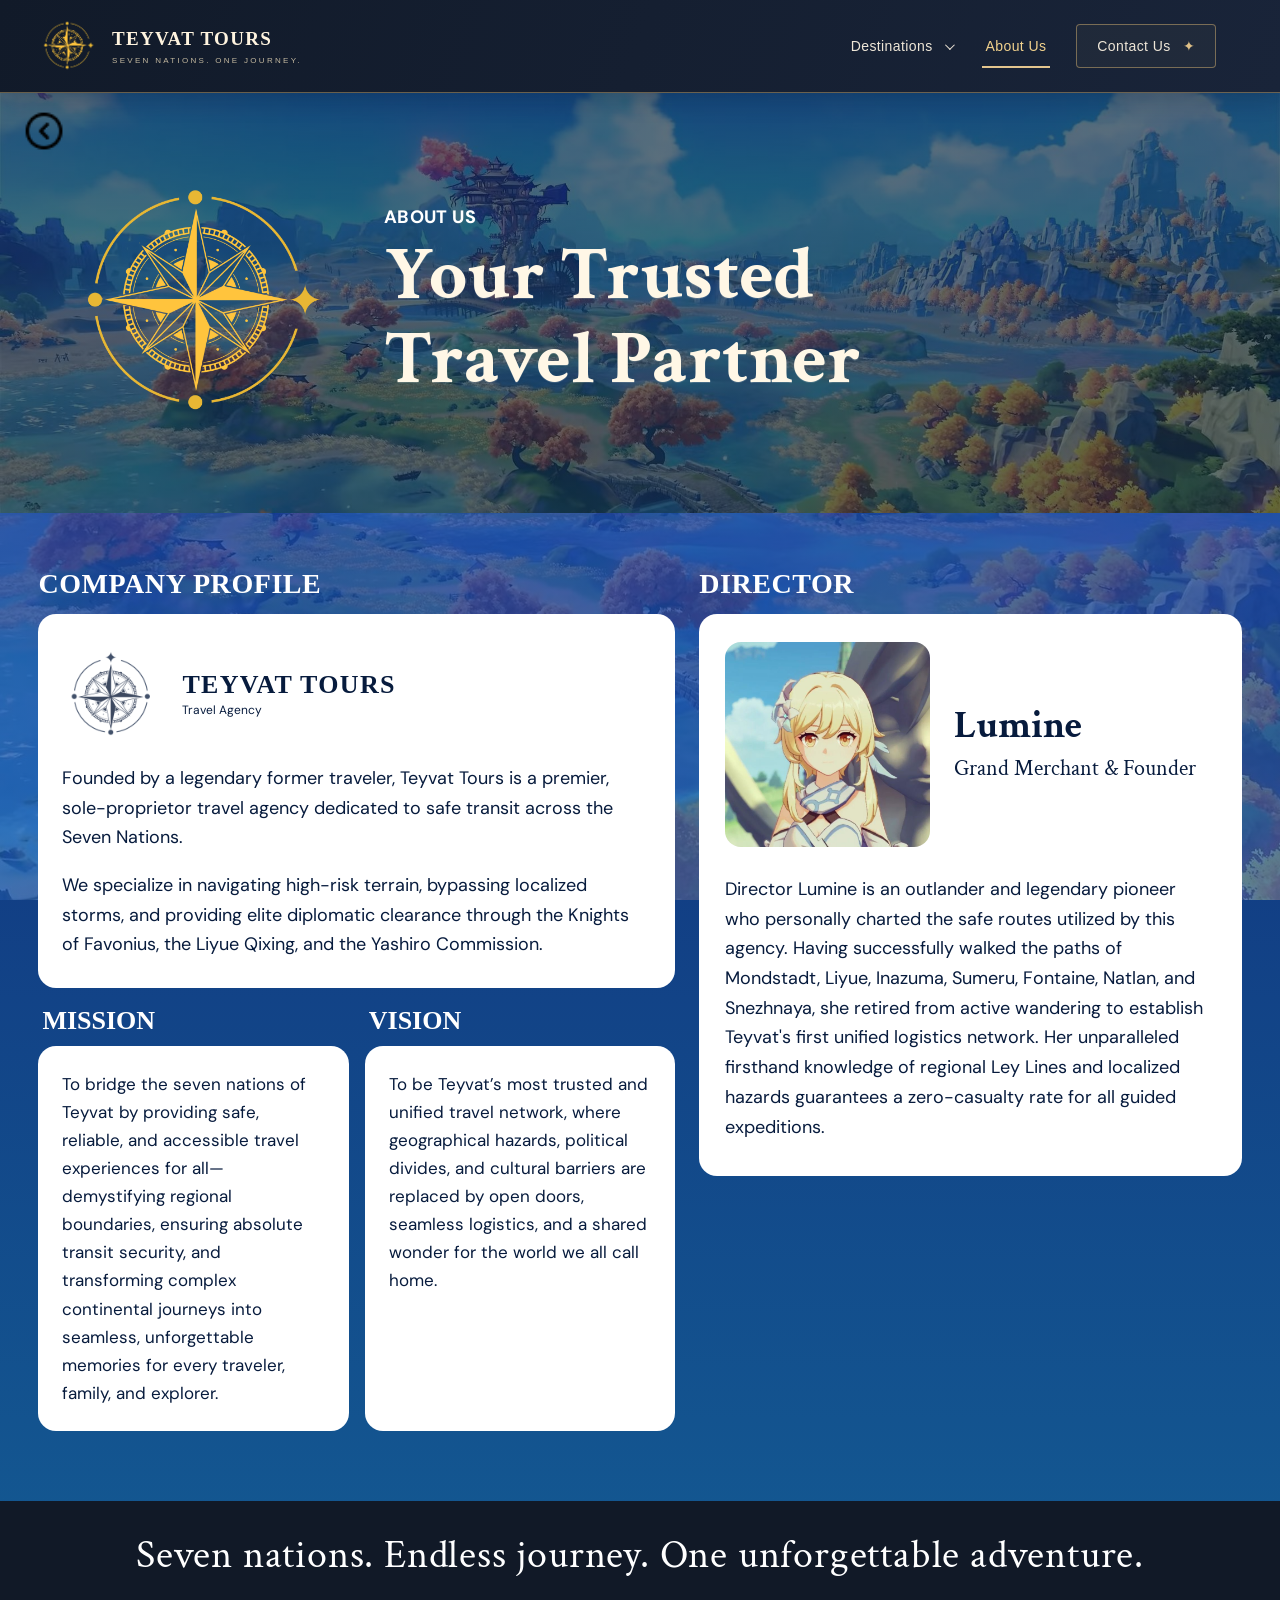
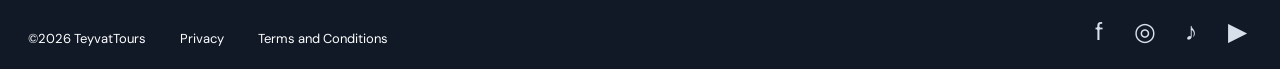
==== commit d7c8018f: "fix about us hero section" ====
--- a/about.html
+++ b/about.html
@@ -51,7 +51,7 @@
                 <a class="back-link" href="index.html" aria-label="Back to homepage"><img src="assets/images/back-icon.png" alt=""></a>
                 <div class="about-hero-inner">
                     <div class="about-icon-wrap">
-                        <img src="assets/images/tt-logo-about-us.png" alt="Teyvat Tours icon">
+                        <img src="assets/images/tt-logo.png" alt="Teyvat Tours icon">
                     </div>
                     <div class="about-hero-copy">
                         <p class="eyebrow">ABOUT US</p>
--- a/css/style.css
+++ b/css/style.css
@@ -2244,32 +2244,34 @@
     overflow: hidden;
 }
 
+
 .about-hero-inner {
     display: flex;
     align-items: center;
-    gap: 25px;
-    max-width: 1200px;
-    width: 100%;
+    justify-content: center;
+    gap: 40px;
+    width: fit-content;
+    max-width: 100%;
     margin: 0 auto;
 }
 
+
 .about-icon-wrap {
-    width: 190px;
-    height: 190px;
+    width: 280px;
+    height: 280px;
+    flex: 0 0 auto;
+    display: flex;
+    align-items: center;
+    justify-content: center;
     border: none;
     background: transparent;
-    display: flex;
-    align-items: center;
-    justify-content: center;
-    flex: 0 0 auto;
 }
 
 .about-icon-wrap img {
-    width: 200px;
-    height: 200px;
+    width: 100%;
+    height: 100%;
     object-fit: contain;
 }
-
 .about-hero-copy .eyebrow {
     margin: 0 0 5px;
     color: #fff;
@@ -2620,9 +2622,9 @@
 }
 
 .about-hero-copy h1 {
-    max-width: 720px;
+    max-width: 100%;
     color: #fff7e6;
-    font-size: clamp(38px, 4vw, 62px);
+    font-size: clamp(75px, 8vw, 75px);
     line-height: 1.12;
     text-wrap: balance;
 }
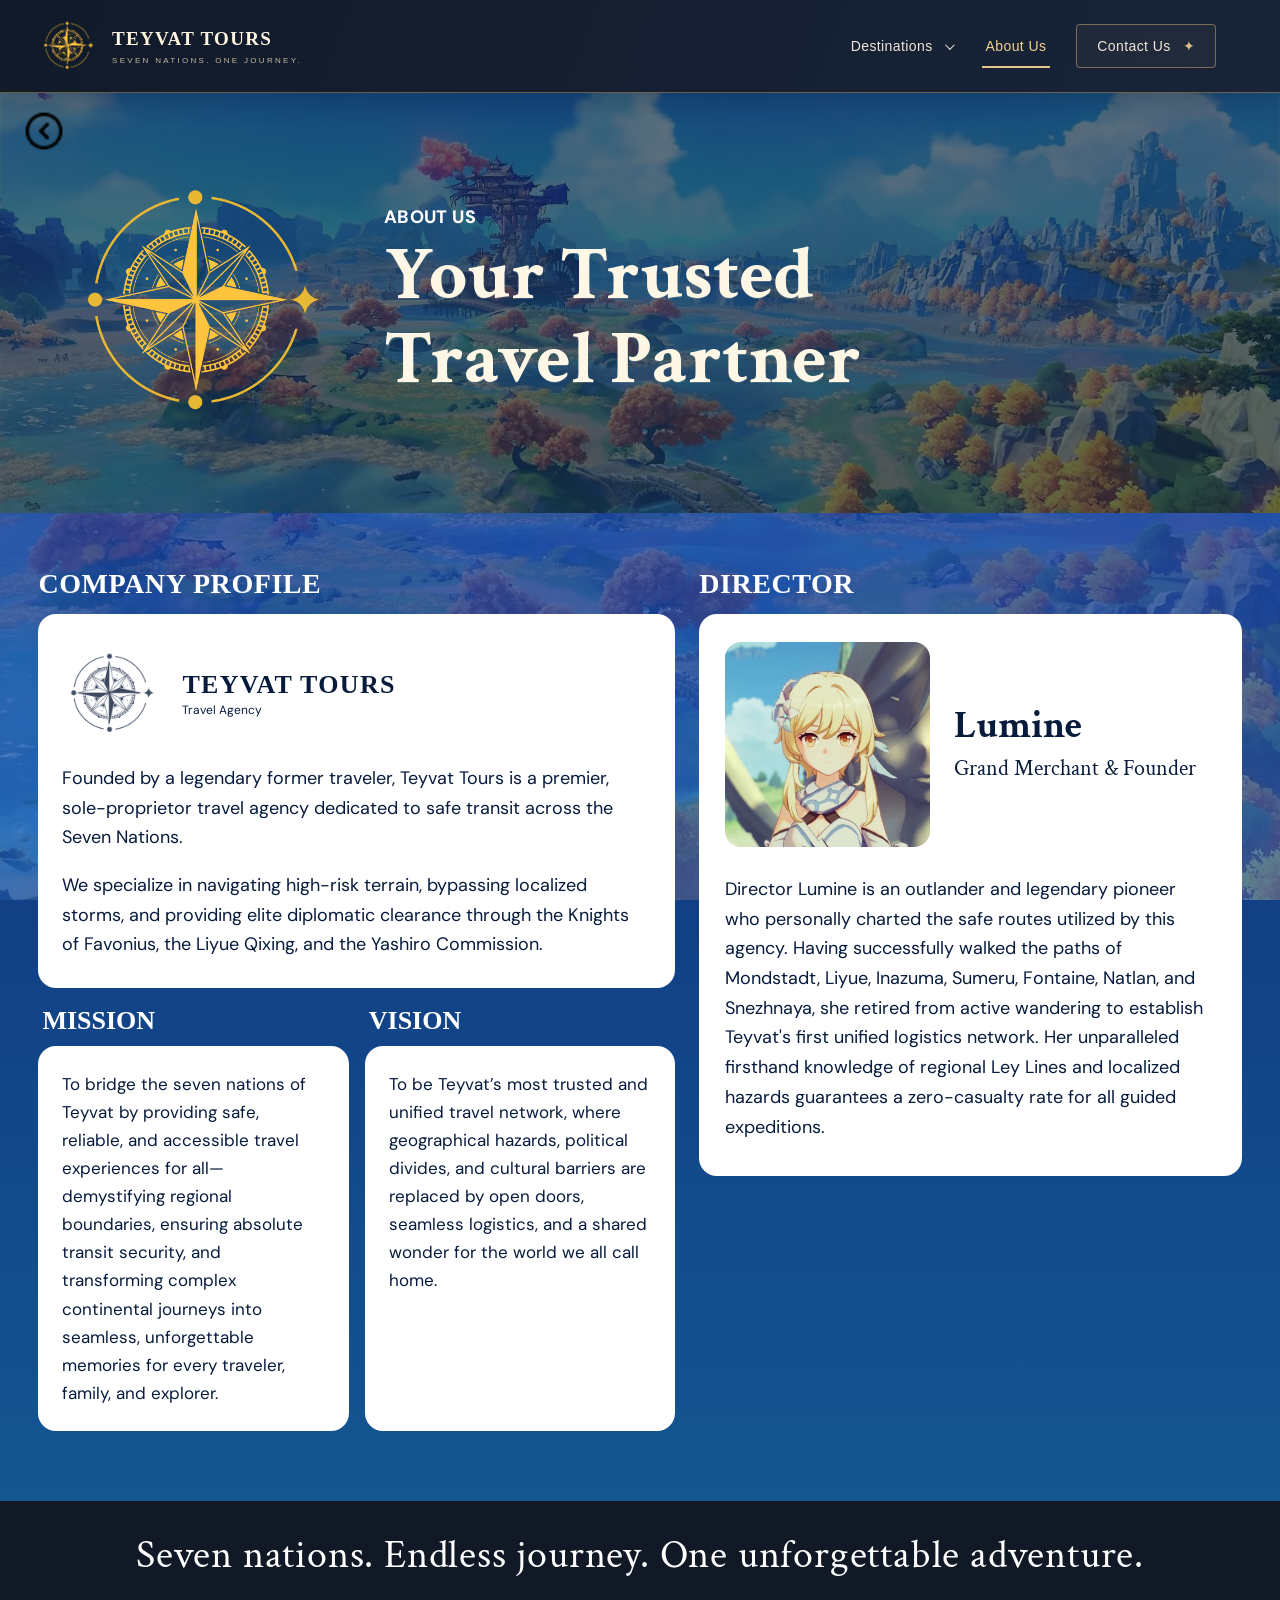
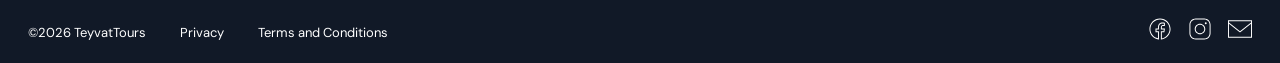
==== commit 7d668178: "social icon" ====
--- a/about.html
+++ b/about.html
@@ -123,11 +123,10 @@
                     <a href="privacy.html">Privacy</a>
                     <a href="terms.html">Terms and Conditions</a>
                 </div>
-                <div class="socials" aria-label="Social media">
-                    <span class="social-placeholder" role="img" aria-label="Facebook">f</span>
-                    <span class="social-placeholder" role="img" aria-label="Instagram">◎</span>
-                    <span class="social-placeholder" role="img" aria-label="TikTok">♪</span>
-                    <span class="social-placeholder" role="img" aria-label="YouTube">▶</span>
+                <div class="socials" aria-label="Social media and email">
+                    <img src="assets/images/fb.svg" alt="Facebook" width="24" height="24">
+                    <img src="assets/images/ig.svg" alt="Instagram" width="24" height="24">
+                    <img src="assets/images/email.svg" alt="Email" width="24" height="24">
                 </div>
             </div>
         </footer>
--- a/css/style.css
+++ b/css/style.css
@@ -546,7 +546,7 @@
     display: flex;
     gap: 14px;
     margin-bottom: 16px;
-    font-weight: 700;
+    align-items: center;
 }
 
 .footer-columns {
@@ -610,6 +610,17 @@
 
 .socials a {
     opacity: .95;
+}
+
+/* SVG icons: consistent size and white appearance on dark backgrounds. */
+.socials img,
+.social-mini img {
+    display: block;
+    width: 24px;
+    height: 24px;
+    flex: 0 0 24px;
+    object-fit: contain;
+    filter: brightness(0) invert(1);
 }
 
 /* REGION PAGES: Shared layout for all seven destination pages. */
@@ -1811,65 +1822,66 @@
 
 .package-theme-mondstadt {
     background-image: url("../assets/images/mondstadt hero page.webp");
-    --overlay: rgba(40,130,154,.76);
+    --overlay: rgba(7, 49, 61, 0.76);
     --overlay-mid: rgba(45,140,157,.48);
     --chip: #16a7d2;
     --ribbon: #1685a1;
-    --title: #08213d;
+    --title: #FFFFFF;
 }
 
 .package-theme-liyue {
     background-image: url("../assets/images/liyue.webp");
-    --overlay: rgba(123,21,18,.76);
+    --overlay: rgba(65, 10, 8, 0.76);
     --overlay-mid: rgba(123,21,18,.52);
     --chip: #b31518;
-    --ribbon: #a4080b;
-    --title: #fff3dc;
+    --ribbon: #b9751d;
+    --title: #FFFFFF;
 }
 
 .package-theme-inazuma {
     background-image: url("../assets/images/inazuma.jpg");
-    --overlay: rgba(112,64,157,.70);
+    --overlay: rgba(42, 7, 75, 0.7);
     --overlay-mid: rgba(112,64,157,.46);
     --chip: #8659b4;
     --ribbon: #8050be;
-    --title: #52215e;
+    --title: #FFFFFF;
 }
 
 .package-theme-sumeru {
     background-image: url("../assets/images/sumeru.jpg");
-    --overlay: rgba(91,145,69,.73);
+    --overlay: rgba(26, 71, 7, 0.73);
     --overlay-mid: rgba(90,145,69,.48);
     --chip: #d0ad18;
     --ribbon: #b79a16;
-    --title: #43530e;
+    --title: #FFFFFF;
 }
 
 .package-theme-fontaine {
     background-image: url("../assets/images/fontaine_heropage.jpg");
-    --overlay: rgba(40,142,180,.72);
+    --overlay: rgba(6, 33, 121, 0.72);
     --overlay-mid: rgba(40,142,180,.46);
     --chip: #49b0c8;
     --ribbon: #287c92;
-    --title: #0a3150;
+    --title: #FFFFFF;
 }
 
 .package-theme-natlan {
     background-image: url("../assets/images/natlan_heropage.png");
-    --overlay: rgba(170,72,29,.72);
+    --overlay: rgba(87, 37, 16, 0.72);
     --overlay-mid: rgba(170,72,29,.45);
     --chip: #d29025;
     --ribbon: #ad4218;
-    --title: #7a1d0a;
-}
+    --title: #FFFFFF;
+}
+
 
 .package-theme-snezhnaya {
     background-image: url("../assets/images/snezhnaya.jpg");
-    --overlay: rgba(89,181,212,.72);
-    --overlay-mid: rgba(89,181,212,.48);
+    --overlay: rgba(31, 113, 138, 0.72);
+    --overlay-mid: rgba(24, 100, 121, 0.48);
     --chip: #0b4161;
-    --ribbon: #dff0f3;
-    --title: #0b4161;
+    --ribbon: #31bcd4;
+    --title: #FFFFFF;
 }
 
 /* MONDSTADT — destination page colors and backgrounds. */
@@ -2342,6 +2354,7 @@
     width: 100px;
     height: 100px;
     object-fit: contain;
+    transform: rotate(90deg);
 }
 
 .company-heading h2 {
@@ -2599,15 +2612,6 @@
     border-radius: 2px;
 }
 
-.social-placeholder {
-    display: inline-flex;
-    align-items: center;
-    justify-content: center;
-    width: 30px;
-    height: 30px;
-    color: #d7dfeb;
-}
-
 /* ABOUT US: Brand visibility and calmer hero typography. */
 .tt-header .tt-brand {
     color: #fff4df;
@@ -2742,8 +2746,8 @@
     top: 36px;
     right: 112px;
     display: block;
-    width: 39%;
-    max-width: 580px;
+    width: 100%;
+    max-width: 670px;
     height: 410px;
     margin: 0;
     opacity: 1;
@@ -2789,7 +2793,7 @@
 
 .home .package-circles .circle-stop:nth-child(3) {
     --photo-size: var(--center-photo);
-    top: 0;
+    top: -20px;
     left: 50%;
     transform: translateX(-50%);
 }
@@ -3097,7 +3101,7 @@
 .field > label, .field-label {
     display: block;
     margin-bottom: 8px;
-    font-size: 11px;
+    font-size: 20px;
     letter-spacing: .04em;
     text-transform: uppercase;
 }
@@ -3175,11 +3179,11 @@
 
 .destination-preview h2 {
     margin: 0 0 7px;
-    font-size: 29px;
+    font-size: 75px;
 }
 
 .destination-preview p {
-    font-size: 13px;
+    font-size: 20px;
     line-height: 1.6;
 }
 
@@ -3189,7 +3193,7 @@
 
 .destination-preview a {
     color: #153963;
-    font-size: 12px;
+    font-size: 20px;
 }
 
 /* TRAVELER COUNTS */
@@ -3496,29 +3500,39 @@
 
 .terms-heading h1 {
     margin-bottom: 16px;
+    font-size: 58px;
+    line-height: 1.2;
 }
 
 .terms-heading > p:last-child,
 .terms-section p,
 .terms-contact p {
     color: #d2dbe8;
-    font-size: 16px;
-    line-height: 1.8;
+    font-size: 20px;
+    line-height: 1.0;
 }
 
 .terms-section {
-    margin-bottom: 28px;
+    margin-top: 25px;
+    margin-bottom: 25px;
 }
 
 .terms-section h2,
 .terms-contact h2 {
-    margin: 0 0 10px;
-    font-size: 26px;
-    color: #3542b6;
+    margin: 0 0 6px;
+    font-size: 30px;
+    color: #eff0f1;
+    line-height: 2.0;
+    font-weight: 700;
 }
 
 .terms-section p {
     margin: 0;
+    line-height: 1.6;
+}
+
+.terms-section p + p {
+    margin-top: 10px;
 }
 
 .terms-contact {
@@ -3696,7 +3710,7 @@
 .terms-page:target .terms-section p,
 .terms-page:target .terms-contact p {
     color: #344259;
-    font-size: 15px;
+    font-size: 25px;
     line-height: 1.7;
 }
 
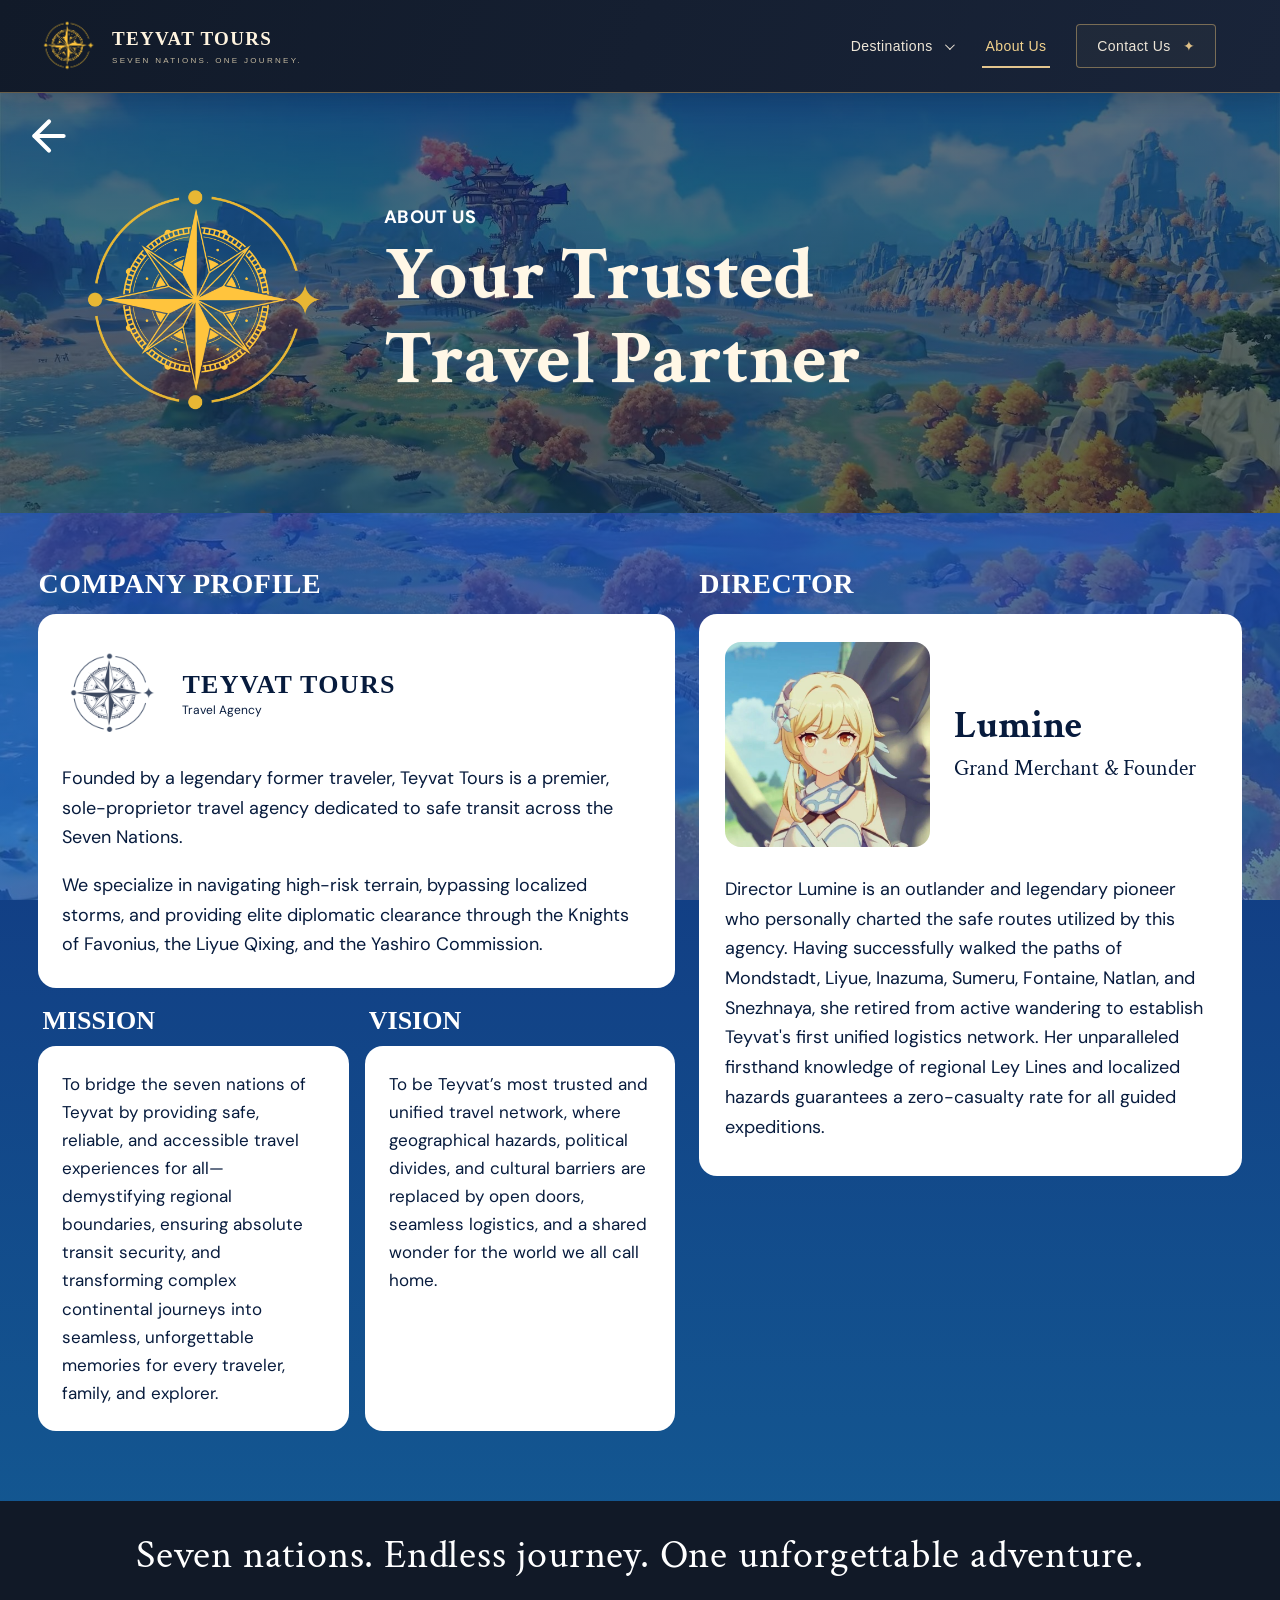
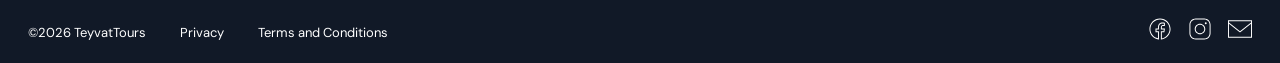
==== commit 36e4ec9e: "fix back home btn" ====
--- a/about.html
+++ b/about.html
@@ -48,7 +48,7 @@
         <main>
             <!-- ABOUT HERO: Agency introduction and brand icon -->
             <section class="about-hero">
-                <a class="back-link" href="index.html" aria-label="Back to homepage"><img src="assets/images/back-icon.png" alt=""></a>
+                <a class="back-link" href="index.html" aria-label="Back to homepage"><img src="assets/images/back-icon.svg" alt=""></a>
                 <div class="about-hero-inner">
                     <div class="about-icon-wrap">
                         <img src="assets/images/tt-logo.png" alt="Teyvat Tours icon">
--- a/css/style.css
+++ b/css/style.css
@@ -693,22 +693,16 @@
     line-height: .96;
 }
 
-/* BACK BUTTON: Circular arrow that returns the visitor to the homepage. */
+/* BACK BUTTON */
 .back-link {
     position: absolute;
     top: 18px;
     left: 24px;
-    width: 40px;
-    height: 40px;
+    width: 50px;
+    height: 50px;
     display: grid;
     place-items: center;
-    border: 0;
-    border-radius: 0;
-    color: #fff;
-    font-size: 24px;
-    line-height: 1;
-    z-index: 3;
-    padding: 0;
+
 }
 
 .back-link img {
@@ -716,6 +710,7 @@
     width: 100%;
     height: 100%;
     object-fit: contain;
+    filter: brightness(0) invert(1);
 }
 
 /* PRICE AND DURATION: Groups the starting price and trip length shown in the hero. */
@@ -3041,6 +3036,7 @@
     width: 100%;
     height: 100%;
     object-fit: contain;
+    filter: brightness(0) invert(1);
 }
 
 /* HEADINGS AND INTRODUCTION */
@@ -3635,6 +3631,7 @@
     width: 100%;
     height: 100%;
     object-fit: contain;
+    filter: brightness(0) invert(1);
 }
 
 /* Only the terms content scrolls; the back button and footer stay visible. */
